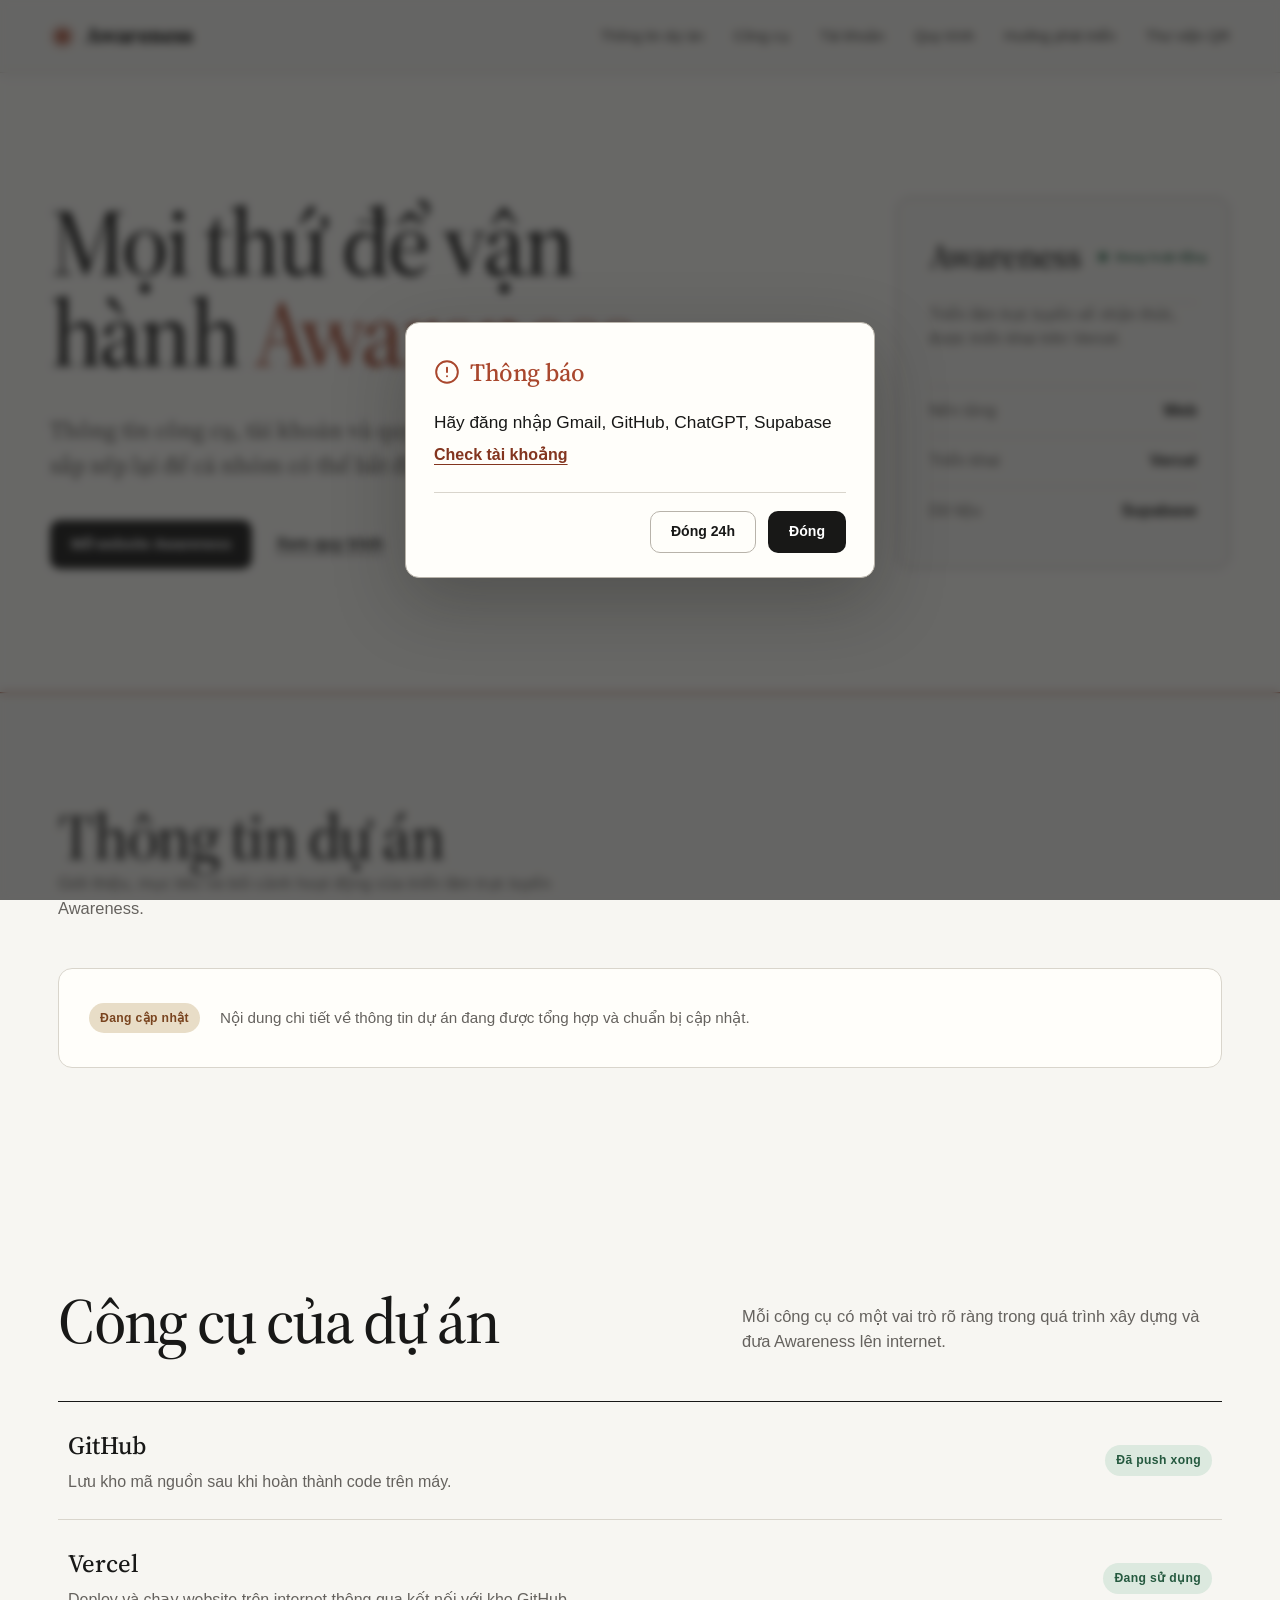
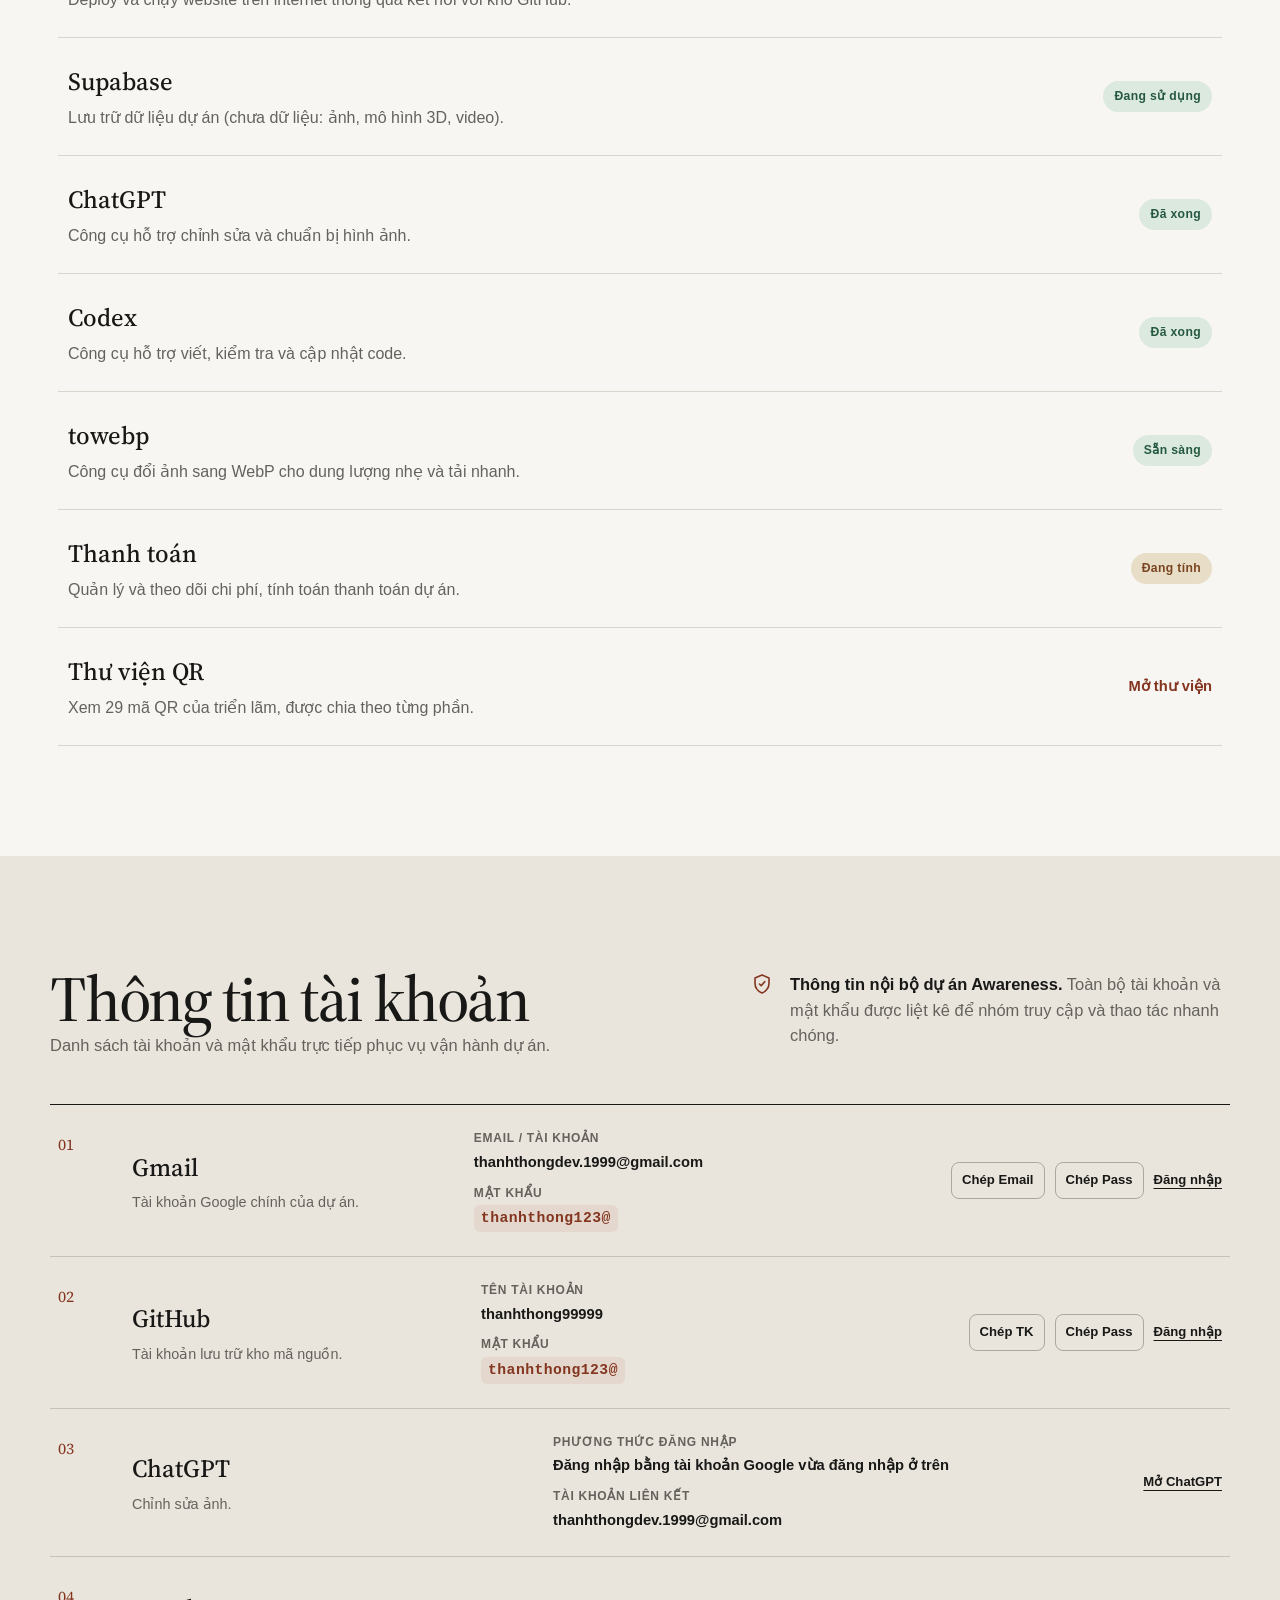
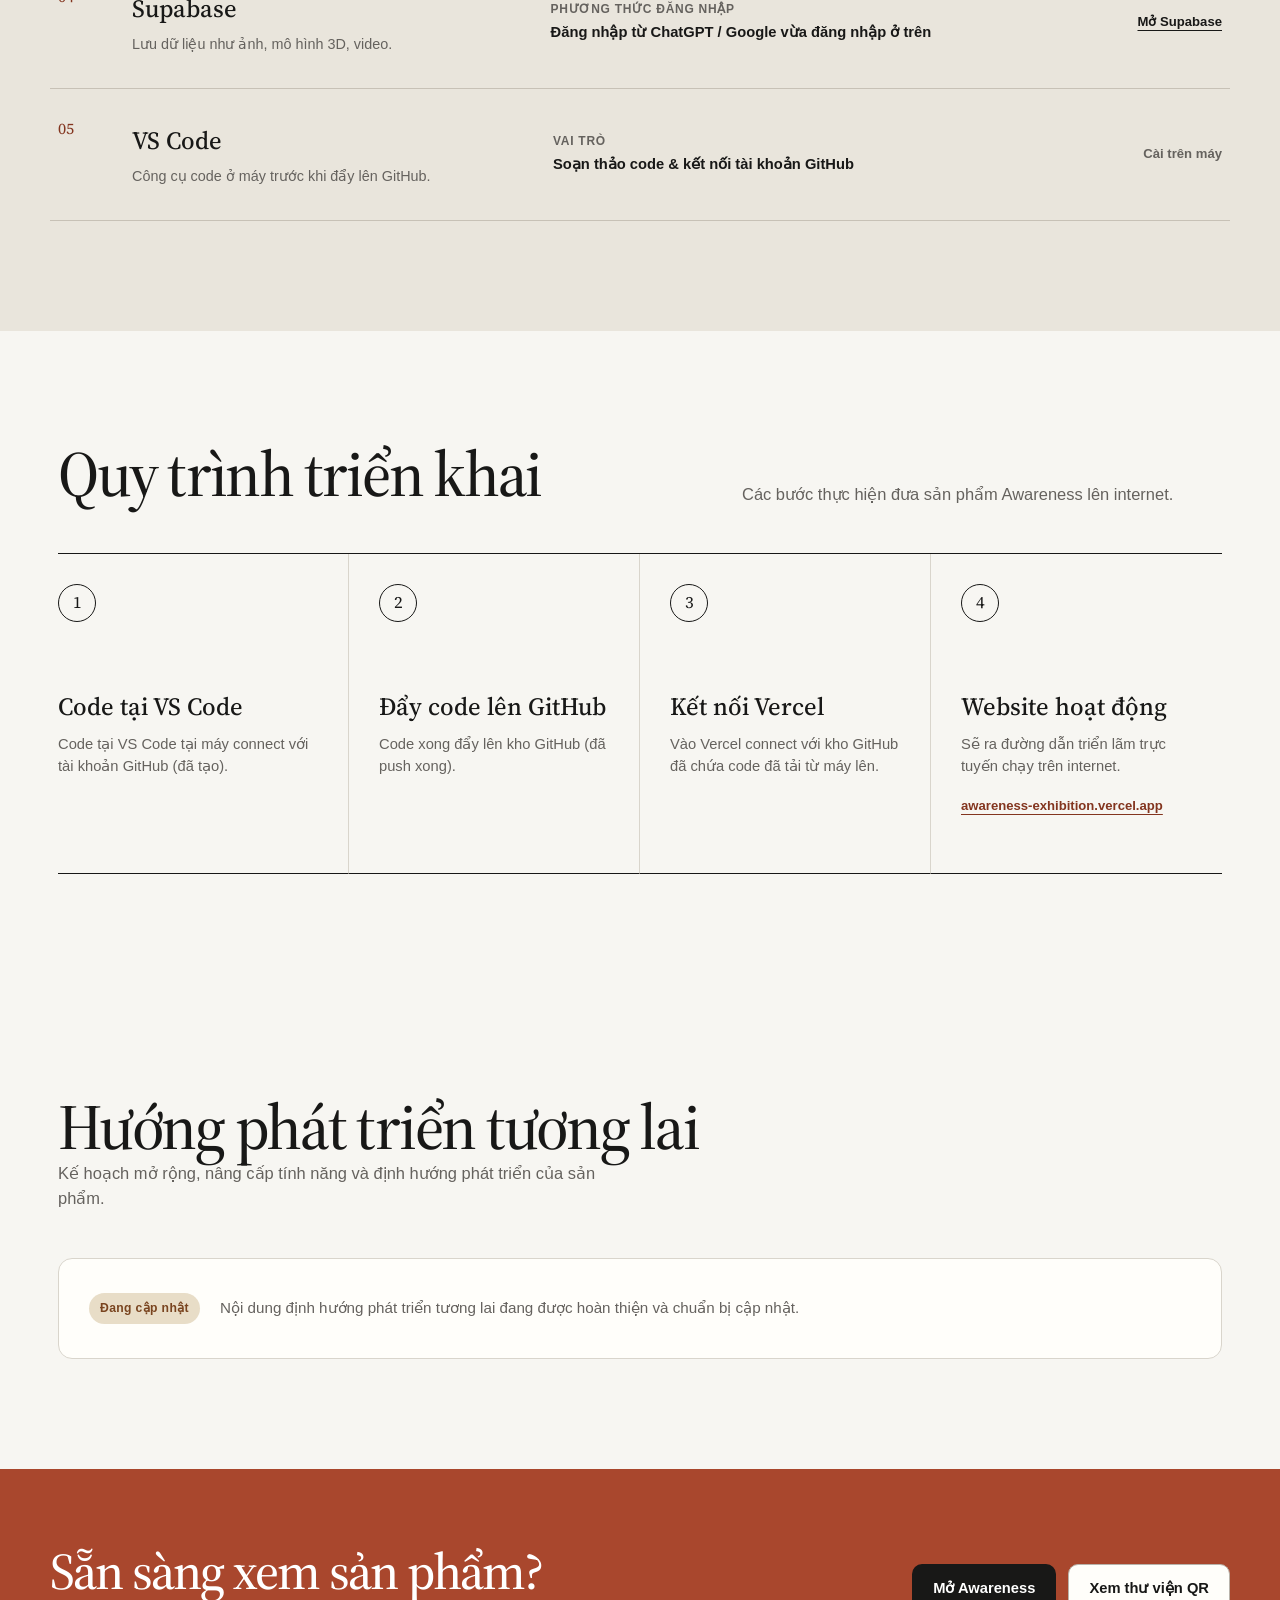
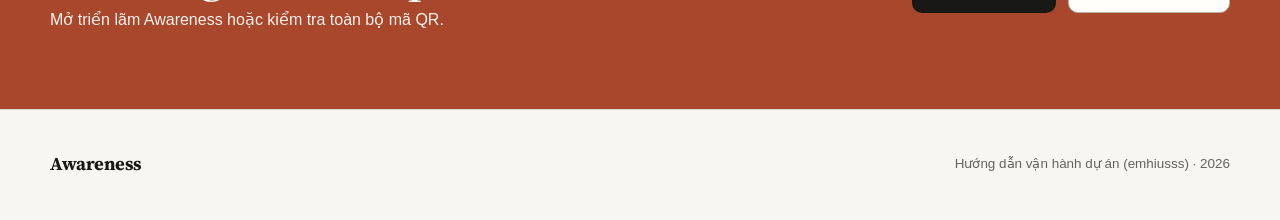
==== index.html @ 2c254f9d "update" ====
<!DOCTYPE html>
<html lang="vi">

<head>
    <meta charset="UTF-8">
    <meta name="viewport" content="width=device-width, initial-scale=1.0">
    <meta name="description" content="Hướng dẫn vận hành dự án triển lãm trực tuyến Awareness.">
    <title>Awareness — Hướng dẫn dự án</title>
    <link rel="stylesheet" href="styles.css">
    <script src="app.js" defer></script>
</head>

<body>
    <header class="site-header">
        <div class="shell header-inner">
            <a class="brand" href="#top" aria-label="Awareness — về đầu trang">
                <svg class="brand-mark" viewBox="0 0 32 32" aria-hidden="true">
                    <path
                        d="M16 2v28M2 16h28M6.1 6.1l19.8 19.8M25.9 6.1 6.1 25.9M10.6 3.5l10.8 25M28.5 10.6l-25 10.8M21.4 3.5l-10.8 25M3.5 10.6l25 10.8" />
                </svg>
                <span>Awareness</span>
            </a>
            <button class="menu-button" type="button" aria-expanded="false"
                aria-controls="primary-nav"><span></span><span></span><span class="sr-only">Mở menu</span></button>
            <nav class="primary-nav" id="primary-nav" aria-label="Điều hướng chính">
                <a href="#thong-tin-du-an">Thông tin dự án</a><a href="#cong-cu">Công cụ</a><a href="#tai-khoan">Tài
                    khoản</a><a href="#quy-trinh">Quy trình</a><a href="#huong-phat-trien">Hướng phát triển</a><a
                    href="qr.html">Thư viện QR</a>
            </nav>
        </div>
    </header>

    <main id="top">
        <section class="hero">
            <div class="shell hero-grid">
                <div class="hero-copy">
                    <h1>Mọi thứ để vận hành <em>Awareness.</em></h1>
                    <p>Thông tin công cụ, tài khoản và quy trình triển khai được sắp xếp lại để cả nhóm có thể bắt đầu
                        đúng chỗ.</p>
                    <div class="hero-actions">
                        <a class="button button-dark" href="https://awareness-exhibition.vercel.app/" target="_blank"
                            rel="noopener noreferrer" data-icon="external">Mở website Awareness</a>
                        <a class="text-link" href="#quy-trinh">Xem quy trình</a>
                    </div>
                </div>
                <aside class="project-summary" aria-label="Tóm tắt sản phẩm">
                    <div class="summary-title">
                        <h2>Awareness</h2><span><i class="live-dot" aria-hidden="true"></i> Đang hoạt động</span>
                    </div>
                    <p>Triển lãm trực tuyến về nhận thức, được triển khai trên Vercel.</p>
                    <dl>
                        <div>
                            <dt>Nền tảng</dt>
                            <dd>Web</dd>
                        </div>
                        <div>
                            <dt>Triển khai</dt>
                            <dd>Vercel</dd>
                        </div>
                        <div>
                            <dt>Dữ liệu</dt>
                            <dd>Supabase</dd>
                        </div>
                    </dl>
                </aside>
            </div>
        </section>

        <section class="section shell" id="thong-tin-du-an">
            <div class="section-heading">
                <div>
                    <h2>Thông tin dự án</h2>
                    <p>Giới thiệu, mục tiêu và bối cảnh hoạt động của triển lãm trực tuyến Awareness.</p>
                </div>
            </div>
            <div class="update-card">
                <div class="update-card-left">
                    <span class="status status-waiting">Đang cập nhật</span>
                    <p>Nội dung chi tiết về thông tin dự án đang được tổng hợp và chuẩn bị cập nhật.</p>
                </div>
            </div>
        </section>

        <section class="section shell" id="cong-cu">
            <div class="section-heading">
                <h2>Công cụ của dự án</h2>
                <p>Mỗi công cụ có một vai trò rõ ràng trong quá trình xây dựng và đưa Awareness lên internet.</p>
            </div>
            <div class="tool-list">
                <article class="tool-row">
                    <div>
                        <h3>GitHub</h3>
                        <p>Lưu kho mã nguồn sau khi hoàn thành code trên máy.</p>
                    </div><span class="status status-ready">Đã push xong</span>
                </article>
                <article class="tool-row">
                    <div>
                        <h3>Vercel</h3>
                        <p>Deploy và chạy website trên internet thông qua kết nối với kho GitHub.</p>
                    </div><span class="status status-ready">Đang sử dụng</span>
                </article>
                <article class="tool-row">
                    <div>
                        <h3>Supabase</h3>
                        <p>Lưu trữ dữ liệu dự án (chưa dữ liệu: ảnh, mô hình 3D, video).</p>
                    </div><span class="status status-ready">Đang sử dụng</span>
                </article>
                <article class="tool-row">
                    <div>
                        <h3>ChatGPT</h3>
                        <p>Công cụ hỗ trợ chỉnh sửa và chuẩn bị hình ảnh.</p>
                    </div><span class="status status-ready">Đã xong</span>
                </article>
                <article class="tool-row">
                    <div>
                        <h3>Codex</h3>
                        <p>Công cụ hỗ trợ viết, kiểm tra và cập nhật code.</p>
                    </div><span class="status status-ready">Đã xong</span>
                </article>
                <article class="tool-row">
                    <div>
                        <h3>towebp</h3>
                        <p>Công cụ đổi ảnh sang WebP cho dung lượng nhẹ và tải nhanh.</p>
                    </div><span class="status status-ready">Sẵn sàng</span>
                </article>
                <article class="tool-row">
                    <div>
                        <h3>Thanh toán</h3>
                        <p>Quản lý và theo dõi chi phí, tính toán thanh toán dự án.</p>
                    </div><span class="status status-waiting">Đang tính</span>
                </article>
                <a class="tool-row tool-row-link" href="qr.html">
                    <div>
                        <h3>Thư viện QR</h3>
                        <p>Xem 29 mã QR của triển lãm, được chia theo từng phần.</p>
                    </div><span class="row-action" data-icon="right">Mở thư viện</span>
                </a>
            </div>
        </section>

        <section class="section account-section" id="tai-khoan">
            <div class="shell">
                <div class="section-heading split-heading">
                    <div>
                        <h2>Thông tin tài khoản</h2>
                        <p>Danh sách tài khoản và mật khẩu trực tiếp phục vụ vận hành dự án.</p>
                    </div>
                    <div class="security-note">
                        <svg viewBox="0 0 24 24" aria-hidden="true">
                            <path d="M12 3 5 6v5c0 4.8 2.7 8.2 7 10 4.3-1.8 7-5.2 7-10V6l-7-3Z" />
                            <path d="m9.5 12 1.7 1.7 3.5-4" />
                        </svg>
                        <p><strong>Thông tin nội bộ dự án Awareness.</strong> Toàn bộ tài khoản và mật khẩu được liệt kê
                            để nhóm truy cập và thao tác nhanh chóng.</p>
                    </div>
                </div>
                <div class="account-table">
                    <article class="account-row">
                        <div class="account-number">01</div>
                        <div class="account-main">
                            <h3>Gmail</h3>
                            <p>Tài khoản Google chính của dự án.</p>
                        </div>
                        <div class="account-detail">
                            <div class="detail-item"><span>Email / Tài
                                    khoản</span><code>thanhthongdev.1999@gmail.com</code></div>
                            <div class="detail-item"><span>Mật khẩu</span><code
                                    class="password-text">thanhthong123@</code></div>
                        </div>
                        <div class="account-actions">
                            <button class="copy-button" type="button" data-copy="thanhthongdev.1999@gmail.com">Chép
                                Email</button>
                            <button class="copy-button" type="button" data-copy="thanhthong123@">Chép Pass</button>
                            <a href="https://accounts.google.com/" target="_blank" rel="noopener noreferrer"
                                data-icon="external">Đăng nhập</a>
                        </div>
                    </article>
                    <article class="account-row">
                        <div class="account-number">02</div>
                        <div class="account-main">
                            <h3>GitHub</h3>
                            <p>Tài khoản lưu trữ kho mã nguồn.</p>
                        </div>
                        <div class="account-detail">
                            <div class="detail-item"><span>Tên tài khoản</span><code>thanhthong99999</code></div>
                            <div class="detail-item"><span>Mật khẩu</span><code
                                    class="password-text">thanhthong123@</code></div>
                        </div>
                        <div class="account-actions">
                            <button class="copy-button" type="button" data-copy="thanhthong99999">Chép TK</button>
                            <button class="copy-button" type="button" data-copy="thanhthong123@">Chép Pass</button>
                            <a href="https://github.com/login" target="_blank" rel="noopener noreferrer"
                                data-icon="external">Đăng nhập</a>
                        </div>
                    </article>
                    <article class="account-row">
                        <div class="account-number">03</div>
                        <div class="account-main">
                            <h3>ChatGPT</h3>
                            <p>Chỉnh sửa ảnh.</p>
                        </div>
                        <div class="account-detail">
                            <div class="detail-item"><span>Phương thức đăng nhập</span><strong>Đăng nhập bằng tài khoản
                                    Google vừa đăng nhập ở trên</strong></div>
                            <div class="detail-item"><span>Tài khoản liên
                                    kết</span><code>thanhthongdev.1999@gmail.com</code></div>
                        </div>
                        <div class="account-actions">
                            <a href="https://chatgpt.com/" target="_blank" rel="noopener noreferrer"
                                data-icon="external">Mở ChatGPT</a>
                        </div>
                    </article>
                    <article class="account-row">
                        <div class="account-number">04</div>
                        <div class="account-main">
                            <h3>Supabase</h3>
                            <p>Lưu dữ liệu như ảnh, mô hình 3D, video.</p>
                        </div>
                        <div class="account-detail">
                            <div class="detail-item"><span>Phương thức đăng nhập</span><strong>Đăng nhập từ ChatGPT /
                                    Google vừa đăng nhập ở trên</strong></div>
                        </div>
                        <div class="account-actions">
                            <a href="https://supabase.com/dashboard/sign-in?returnTo=%2Forg" target="_blank"
                                rel="noopener noreferrer" data-icon="external">Mở Supabase</a>
                        </div>
                    </article>
                    <article class="account-row">
                        <div class="account-number">05</div>
                        <div class="account-main">
                            <h3>VS Code</h3>
                            <p>Công cụ code ở máy trước khi đẩy lên GitHub.</p>
                        </div>
                        <div class="account-detail">
                            <div class="detail-item"><span>Vai trò</span><strong>Soạn thảo code & kết nối tài khoản
                                    GitHub</strong></div>
                        </div>
                        <div class="account-actions">
                            <span class="local-label">Cài trên máy</span>
                        </div>
                    </article>
                </div>
            </div>
        </section>

        <section class="section workflow-section shell" id="quy-trinh">
            <div class="section-heading">
                <h2>Quy trình triển khai</h2>
                <p>Các bước thực hiện đưa sản phẩm Awareness lên internet.</p>
            </div>
            <ol class="workflow-list">
                <li><span class="step-number">1</span>
                    <div>
                        <h3>Code tại VS Code</h3>
                        <p>Code tại VS Code tại máy connect với tài khoản GitHub (đã tạo).</p>
                    </div>
                </li>
                <li><span class="step-number">2</span>
                    <div>
                        <h3>Đẩy code lên GitHub</h3>
                        <p>Code xong đẩy lên kho GitHub (đã push xong).</p>
                    </div>
                </li>
                <li><span class="step-number">3</span>
                    <div>
                        <h3>Kết nối Vercel</h3>
                        <p>Vào Vercel connect với kho GitHub đã chứa code đã tải từ máy lên.</p>
                    </div>
                </li>
                <li><span class="step-number">4</span>
                    <div>
                        <h3>Website hoạt động</h3>
                        <p>Sẽ ra đường dẫn triển lãm trực tuyến chạy trên internet.</p><a
                            href="https://awareness-exhibition.vercel.app/" target="_blank" rel="noopener noreferrer"
                            data-icon="external">awareness-exhibition.vercel.app</a>
                    </div>
                </li>
            </ol>
        </section>

        <section class="section shell" id="huong-phat-trien">
            <div class="section-heading">
                <div>
                    <h2>Hướng phát triển tương lai</h2>
                    <p>Kế hoạch mở rộng, nâng cấp tính năng và định hướng phát triển của sản phẩm.</p>
                </div>
            </div>
            <div class="update-card">
                <div class="update-card-left">
                    <span class="status status-waiting">Đang cập nhật</span>
                    <p>Nội dung định hướng phát triển tương lai đang được hoàn thiện và chuẩn bị cập nhật.</p>
                </div>
            </div>
        </section>

        <section class="closing-section">
            <div class="shell closing-inner">
                <div>
                    <h2>Sẵn sàng xem sản phẩm?</h2>
                    <p>Mở triển lãm Awareness hoặc kiểm tra toàn bộ mã QR.</p>
                </div>
                <div class="closing-actions"><a class="button button-dark"
                        href="https://awareness-exhibition.vercel.app/" target="_blank" rel="noopener noreferrer"
                        data-icon="external">Mở Awareness</a><a class="button button-light" href="qr.html">Xem thư viện
                        QR</a></div>
            </div>
        </section>
    </main>

    <footer class="site-footer">
        <div class="shell footer-inner"><a class="brand brand-small" href="#top">Awareness</a>
            <p>Hướng dẫn vận hành dự án (emhiusss) · <span data-year></span></p>
        </div>
    </footer>
    <dialog class="notice-dialog" id="notice-dialog" aria-labelledby="notice-title">
        <div class="notice-dialog-inner">
            <div class="notice-header">
                <div class="notice-badge">
                    <svg viewBox="0 0 24 24" class="notice-icon" aria-hidden="true" fill="none" stroke="currentColor"
                        stroke-width="1.8" stroke-linecap="round" stroke-linejoin="round">
                        <circle cx="12" cy="12" r="10" />
                        <line x1="12" y1="8" x2="12" y2="12" />
                        <line x1="12" y1="16" x2="12.01" y2="16" />
                    </svg>
                    <span id="notice-title">Thông báo</span>
                </div>
            </div>
            <div class="notice-body">
                <p class="notice-message">Hãy đăng nhập Gmail, GitHub, ChatGPT, Supabase</p>
                <a href="#tai-khoan" class="notice-link">Check tài khoảng</a>
            </div>
            <div class="notice-actions">
                <button type="button" class="button button-light" id="notice-close-24h">Đóng 24h</button>
                <button type="button" class="button button-dark" id="notice-close-now">Đóng</button>
            </div>
        </div>
    </dialog>

    <div class="toast" role="status" aria-live="polite"></div>
</body>

</html>
---- styles.css ----
@font-face {
    font-family: 'Source Serif 4';
    src: url('assets/fonts/SourceSerif4-Variable.ttf') format('truetype');
    font-style: normal;
    font-weight: 200 900;
    font-display: swap;
}

:root {
    --paper: #f7f6f2;
    --paper-deep: #eeeae2;
    --surface: #fffefa;
    --ink: #181817;
    --muted: #65625e;
    --line: #d9d5cc;
    --line-dark: #b8b3aa;
    --clay: #a9472d;
    --clay-dark: #83351f;
    --clay-soft: #f0d7cd;
    --green: #326b4f;
    --green-soft: #dce9df;
    --sand: #e8ddc7;
    --serif: 'Source Serif 4', Georgia, serif;
    --sans: Aptos, 'Segoe UI', ui-sans-serif, -apple-system, BlinkMacSystemFont, sans-serif;
    --radius: 14px;
    --shell: 1180px;
}

* { box-sizing: border-box; }
html { scroll-behavior: smooth; scroll-padding-top: 90px; }
body { margin: 0; min-width: 320px; color: var(--ink); background: var(--paper); font-family: var(--sans); font-size: 16px; line-height: 1.55; }
body.menu-open { overflow: hidden; }
a { color: inherit; text-decoration-thickness: 1px; text-underline-offset: 4px; }
button, input { font: inherit; }
button { color: inherit; }
::selection { color: var(--surface); background: var(--clay-dark); }
::-webkit-scrollbar { width: 11px; }
::-webkit-scrollbar-track { background: var(--paper-deep); }
::-webkit-scrollbar-thumb { border: 3px solid var(--paper-deep); border-radius: 99px; background: #8f8a82; }
:focus-visible { outline: 3px solid var(--clay); outline-offset: 4px; }
.sr-only { position: absolute; width: 1px; height: 1px; padding: 0; overflow: hidden; clip: rect(0, 0, 0, 0); white-space: nowrap; border: 0; }
.link-icon { display: none !important; }
[data-icon] { display: inline-flex; align-items: center; }
.shell { width: min(calc(100% - 48px), var(--shell)); margin-inline: auto; }

.site-header { position: sticky; top: 0; z-index: 40; border-bottom: 1px solid var(--line); background: rgba(247, 246, 242, 0.94); backdrop-filter: blur(10px); -webkit-backdrop-filter: blur(10px); box-shadow: 0 2px 14px rgba(24, 24, 23, .04); }
.header-inner { display: flex; align-items: center; justify-content: space-between; min-height: 72px; gap: 28px; }
.brand { display: inline-flex; align-items: center; gap: 10px; color: var(--ink); font-family: var(--serif); font-size: 1.45rem; font-weight: 700; line-height: 1; text-decoration: none; letter-spacing: -0.025em; }
.brand-mark { width: 25px; height: 25px; color: var(--clay); fill: none; stroke: currentColor; stroke-linecap: round; stroke-width: 1.7; }
.primary-nav { display: flex; align-items: center; gap: 30px; }
.primary-nav a { color: #363431; font-size: 0.91rem; text-decoration: none; }
.primary-nav a:hover { color: var(--clay-dark); }
.menu-button { display: none; width: 42px; height: 42px; padding: 11px; border: 1px solid var(--line); border-radius: 10px; background: transparent; cursor: pointer; }
.menu-button > span:not(.sr-only) { display: block; width: 18px; height: 1.5px; margin: 4px auto; background: currentColor; transition: transform 180ms ease; }

.hero { position: relative; overflow: hidden; padding-inline: 8px; border-bottom: 1px solid var(--line); background: var(--surface); }
.hero::after { position: absolute; bottom: 0; left: 0; width: 100%; height: 1px; content: ''; background: var(--clay); transform-origin: left; animation: draw-line 800ms cubic-bezier(.16, 1, .3, 1) both; }
.hero-grid { display: grid; grid-template-columns: minmax(0, 1.38fr) minmax(320px, .62fr); align-items: center; gap: clamp(48px, 8vw, 110px); min-height: 620px; padding-block: 92px; }
.hero-copy h1 { max-width: 720px; margin: 0; font-family: var(--serif); font-size: clamp(3.7rem, 7.4vw, 6rem); font-weight: 500; line-height: .96; letter-spacing: -0.04em; text-wrap: balance; }
.hero-copy h1 em { color: var(--clay); font-style: normal; font-weight: 500; }
.hero-copy > p { max-width: 610px; margin: 34px 0 0; color: #4f4c48; font-family: var(--serif); font-size: clamp(1.2rem, 2vw, 1.45rem); line-height: 1.48; }
.hero-actions { display: flex; align-items: center; flex-wrap: wrap; gap: 24px; margin-top: 38px; }
.button { display: inline-flex; align-items: center; justify-content: center; min-height: 48px; padding: 12px 20px; border: 1px solid transparent; border-radius: 10px; font-size: .92rem; font-weight: 650; text-decoration: none; transition: background 160ms ease, color 160ms ease, border-color 160ms ease, transform 160ms ease; }
.button:hover { transform: translateY(-2px); }
.button-dark { color: #fff; background: var(--ink); }
.button-dark:hover { background: var(--clay-dark); }
.button-light { border-color: var(--line-dark); background: var(--surface); }
.button-light:hover { border-color: var(--ink); }
.text-link { color: var(--ink); font-weight: 650; }
.text-link:hover { color: var(--clay-dark); }
.project-summary { position: relative; padding: 32px; border: 1px solid var(--line-dark); border-radius: var(--radius); background: var(--paper); }
.summary-title { display: flex; align-items: center; justify-content: space-between; gap: 18px; padding-bottom: 18px; border-bottom: 1px solid var(--line); }
.summary-title > span { display: inline-flex; align-items: center; gap: 9px; color: var(--green); font-size: .74rem; font-weight: 700; white-space: nowrap; }
.live-dot { display: inline-block; width: 8px; height: 8px; border-radius: 50%; background: var(--green); box-shadow: 0 0 0 4px var(--green-soft); }
.project-summary h2 { margin: 0; font-family: var(--serif); font-size: 2.15rem; font-weight: 500; letter-spacing: -.025em; }
.project-summary > p { margin: 0; color: var(--muted); }
.project-summary dl { margin: 34px 0 0; }
.project-summary dl div { display: flex; justify-content: space-between; gap: 20px; padding: 12px 0; border-top: 1px solid var(--line); }
.project-summary dt { color: var(--muted); }
.project-summary dd { margin: 0; font-weight: 650; }

.section { padding: 110px 8px; }
.section-heading { display: grid; grid-template-columns: minmax(0, 1fr) minmax(300px, 480px); gap: 40px; align-items: end; margin-bottom: 46px; }
.section-heading h2, .closing-inner h2, .qr-hero h1 { margin: 0; font-family: var(--serif); font-size: clamp(2.4rem, 5vw, 4.25rem); font-weight: 500; line-height: 1.04; letter-spacing: -.035em; text-wrap: balance; }
.section-heading > p, .section-heading > div > p { max-width: 62ch; margin: 0; color: var(--muted); font-size: 1.03rem; }

.tool-list { border-top: 1px solid var(--ink); }
.tool-row { display: grid; grid-template-columns: minmax(0, 1fr) auto; align-items: center; gap: 30px; min-height: 118px; padding: 24px 10px; border-bottom: 1px solid var(--line); }
.tool-row h3 { margin: 0 0 5px; font-family: var(--serif); font-size: 1.55rem; font-weight: 500; }
.tool-row p { max-width: 62ch; margin: 0; color: var(--muted); }
.status { display: inline-flex; align-items: center; width: fit-content; padding: 6px 11px; border-radius: 999px; font-size: .76rem; font-weight: 750; letter-spacing: .03em; }
.status-ready { color: #25593f; background: var(--green-soft); }
.status-waiting { color: #79441f; background: var(--sand); }
.tool-row-link { color: inherit; background: transparent; text-decoration: none; transition: padding 180ms cubic-bezier(.16, 1, .3, 1), background 180ms ease; }
.tool-row-link:hover { padding-inline: 22px; background: var(--paper-deep); }
.row-action { color: var(--clay-dark); font-size: .92rem; font-weight: 700; }

.account-section { background: #e9e5dc; }
.split-heading { align-items: start; }
.security-note { display: grid; grid-template-columns: 26px 1fr; gap: 14px; padding-top: 6px; }
.security-note svg { width: 24px; height: 24px; fill: none; stroke: var(--clay-dark); stroke-linecap: round; stroke-linejoin: round; stroke-width: 1.6; }
.security-note p { margin: 0; color: #514d47; font-size: .93rem; }
.security-note strong { color: var(--ink); }
.account-table { border-top: 1px solid var(--ink); }
.account-row { display: grid; grid-template-columns: 48px minmax(170px, .7fr) minmax(260px, 1fr) auto; align-items: center; gap: 26px; min-height: 132px; padding: 24px 8px; border-bottom: 1px solid #c7c1b6; }
.account-number { align-self: start; padding-top: 4px; color: var(--clay-dark); font-family: var(--serif); font-size: .98rem; font-variant-numeric: tabular-nums; }
.account-main h3 { margin: 0 0 5px; font-family: var(--serif); font-size: 1.55rem; font-weight: 500; }
.account-main p { margin: 0; color: var(--muted); font-size: .9rem; }
.account-detail { display: grid; gap: 10px; min-width: 0; }
.detail-item { display: grid; gap: 3px; }
.detail-item > span, .account-detail > span { color: var(--muted); font-size: .75rem; font-weight: 700; letter-spacing: .06em; text-transform: uppercase; }
.detail-item code, .detail-item strong, .account-detail code, .account-detail strong { overflow-wrap: anywhere; color: var(--ink); font-family: var(--sans); font-size: .92rem; font-weight: 650; }
.password-text { color: var(--clay-dark) !important; font-family: 'Consolas', 'Courier New', monospace !important; letter-spacing: .03em; background: rgba(169, 71, 45, .08); padding: 2px 7px; border-radius: 6px; width: fit-content; }
.account-actions { display: flex; align-items: center; justify-content: flex-end; flex-wrap: wrap; gap: 10px; }
.account-actions a, .copy-button { color: var(--ink); font-size: .82rem; font-weight: 700; }
.copy-button { padding: 7px 10px; border: 1px solid #ada79d; border-radius: 8px; background: transparent; cursor: pointer; }
.copy-button:hover { border-color: var(--ink); background: var(--surface); }
.local-label { color: var(--muted); font-size: .82rem; font-weight: 700; }

.workflow-section { overflow: hidden; }
.workflow-list { display: grid; grid-template-columns: repeat(4, 1fr); margin: 0; padding: 0; border-top: 1px solid var(--ink); list-style: none; }
.workflow-list li { position: relative; min-height: 320px; padding: 30px 30px 28px 0; border-bottom: 1px solid var(--ink); }
.workflow-list li:not(:last-child) { border-right: 1px solid var(--line); }
.workflow-list li:not(:first-child) { padding-left: 30px; }
.step-number { display: inline-grid; width: 38px; height: 38px; place-items: center; border: 1px solid var(--ink); border-radius: 50%; font-family: var(--serif); font-size: 1.05rem; }
.workflow-list h3 { margin: 70px 0 12px; font-family: var(--serif); font-size: 1.55rem; font-weight: 500; line-height: 1.15; }
.workflow-list p { margin: 0; color: var(--muted); font-size: .92rem; }
.workflow-list a { display: inline-block; margin-top: 18px; color: var(--clay-dark); font-size: .82rem; font-weight: 700; overflow-wrap: anywhere; }

.update-card { display: flex; align-items: center; justify-content: space-between; gap: 24px; padding: 34px 30px; border: 1px solid var(--line); border-radius: var(--radius); background: var(--surface); }
.update-card-left { display: flex; align-items: center; gap: 20px; flex-wrap: wrap; }
.update-card-left h3 { margin: 0; font-family: var(--serif); font-size: 1.35rem; font-weight: 500; }
.update-card-left p { margin: 0; color: var(--muted); font-size: .95rem; }

.closing-section { padding: 76px 8px; color: #fff; background: var(--clay); }
.closing-inner { display: flex; align-items: center; justify-content: space-between; gap: 42px; }
.closing-inner h2 { font-size: clamp(2.2rem, 4vw, 3.75rem); }
.closing-inner p { margin: 10px 0 0; color: #fff2ec; }
.closing-actions { display: flex; flex: none; gap: 12px; }
.closing-actions .button-light { color: var(--ink); }
.site-footer { border-top: 1px solid var(--line); background: var(--paper); }
.footer-inner { display: flex; align-items: center; justify-content: space-between; min-height: 110px; gap: 24px; }
.brand-small { font-size: 1.15rem; }
.footer-inner p { margin: 0; color: var(--muted); font-size: .84rem; }
.toast { position: fixed; right: 24px; bottom: 24px; z-index: 50; max-width: calc(100vw - 48px); padding: 11px 15px; border-radius: 9px; color: #fff; background: var(--ink); font-size: .86rem; box-shadow: 0 12px 32px rgba(0, 0, 0, .18); opacity: 0; pointer-events: none; transform: translateY(10px); transition: opacity 160ms ease, transform 160ms ease; }
.toast.is-visible { opacity: 1; transform: translateY(0); }

/* QR library */
.qr-page { background: var(--surface); }
.qr-header { position: static; }
.qr-main { min-height: calc(100vh - 180px); }
.qr-hero { padding: 78px 8px 54px; border-bottom: 1px solid var(--line); background: var(--paper); }
.qr-hero-inner { display: grid; grid-template-columns: 1fr minmax(280px, 460px); align-items: end; gap: 48px; }
.qr-hero h1 { max-width: 720px; }
.qr-hero p { max-width: 55ch; margin: 0; color: var(--muted); font-family: var(--serif); font-size: 1.2rem; }
.qr-content { padding-block: 70px 110px; }
.qr-toolbar { display: flex; align-items: center; justify-content: space-between; gap: 24px; margin-bottom: 48px; }
.search-field { position: relative; width: min(100%, 420px); }
.search-field svg { position: absolute; top: 50%; left: 15px; width: 18px; height: 18px; fill: none; stroke: var(--muted); stroke-width: 1.8; transform: translateY(-50%); pointer-events: none; }
.search-field input { width: 100%; height: 48px; padding: 0 16px 0 44px; border: 1px solid var(--line-dark); border-radius: 10px; color: var(--ink); background: var(--surface); }
.search-field input::placeholder { color: #77736d; }
.qr-count { margin: 0; color: var(--muted); font-size: .88rem; }
.qr-section + .qr-section { margin-top: 58px; }
.qr-section-header { display: flex; align-items: baseline; justify-content: space-between; gap: 20px; margin-bottom: 16px; padding-bottom: 13px; border-bottom: 1px solid var(--ink); }
.qr-section h2 { margin: 0; font-family: var(--serif); font-size: 1.75rem; font-weight: 500; }
.qr-section-header span { color: var(--muted); font-size: .8rem; }
.qr-list { display: grid; grid-template-columns: repeat(3, 1fr); margin: 0; padding: 0; list-style: none; }
.qr-list li { min-width: 0; border-bottom: 1px solid var(--line); }
.qr-list li:not(:nth-child(3n)) { border-right: 1px solid var(--line); }
.qr-list a { display: flex; align-items: center; justify-content: space-between; gap: 16px; min-height: 78px; padding: 16px 20px; color: var(--ink); font-family: var(--serif); font-size: 1.08rem; text-decoration: none; transition: background 160ms ease, padding 180ms cubic-bezier(.16, 1, .3, 1); }
.qr-list a .link-icon { color: var(--clay-dark); }
.qr-list a:hover { padding-left: 26px; background: var(--paper-deep); }
.qr-list li.is-hidden, .qr-section.is-hidden { display: none; }
.empty-state { display: none; padding: 50px 0; border-top: 1px solid var(--ink); border-bottom: 1px solid var(--line); }
.empty-state.is-visible { display: block; }
.empty-state h2 { margin: 0 0 8px; font-family: var(--serif); font-size: 1.7rem; font-weight: 500; }
.empty-state p { margin: 0; color: var(--muted); }
.preview-dialog { width: min(92vw, 680px); max-height: 92vh; margin: auto; padding: 0; overflow: hidden; border: 0; border-radius: var(--radius); color: var(--ink); background: var(--surface); box-shadow: 0 28px 80px rgba(27, 22, 18, .3); }
.preview-dialog::backdrop { background: rgba(24, 24, 23, .72); backdrop-filter: blur(3px); }
.preview-heading { display: flex; align-items: center; justify-content: space-between; gap: 20px; padding: 20px 22px; border-bottom: 1px solid var(--line); }
.preview-heading h2 { margin: 0; font-family: var(--serif); font-size: 1.5rem; font-weight: 500; }
.close-button { padding: 7px 11px; border: 1px solid var(--line-dark); border-radius: 8px; background: transparent; font-size: .82rem; font-weight: 700; cursor: pointer; }
.close-button:hover { background: var(--paper-deep); }
.preview-body { max-height: calc(92vh - 72px); padding: 32px; overflow: auto; }
.preview-image { display: block; width: min(100%, 410px); max-height: 65vh; height: auto; margin: 0 auto; object-fit: contain; image-rendering: pixelated; }
.preview-dialog.poster .preview-image { width: min(100%, 530px); image-rendering: auto; }
.original-link { display: flex; width: fit-content; margin: 24px auto 0; color: var(--clay-dark); font-size: .86rem; font-weight: 700; }

.notice-dialog { width: min(92vw, 470px); margin: auto; padding: 0; overflow: hidden; border: 1px solid var(--line-dark); border-radius: var(--radius); color: var(--ink); background: var(--surface); box-shadow: 0 24px 70px rgba(24, 24, 23, .28); outline: none !important; }
.notice-dialog::backdrop { background: rgba(24, 24, 23, .65); backdrop-filter: blur(4px); }
.notice-dialog:focus, .notice-dialog:focus-visible { outline: none !important; }
.notice-dialog-inner { padding: 30px 28px 24px; display: grid; gap: 16px; }
.notice-badge { display: inline-flex; align-items: center; gap: 10px; color: var(--clay); font-family: var(--serif); font-size: 1.55rem; font-weight: 500; letter-spacing: -.02em; }
.notice-icon { width: 26px; height: 26px; color: var(--clay); flex-shrink: 0; }
.notice-body { display: grid; gap: 8px; }
.notice-message { margin: 0; color: var(--ink); font-size: 1.08rem; line-height: 1.55; }
.notice-link { display: inline-block; width: fit-content; color: var(--clay-dark); font-weight: 700; text-decoration: underline; text-underline-offset: 4px; cursor: pointer; transition: color 140ms ease; outline: none !important; }
.notice-link:hover { color: var(--clay); }
.notice-link:focus, .notice-link:focus-visible { outline: none !important; box-shadow: none !important; }
.notice-actions { display: flex; justify-content: flex-end; align-items: center; gap: 12px; margin-top: 8px; padding-top: 18px; border-top: 1px solid var(--line); }
.notice-actions .button { min-height: 42px; padding: 9px 20px; font-size: .88rem; cursor: pointer; }
@media (max-width: 480px) {
    .notice-actions { flex-direction: column-reverse; align-items: stretch; }
    .notice-actions .button { width: 100%; }
}

@keyframes draw-line { from { transform: scaleX(.12); } to { transform: scaleX(1); } }

@media (max-width: 960px) {
    .hero-grid { grid-template-columns: 1fr; gap: 60px; min-height: auto; padding-block: 76px; }
    .project-summary { width: min(100%, 620px); }
    .section-heading, .split-heading, .qr-hero-inner { grid-template-columns: 1fr; align-items: start; }
    .account-row { grid-template-columns: 40px 1fr auto; }
    .account-detail { grid-column: 2 / 3; }
    .account-actions { grid-column: 3 / 4; grid-row: 1 / 3; }
    .workflow-list { grid-template-columns: repeat(2, 1fr); }
    .workflow-list li { min-height: 270px; }
    .workflow-list li:nth-child(2) { border-right: 0; }
    .workflow-list li:nth-child(3) { padding-left: 0; }
    .qr-list { grid-template-columns: repeat(2, 1fr); }
    .qr-list li:not(:nth-child(3n)) { border-right: 0; }
    .qr-list li:nth-child(odd) { border-right: 1px solid var(--line); }
}

@media (max-width: 720px) {
    .shell { width: min(calc(100% - 32px), var(--shell)); }
    .site-header { backdrop-filter: none; }
    .header-inner { min-height: 64px; }
    .menu-button { display: block; }
    .menu-button[aria-expanded='true'] > span:first-child { transform: translateY(2.75px) rotate(45deg); }
    .menu-button[aria-expanded='true'] > span:nth-child(2) { transform: translateY(-2.75px) rotate(-45deg); }
    .primary-nav { position: fixed; top: 64px; right: 0; left: 0; display: none; align-items: stretch; flex-direction: column; gap: 0; height: calc(100vh - 64px); padding: 22px 16px; border-top: 1px solid var(--line); background: var(--paper); }
    .primary-nav.is-open { display: flex; }
    .primary-nav a { padding: 18px 6px; border-bottom: 1px solid var(--line); font-family: var(--serif); font-size: 1.45rem; }
    .hero-grid { gap: 44px; padding-block: 62px; }
    .hero-copy h1 { font-size: clamp(3.2rem, 16vw, 4.8rem); }
    .hero-copy > p { margin-top: 26px; font-size: 1.12rem; }
    .hero-actions { align-items: flex-start; flex-direction: column; gap: 18px; margin-top: 30px; }
    .project-summary { padding: 25px; }
    .section { padding-block: 76px; }
    .section-heading { gap: 18px; margin-bottom: 34px; }
    .section-heading h2, .qr-hero h1 { font-size: 2.75rem; }
    .tool-row { min-height: 112px; padding-inline: 0; }
    .tool-row h3 { font-size: 1.36rem; }
    .tool-row p { font-size: .9rem; }
    .tool-row-link:hover { padding-inline: 12px; }
    .account-row { grid-template-columns: 34px 1fr; gap: 12px 16px; padding-block: 25px; }
    .account-main { grid-column: 2; }
    .account-detail { grid-column: 2; }
    .account-actions { grid-column: 2; grid-row: auto; justify-content: flex-start; margin-top: 6px; }
    .workflow-list { grid-template-columns: 1fr; }
    .workflow-list li, .workflow-list li:not(:first-child), .workflow-list li:nth-child(3) { min-height: 0; padding: 26px 0 32px; border-right: 0; }
    .workflow-list h3 { margin-top: 36px; }
    .update-card { flex-direction: column; align-items: flex-start; gap: 16px; padding: 24px 20px; }
    .closing-inner { align-items: flex-start; flex-direction: column; }
    .closing-actions { width: 100%; flex-direction: column; }
    .footer-inner { align-items: flex-start; flex-direction: column; justify-content: center; }
    .qr-hero { padding-block: 54px 40px; }
    .qr-hero-inner { gap: 20px; }
    .qr-hero p { font-size: 1.05rem; }
    .qr-content { padding-block: 46px 76px; }
    .qr-toolbar { align-items: flex-start; flex-direction: column; margin-bottom: 38px; }
    .search-field { width: 100%; }
    .qr-list { grid-template-columns: 1fr; }
    .qr-list li:nth-child(odd) { border-right: 0; }
    .preview-body { padding: 22px; }
}

@media (max-width: 430px) {
    .hero-copy h1 { font-size: 3.25rem; }
    .project-summary { padding: 22px; }
    .tool-row { grid-template-columns: 1fr; gap: 14px; }
    .row-action { justify-self: start; }
    .closing-section { padding-block: 58px; }
}

@media (prefers-reduced-motion: reduce) {
    html { scroll-behavior: auto; }
    *, *::before, *::after { animation-duration: .01ms !important; animation-iteration-count: 1 !important; scroll-behavior: auto !important; transition-duration: .01ms !important; }
}
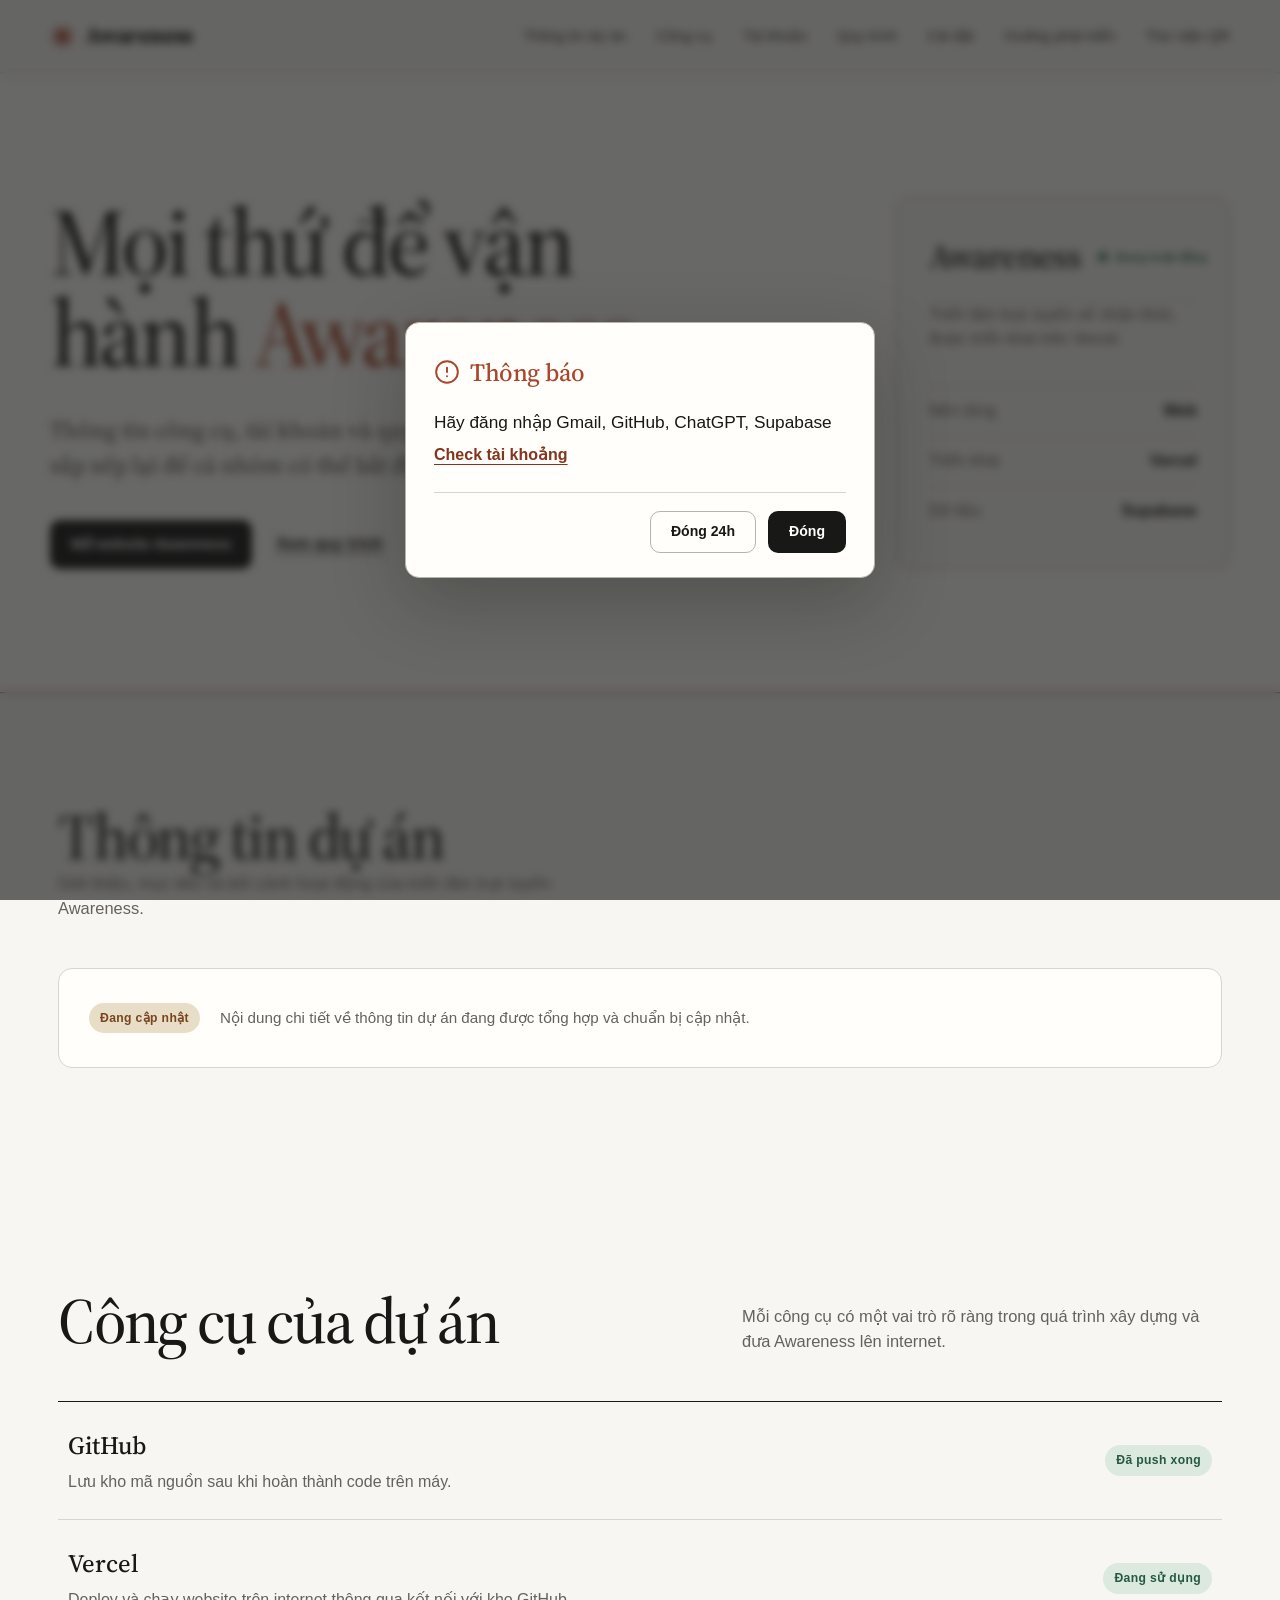
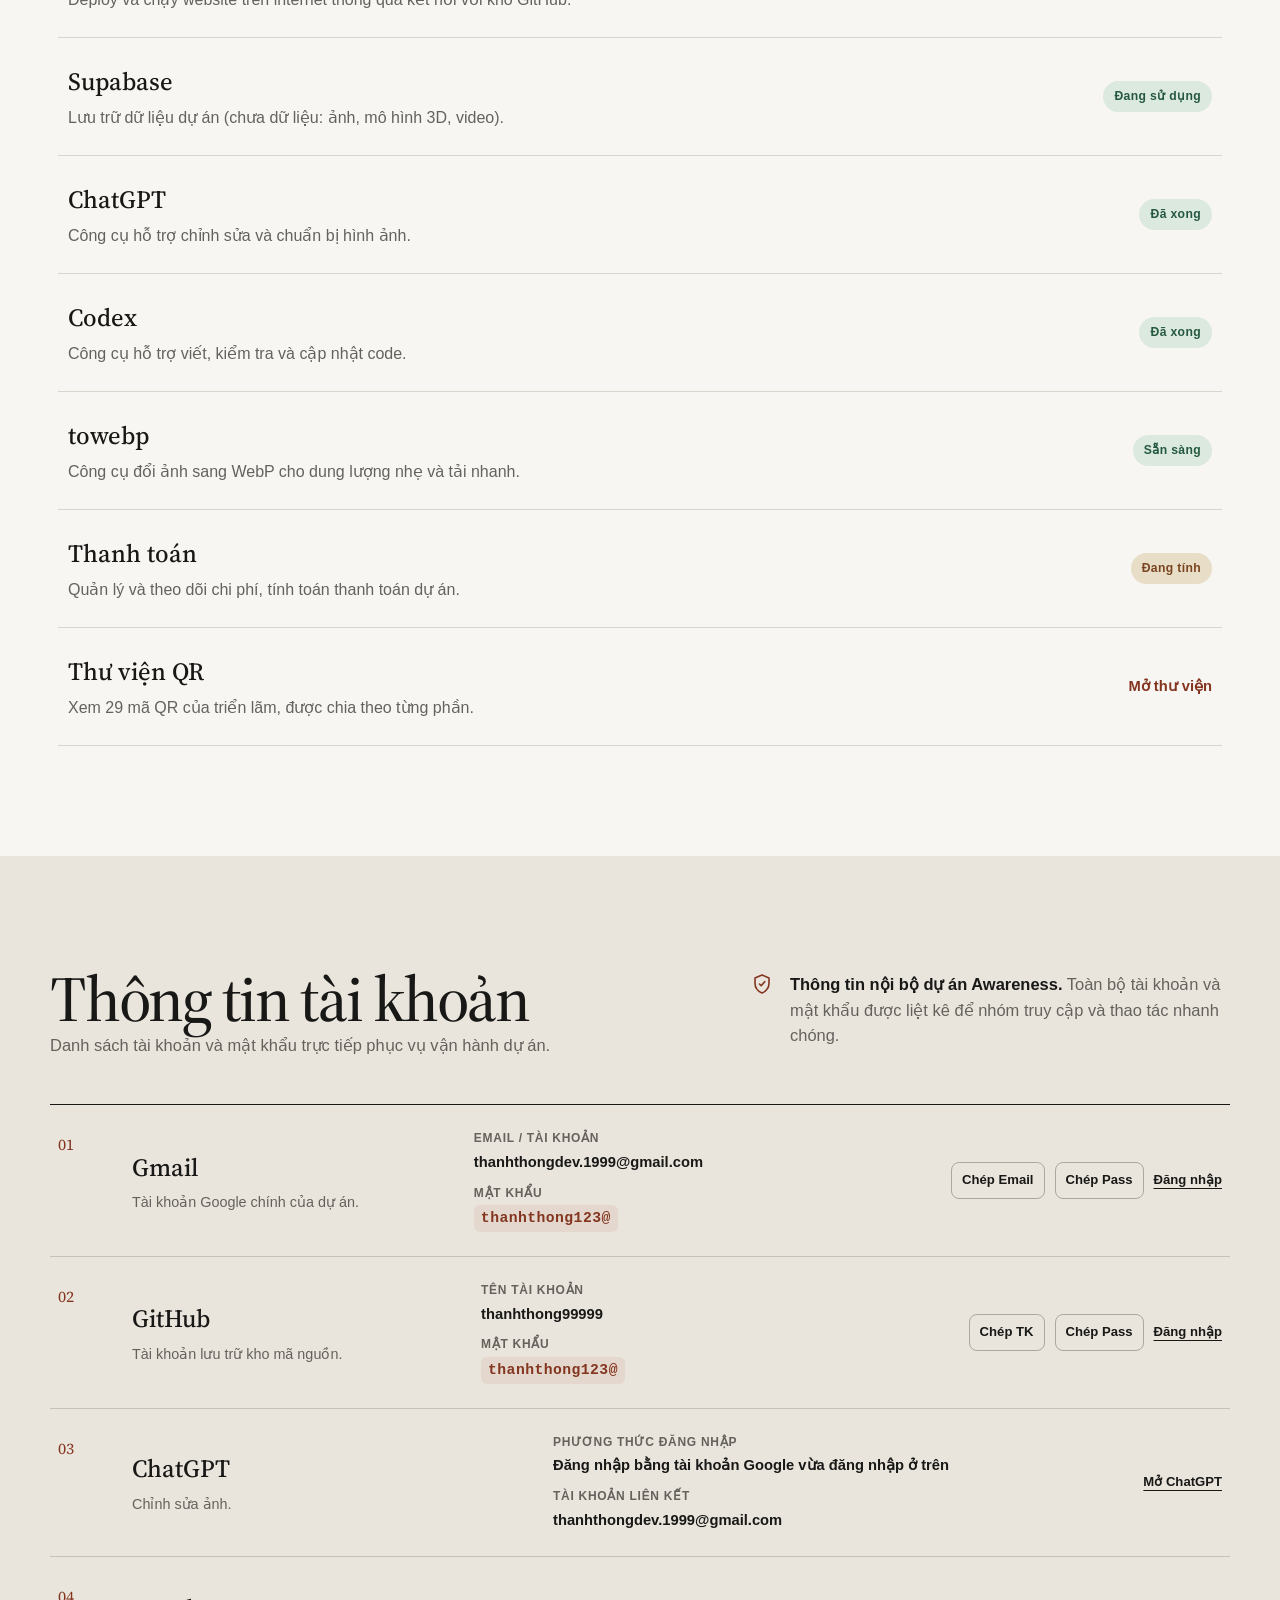
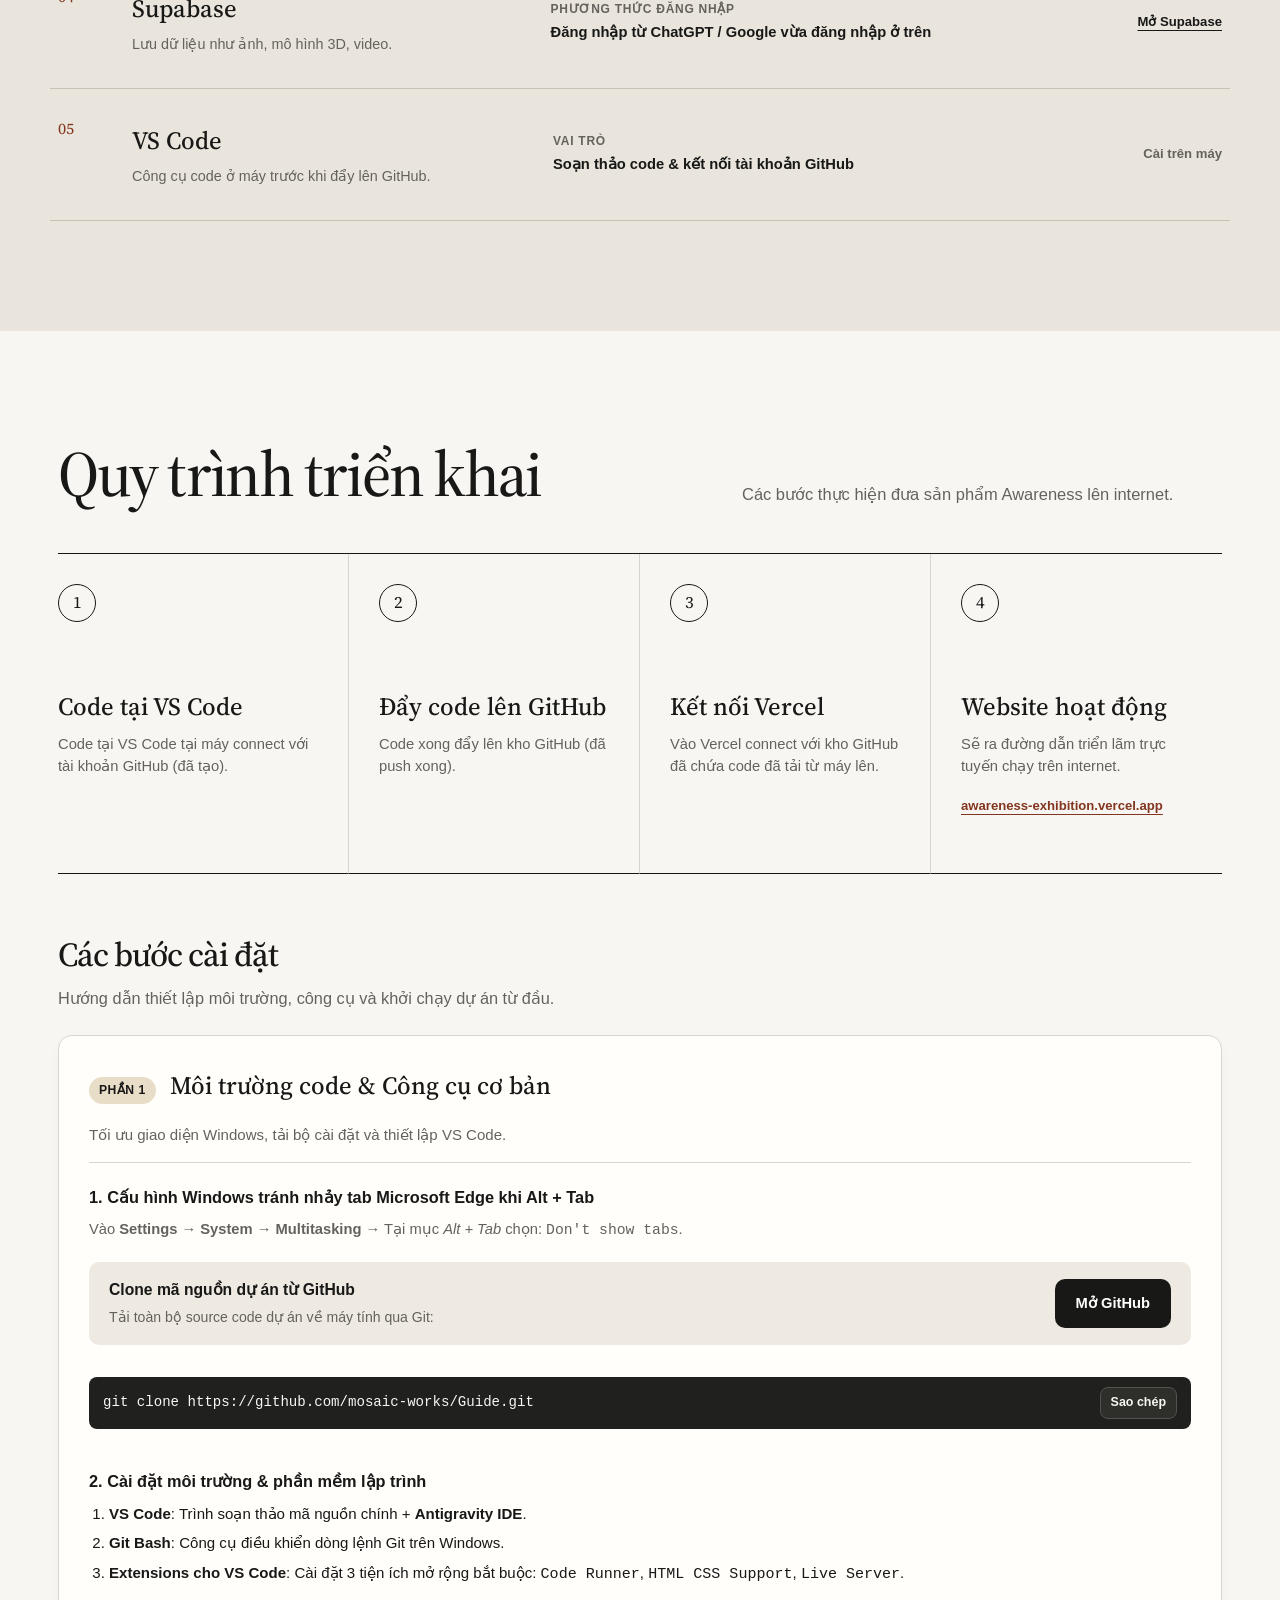
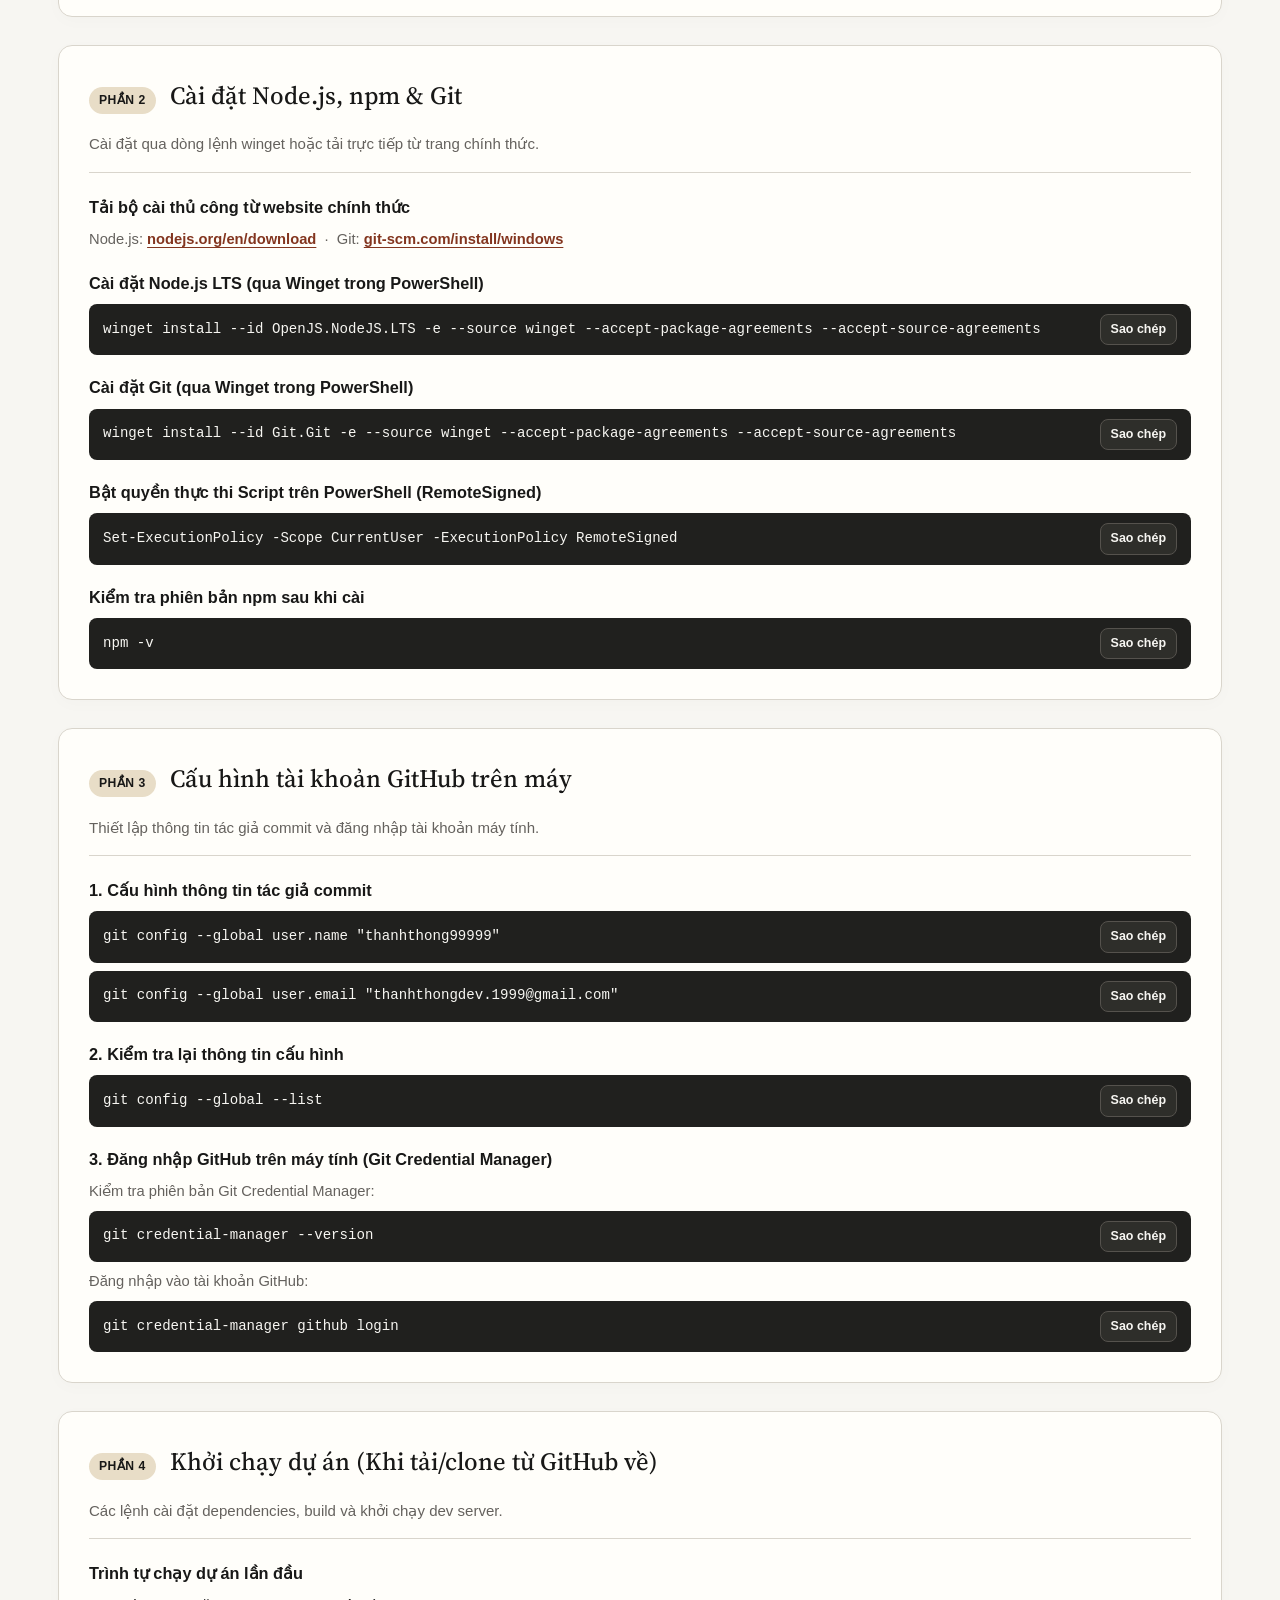
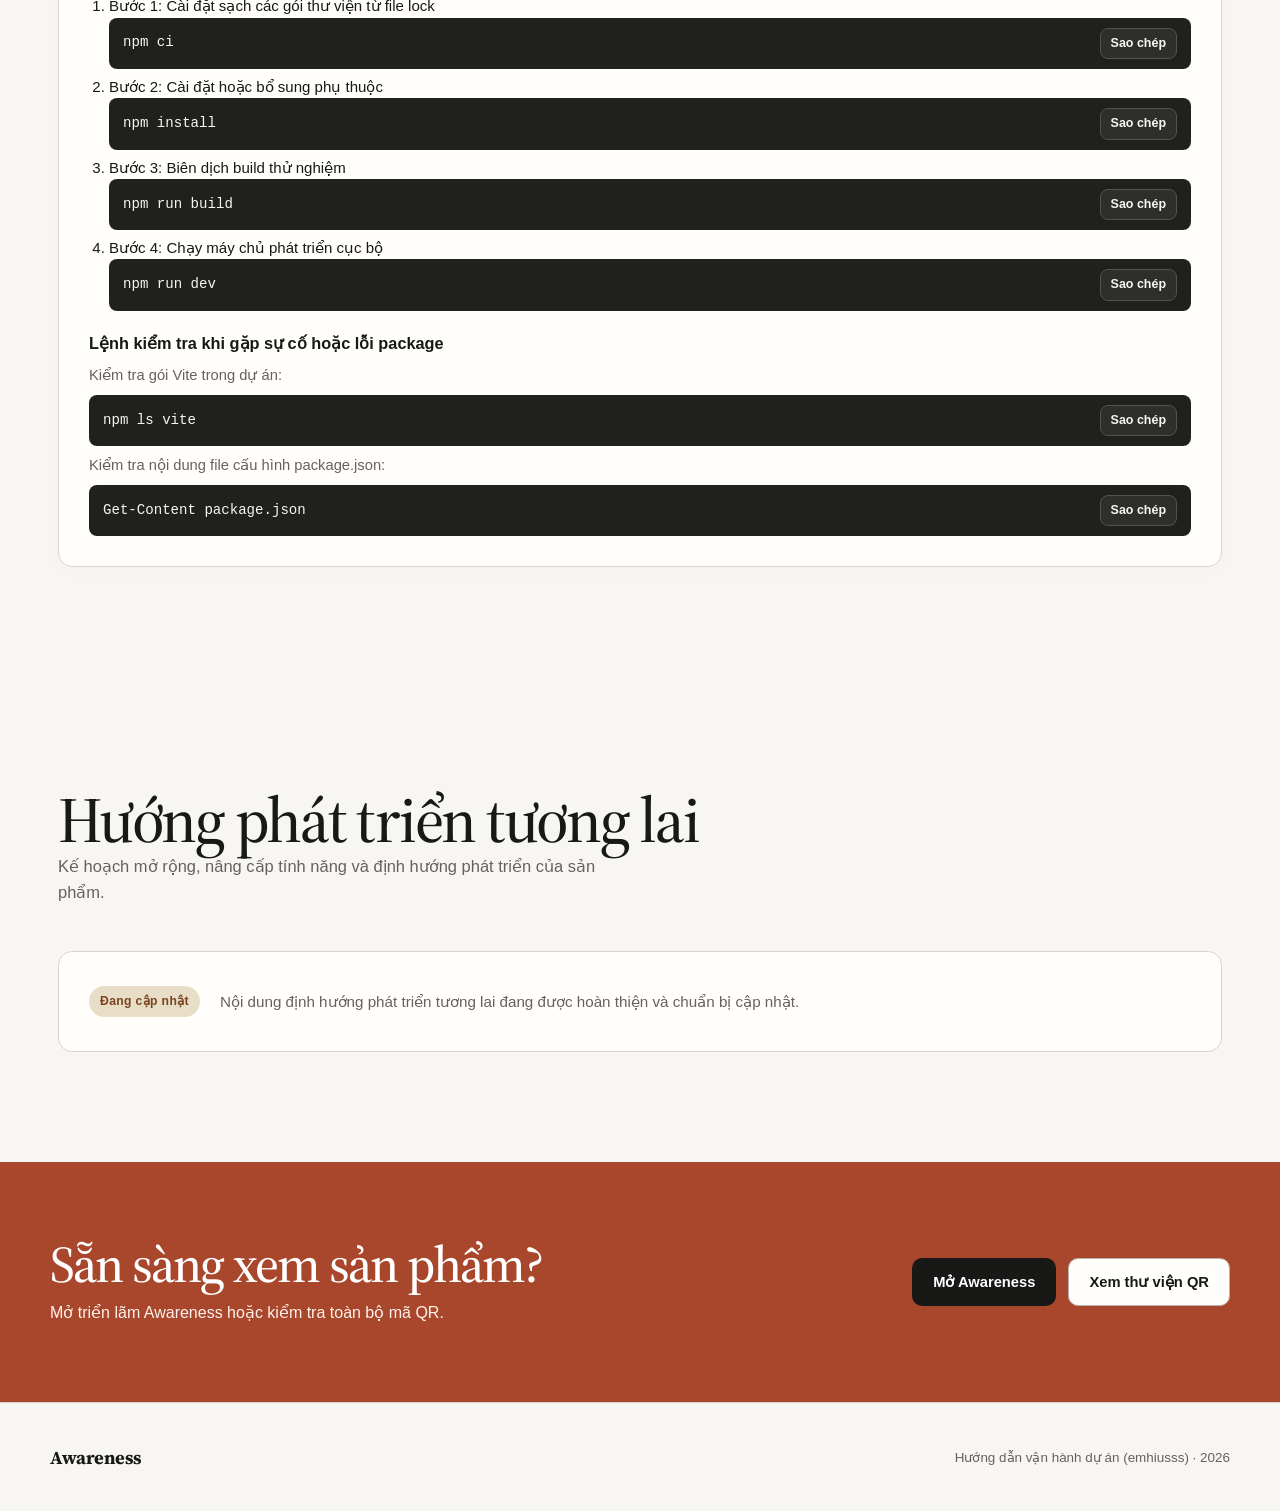
==== commit ca8cbf42: "update" ====
--- a/index.html
+++ b/index.html
@@ -24,8 +24,8 @@
                 aria-controls="primary-nav"><span></span><span></span><span class="sr-only">Mở menu</span></button>
             <nav class="primary-nav" id="primary-nav" aria-label="Điều hướng chính">
                 <a href="#thong-tin-du-an">Thông tin dự án</a><a href="#cong-cu">Công cụ</a><a href="#tai-khoan">Tài
-                    khoản</a><a href="#quy-trinh">Quy trình</a><a href="#huong-phat-trien">Hướng phát triển</a><a
-                    href="qr.html">Thư viện QR</a>
+                    khoản</a><a href="#quy-trinh">Quy trình</a><a href="#cai-dat">Cài đặt</a><a
+                    href="#huong-phat-trien">Hướng phát triển</a><a href="qr.html">Thư viện QR</a>
             </nav>
         </div>
     </header>
@@ -276,6 +276,230 @@
                     </div>
                 </li>
             </ol>
+
+            <div class="installation-steps" id="cai-dat">
+                <div class="sub-heading">
+                    <h3>Các bước cài đặt</h3>
+                    <p>Hướng dẫn thiết lập môi trường, công cụ và khởi chạy dự án từ đầu.</p>
+                </div>
+
+                <div class="setup-stages">
+                    <article class="setup-stage">
+                        <div class="setup-stage-header">
+                            <span class="stage-tag">Phần 1</span>
+                            <h4>Môi trường code & Công cụ cơ bản</h4>
+                            <p>Tối ưu giao diện Windows, tải bộ cài đặt và thiết lập VS Code.</p>
+                        </div>
+                        <div class="setup-items">
+                            <div class="setup-item">
+                                <h5>1. Cấu hình Windows tránh nhảy tab Microsoft Edge khi Alt + Tab</h5>
+                                <p>Vào <strong>Settings</strong> &rarr; <strong>System</strong> &rarr;
+                                    <strong>Multitasking</strong> &rarr; Tại mục <em>Alt + Tab</em> chọn:
+                                    <code>Don't show tabs</code>.</p>
+                            </div>
+
+                            <div class="drive-banner github-banner">
+                                <div class="drive-banner-text">
+                                    <strong>Clone mã nguồn dự án từ GitHub</strong>
+                                    <span>Tải toàn bộ source code dự án về máy tính qua Git:</span>
+                                </div>
+                                <a href="https://github.com/mosaic-works/Guide"
+                                    target="_blank" rel="noopener noreferrer" class="button button-dark">Mở GitHub</a>
+                            </div>
+
+                            <div class="setup-item" style="margin-top: -8px; margin-bottom: 20px;">
+                                <div class="code-box">
+                                    <code>git clone https://github.com/mosaic-works/Guide.git</code>
+                                    <button type="button" class="copy-button"
+                                        data-copy="git clone https://github.com/mosaic-works/Guide.git">Sao chép</button>
+                                </div>
+                            </div>
+
+                            <div class="setup-item">
+                                <h5>2. Cài đặt môi trường & phần mềm lập trình</h5>
+                                <ol class="step-checklist">
+                                    <li><strong>VS Code</strong>: Trình soạn thảo mã nguồn chính + <strong>Antigravity
+                                            IDE</strong>.</li>
+                                    <li><strong>Git Bash</strong>: Công cụ điều khiển dòng lệnh Git trên Windows.</li>
+                                    <li><strong>Extensions cho VS Code</strong>: Cài đặt 3 tiện ích mở rộng bắt buộc:
+                                        <code>Code Runner</code>, <code>HTML CSS Support</code>,
+                                        <code>Live Server</code>.
+                                    </li>
+                                </ol>
+                            </div>
+                        </div>
+                    </article>
+
+                    <article class="setup-stage">
+                        <div class="setup-stage-header">
+                            <span class="stage-tag">Phần 2</span>
+                            <h4>Cài đặt Node.js, npm & Git</h4>
+                            <p>Cài đặt qua dòng lệnh winget hoặc tải trực tiếp từ trang chính thức.</p>
+                        </div>
+                        <div class="setup-items">
+                            <div class="setup-item">
+                                <h5>Tải bộ cài thủ công từ website chính thức</h5>
+                                <p>
+                                    Node.js: <a href="https://nodejs.org/en/download" target="_blank"
+                                        rel="noopener noreferrer" class="link-pill">nodejs.org/en/download</a>
+                                    &nbsp;·&nbsp;
+                                    Git: <a href="https://git-scm.com/install/windows" target="_blank"
+                                        rel="noopener noreferrer" class="link-pill">git-scm.com/install/windows</a>
+                                </p>
+                            </div>
+
+                            <div class="setup-item">
+                                <h5>Cài đặt Node.js LTS (qua Winget trong PowerShell)</h5>
+                                <div class="code-box">
+                                    <code>winget install --id OpenJS.NodeJS.LTS -e --source winget --accept-package-agreements --accept-source-agreements</code>
+                                    <button type="button" class="copy-button"
+                                        data-copy="winget install --id OpenJS.NodeJS.LTS -e --source winget --accept-package-agreements --accept-source-agreements">Sao
+                                        chép</button>
+                                </div>
+                            </div>
+
+                            <div class="setup-item">
+                                <h5>Cài đặt Git (qua Winget trong PowerShell)</h5>
+                                <div class="code-box">
+                                    <code>winget install --id Git.Git -e --source winget --accept-package-agreements --accept-source-agreements</code>
+                                    <button type="button" class="copy-button"
+                                        data-copy="winget install --id Git.Git -e --source winget --accept-package-agreements --accept-source-agreements">Sao
+                                        chép</button>
+                                </div>
+                            </div>
+
+                            <div class="setup-item">
+                                <h5>Bật quyền thực thi Script trên PowerShell (RemoteSigned)</h5>
+                                <div class="code-box">
+                                    <code>Set-ExecutionPolicy -Scope CurrentUser -ExecutionPolicy RemoteSigned</code>
+                                    <button type="button" class="copy-button"
+                                        data-copy="Set-ExecutionPolicy -Scope CurrentUser -ExecutionPolicy RemoteSigned">Sao
+                                        chép</button>
+                                </div>
+                            </div>
+
+                            <div class="setup-item">
+                                <h5>Kiểm tra phiên bản npm sau khi cài</h5>
+                                <div class="code-box">
+                                    <code>npm -v</code>
+                                    <button type="button" class="copy-button" data-copy="npm -v">Sao chép</button>
+                                </div>
+                            </div>
+                        </div>
+                    </article>
+
+                    <article class="setup-stage">
+                        <div class="setup-stage-header">
+                            <span class="stage-tag">Phần 3</span>
+                            <h4>Cấu hình tài khoản GitHub trên máy</h4>
+                            <p>Thiết lập thông tin tác giả commit và đăng nhập tài khoản máy tính.</p>
+                        </div>
+                        <div class="setup-items">
+                            <div class="setup-item">
+                                <h5>1. Cấu hình thông tin tác giả commit</h5>
+                                <div class="code-box">
+                                    <code>git config --global user.name "thanhthong99999"</code>
+                                    <button type="button" class="copy-button"
+                                        data-copy='git config --global user.name "thanhthong99999"'>Sao chép</button>
+                                </div>
+                                <div class="code-box">
+                                    <code>git config --global user.email "thanhthongdev.1999@gmail.com"</code>
+                                    <button type="button" class="copy-button"
+                                        data-copy='git config --global user.email "thanhthongdev.1999@gmail.com"'>Sao
+                                        chép</button>
+                                </div>
+                            </div>
+
+                            <div class="setup-item">
+                                <h5>2. Kiểm tra lại thông tin cấu hình</h5>
+                                <div class="code-box">
+                                    <code>git config --global --list</code>
+                                    <button type="button" class="copy-button" data-copy="git config --global --list">Sao
+                                        chép</button>
+                                </div>
+                            </div>
+
+                            <div class="setup-item">
+                                <h5>3. Đăng nhập GitHub trên máy tính (Git Credential Manager)</h5>
+                                <p>Kiểm tra phiên bản Git Credential Manager:</p>
+                                <div class="code-box">
+                                    <code>git credential-manager --version</code>
+                                    <button type="button" class="copy-button"
+                                        data-copy="git credential-manager --version">Sao chép</button>
+                                </div>
+                                <p>Đăng nhập vào tài khoản GitHub:</p>
+                                <div class="code-box">
+                                    <code>git credential-manager github login</code>
+                                    <button type="button" class="copy-button"
+                                        data-copy="git credential-manager github login">Sao chép</button>
+                                </div>
+                            </div>
+                        </div>
+                    </article>
+
+                    <article class="setup-stage">
+                        <div class="setup-stage-header">
+                            <span class="stage-tag">Phần 4</span>
+                            <h4>Khởi chạy dự án (Khi tải/clone từ GitHub về)</h4>
+                            <p>Các lệnh cài đặt dependencies, build và khởi chạy dev server.</p>
+                        </div>
+                        <div class="setup-items">
+                            <div class="setup-item">
+                                <h5>Trình tự chạy dự án lần đầu</h5>
+                                <ol class="step-checklist">
+                                    <li>
+                                        <span>Bước 1: Cài đặt sạch các gói thư viện từ file lock</span>
+                                        <div class="code-box">
+                                            <code>npm ci</code>
+                                            <button type="button" class="copy-button" data-copy="npm ci">Sao
+                                                chép</button>
+                                        </div>
+                                    </li>
+                                    <li>
+                                        <span>Bước 2: Cài đặt hoặc bổ sung phụ thuộc</span>
+                                        <div class="code-box">
+                                            <code>npm install</code>
+                                            <button type="button" class="copy-button" data-copy="npm install">Sao
+                                                chép</button>
+                                        </div>
+                                    </li>
+                                    <li>
+                                        <span>Bước 3: Biên dịch build thử nghiệm</span>
+                                        <div class="code-box">
+                                            <code>npm run build</code>
+                                            <button type="button" class="copy-button" data-copy="npm run build">Sao
+                                                chép</button>
+                                        </div>
+                                    </li>
+                                    <li>
+                                        <span>Bước 4: Chạy máy chủ phát triển cục bộ</span>
+                                        <div class="code-box">
+                                            <code>npm run dev</code>
+                                            <button type="button" class="copy-button" data-copy="npm run dev">Sao
+                                                chép</button>
+                                        </div>
+                                    </li>
+                                </ol>
+                            </div>
+
+                            <div class="setup-item">
+                                <h5>Lệnh kiểm tra khi gặp sự cố hoặc lỗi package</h5>
+                                <p>Kiểm tra gói Vite trong dự án:</p>
+                                <div class="code-box">
+                                    <code>npm ls vite</code>
+                                    <button type="button" class="copy-button" data-copy="npm ls vite">Sao chép</button>
+                                </div>
+                                <p>Kiểm tra nội dung file cấu hình package.json:</p>
+                                <div class="code-box">
+                                    <code>Get-Content package.json</code>
+                                    <button type="button" class="copy-button" data-copy="Get-Content package.json">Sao
+                                        chép</button>
+                                </div>
+                            </div>
+                        </div>
+                    </article>
+                </div>
+            </div>
         </section>
 
         <section class="section shell" id="huong-phat-trien">
--- a/styles.css
+++ b/styles.css
@@ -127,6 +127,32 @@
 .workflow-list p { margin: 0; color: var(--muted); font-size: .92rem; }
 .workflow-list a { display: inline-block; margin-top: 18px; color: var(--clay-dark); font-size: .82rem; font-weight: 700; overflow-wrap: anywhere; }
 
+.installation-steps { margin-top: 54px; scroll-margin-top: 90px; }
+.installation-steps .sub-heading { margin-bottom: 24px; }
+.installation-steps .sub-heading h3 { margin: 0 0 6px; font-family: var(--serif); font-size: 2.1rem; font-weight: 500; letter-spacing: -.03em; }
+.installation-steps .sub-heading p { margin: 0; color: var(--muted); font-size: 1.02rem; }
+
+.setup-stages { display: grid; gap: 28px; }
+.setup-stage { padding: 30px; border: 1px solid var(--line); border-radius: var(--radius); background: var(--surface); box-shadow: 0 4px 18px rgba(0, 0, 0, .02); }
+.setup-stage-header { display: flex; align-items: baseline; gap: 14px; margin-bottom: 22px; padding-bottom: 16px; border-bottom: 1px solid var(--line); flex-wrap: wrap; }
+.stage-tag { display: inline-block; padding: 4px 10px; border-radius: 999px; background: var(--sand); color: var(--status-waiting-ink); font-size: .76rem; font-weight: 750; letter-spacing: .04em; text-transform: uppercase; }
+.setup-stage-header h4 { margin: 0; font-family: var(--serif); font-size: 1.55rem; font-weight: 500; }
+.setup-stage-header p { margin: 4px 0 0; color: var(--muted); font-size: .94rem; width: 100%; }
+.setup-items { display: grid; gap: 20px; }
+.setup-item { display: grid; gap: 8px; }
+.setup-item h5 { margin: 0; font-size: 1.02rem; font-weight: 650; color: var(--ink); }
+.setup-item p { margin: 0; color: var(--muted); font-size: .92rem; }
+.code-box { display: flex; align-items: center; justify-content: space-between; gap: 12px; padding: 10px 14px; border-radius: 8px; background: #20201e; color: #e5e5e2; overflow-x: auto; }
+.code-box code { font-family: 'Consolas', 'Courier New', monospace; font-size: .88rem; white-space: pre-wrap; word-break: break-all; color: #f7f6f2; }
+.code-box .copy-button { color: #f7f6f2; border-color: #55524d; background: #2e2e2a; flex-shrink: 0; font-size: .78rem; padding: 5px 10px; }
+.code-box .copy-button:hover { background: var(--clay-dark); border-color: var(--clay-dark); color: #fff; }
+.link-pill { display: inline-flex; align-items: center; gap: 6px; color: var(--clay-dark); font-weight: 650; font-size: .92rem; text-decoration: underline; text-underline-offset: 3px; }
+.link-pill:hover { color: var(--clay); }
+.drive-banner { display: flex; align-items: center; justify-content: space-between; padding: 16px 20px; background: var(--paper-deep); border-radius: 10px; gap: 16px; flex-wrap: wrap; margin-bottom: 20px; }
+.drive-banner-text strong { display: block; color: var(--ink); font-size: .98rem; margin-bottom: 2px; }
+.drive-banner-text span { color: var(--muted); font-size: .88rem; }
+.step-checklist { margin: 0; padding-left: 20px; color: var(--ink); font-size: .94rem; display: grid; gap: 6px; }
+
 .update-card { display: flex; align-items: center; justify-content: space-between; gap: 24px; padding: 34px 30px; border: 1px solid var(--line); border-radius: var(--radius); background: var(--surface); }
 .update-card-left { display: flex; align-items: center; gap: 20px; flex-wrap: wrap; }
 .update-card-left h3 { margin: 0; font-family: var(--serif); font-size: 1.35rem; font-weight: 500; }
@@ -146,45 +172,70 @@
 .toast.is-visible { opacity: 1; transform: translateY(0); }
 
 /* QR library */
-.qr-page { background: var(--surface); }
-.qr-header { position: static; }
+.qr-page { background: var(--paper); }
+.qr-header { position: sticky; top: 0; z-index: 40; border-bottom: 1px solid var(--line); background: rgba(247, 246, 242, 0.94); backdrop-filter: blur(10px); -webkit-backdrop-filter: blur(10px); box-shadow: 0 2px 14px rgba(24, 24, 23, .04); }
+.qr-header-actions { display: flex; align-items: center; }
 .qr-main { min-height: calc(100vh - 180px); }
-.qr-hero { padding: 78px 8px 54px; border-bottom: 1px solid var(--line); background: var(--paper); }
-.qr-hero-inner { display: grid; grid-template-columns: 1fr minmax(280px, 460px); align-items: end; gap: 48px; }
-.qr-hero h1 { max-width: 720px; }
-.qr-hero p { max-width: 55ch; margin: 0; color: var(--muted); font-family: var(--serif); font-size: 1.2rem; }
-.qr-content { padding-block: 70px 110px; }
-.qr-toolbar { display: flex; align-items: center; justify-content: space-between; gap: 24px; margin-bottom: 48px; }
-.search-field { position: relative; width: min(100%, 420px); }
+.qr-hero { padding: 56px 8px 44px; border-bottom: 1px solid var(--line); background: var(--surface); }
+.qr-hero-inner { display: flex; align-items: flex-end; justify-content: space-between; gap: 36px; flex-wrap: wrap; }
+.qr-hero h1 { margin: 8px 0 10px; font-family: var(--serif); font-size: clamp(2.3rem, 4.5vw, 3.6rem); font-weight: 500; line-height: 1.05; letter-spacing: -.035em; }
+.qr-hero p { max-width: 58ch; margin: 0; color: var(--muted); font-size: 1.08rem; }
+.qr-hero-stats { display: flex; gap: 14px; }
+.stat-card { display: flex; flex-direction: column; padding: 12px 18px; border: 1px solid var(--line); border-radius: 10px; background: var(--paper); min-width: 110px; }
+.stat-number { font-family: var(--serif); font-size: 1.85rem; font-weight: 600; color: var(--clay); line-height: 1; }
+.stat-label { font-size: .78rem; color: var(--muted); margin-top: 4px; font-weight: 650; }
+
+.qr-content { padding-block: 44px 90px; }
+.qr-toolbar { display: flex; flex-direction: column; gap: 20px; margin-bottom: 38px; }
+.qr-filter-tabs { display: flex; align-items: center; gap: 8px; overflow-x: auto; padding-bottom: 6px; -webkit-overflow-scrolling: touch; }
+.filter-tab { display: inline-flex; align-items: center; gap: 8px; padding: 8px 16px; border: 1px solid var(--line); border-radius: 999px; background: var(--surface); color: var(--muted); font-size: .88rem; font-weight: 650; cursor: pointer; white-space: nowrap; transition: all 160ms ease; }
+.filter-tab:hover { border-color: var(--ink); color: var(--ink); background: var(--paper-deep); }
+.filter-tab.is-active { border-color: var(--ink); background: var(--ink); color: #fff; }
+.filter-tab.is-active .tab-count { background: rgba(255, 255, 255, .25); color: #fff; }
+.tab-count { display: inline-block; padding: 2px 7px; border-radius: 999px; font-size: .72rem; background: var(--paper-deep); color: var(--muted); font-weight: 700; }
+
+.qr-search-wrap { display: flex; align-items: center; justify-content: space-between; gap: 20px; flex-wrap: wrap; }
+.search-field { position: relative; width: min(100%, 380px); }
 .search-field svg { position: absolute; top: 50%; left: 15px; width: 18px; height: 18px; fill: none; stroke: var(--muted); stroke-width: 1.8; transform: translateY(-50%); pointer-events: none; }
-.search-field input { width: 100%; height: 48px; padding: 0 16px 0 44px; border: 1px solid var(--line-dark); border-radius: 10px; color: var(--ink); background: var(--surface); }
-.search-field input::placeholder { color: #77736d; }
-.qr-count { margin: 0; color: var(--muted); font-size: .88rem; }
-.qr-section + .qr-section { margin-top: 58px; }
-.qr-section-header { display: flex; align-items: baseline; justify-content: space-between; gap: 20px; margin-bottom: 16px; padding-bottom: 13px; border-bottom: 1px solid var(--ink); }
-.qr-section h2 { margin: 0; font-family: var(--serif); font-size: 1.75rem; font-weight: 500; }
-.qr-section-header span { color: var(--muted); font-size: .8rem; }
-.qr-list { display: grid; grid-template-columns: repeat(3, 1fr); margin: 0; padding: 0; list-style: none; }
-.qr-list li { min-width: 0; border-bottom: 1px solid var(--line); }
-.qr-list li:not(:nth-child(3n)) { border-right: 1px solid var(--line); }
-.qr-list a { display: flex; align-items: center; justify-content: space-between; gap: 16px; min-height: 78px; padding: 16px 20px; color: var(--ink); font-family: var(--serif); font-size: 1.08rem; text-decoration: none; transition: background 160ms ease, padding 180ms cubic-bezier(.16, 1, .3, 1); }
-.qr-list a .link-icon { color: var(--clay-dark); }
-.qr-list a:hover { padding-left: 26px; background: var(--paper-deep); }
+.search-field input { width: 100%; height: 46px; padding: 0 16px 0 44px; border: 1px solid var(--line-dark); border-radius: 10px; color: var(--ink); background: var(--surface); font-size: .95rem; }
+.search-field input:focus { outline: 2px solid var(--clay); border-color: var(--clay); }
+.qr-count { margin: 0; color: var(--muted); font-size: .9rem; font-weight: 600; }
+
+.qr-section + .qr-section { margin-top: 50px; }
+.qr-section-header { display: flex; align-items: center; justify-content: space-between; margin-bottom: 20px; padding-bottom: 12px; border-bottom: 1px solid var(--ink); }
+.qr-section h2 { margin: 0; font-family: var(--serif); font-size: 1.65rem; font-weight: 500; }
+.section-badge { display: inline-block; padding: 3px 9px; border-radius: 999px; background: var(--paper-deep); color: var(--muted); font-size: .78rem; font-weight: 700; }
+
+.qr-list { display: grid; grid-template-columns: repeat(auto-fill, minmax(210px, 1fr)); gap: 18px; margin: 0; padding: 0; list-style: none; }
+.qr-list li { min-width: 0; }
 .qr-list li.is-hidden, .qr-section.is-hidden { display: none; }
-.empty-state { display: none; padding: 50px 0; border-top: 1px solid var(--ink); border-bottom: 1px solid var(--line); }
-.empty-state.is-visible { display: block; }
-.empty-state h2 { margin: 0 0 8px; font-family: var(--serif); font-size: 1.7rem; font-weight: 500; }
-.empty-state p { margin: 0; color: var(--muted); }
-.preview-dialog { width: min(92vw, 680px); max-height: 92vh; margin: auto; padding: 0; overflow: hidden; border: 0; border-radius: var(--radius); color: var(--ink); background: var(--surface); box-shadow: 0 28px 80px rgba(27, 22, 18, .3); }
-.preview-dialog::backdrop { background: rgba(24, 24, 23, .72); backdrop-filter: blur(3px); }
-.preview-heading { display: flex; align-items: center; justify-content: space-between; gap: 20px; padding: 20px 22px; border-bottom: 1px solid var(--line); }
-.preview-heading h2 { margin: 0; font-family: var(--serif); font-size: 1.5rem; font-weight: 500; }
-.close-button { padding: 7px 11px; border: 1px solid var(--line-dark); border-radius: 8px; background: transparent; font-size: .82rem; font-weight: 700; cursor: pointer; }
-.close-button:hover { background: var(--paper-deep); }
-.preview-body { max-height: calc(92vh - 72px); padding: 32px; overflow: auto; }
-.preview-image { display: block; width: min(100%, 410px); max-height: 65vh; height: auto; margin: 0 auto; object-fit: contain; image-rendering: pixelated; }
-.preview-dialog.poster .preview-image { width: min(100%, 530px); image-rendering: auto; }
-.original-link { display: flex; width: fit-content; margin: 24px auto 0; color: var(--clay-dark); font-size: .86rem; font-weight: 700; }
+
+.qr-card { display: flex; flex-direction: column; padding: 14px; background: var(--surface); border: 1px solid var(--line); border-radius: var(--radius); text-decoration: none; color: var(--ink); transition: transform 200ms cubic-bezier(.16, 1, .3, 1), box-shadow 200ms ease, border-color 200ms ease; cursor: pointer; height: 100%; }
+.qr-card:hover { transform: translateY(-4px); box-shadow: 0 14px 30px rgba(24, 24, 23, .07); border-color: var(--clay); }
+.qr-thumb-wrap { width: 100%; aspect-ratio: 1 / 1; background: #faf9f5; border-radius: 10px; border: 1px solid var(--line); display: flex; align-items: center; justify-content: center; overflow: hidden; padding: 14px; }
+.qr-thumb { width: 100%; height: 100%; object-fit: contain; image-rendering: pixelated; transition: transform 220ms ease; }
+.qr-card:hover .qr-thumb { transform: scale(1.06); }
+.qr-info { margin-top: 14px; display: flex; flex-direction: column; gap: 4px; }
+.qr-tag { font-size: .72rem; font-weight: 700; text-transform: uppercase; letter-spacing: .05em; color: var(--muted); }
+.qr-name { margin: 0; font-family: var(--serif); font-size: 1.15rem; font-weight: 600; color: var(--ink); line-height: 1.25; }
+
+.empty-state { display: none; padding: 50px 24px; text-align: center; border: 1px dashed var(--line-dark); border-radius: var(--radius); background: var(--surface); margin-block: 20px; }
+.empty-state.is-visible { display: flex; flex-direction: column; align-items: center; gap: 12px; }
+.empty-state h2 { margin: 0; font-family: var(--serif); font-size: 1.7rem; font-weight: 500; }
+.empty-state p { margin: 0; color: var(--muted); font-size: 1rem; }
+
+.preview-dialog { width: min(92vw, 540px); max-height: 92vh; margin: auto; padding: 0; overflow: hidden; border: 1px solid var(--line-dark); border-radius: var(--radius); color: var(--ink); background: var(--surface); box-shadow: 0 28px 80px rgba(24, 24, 23, .3); outline: none !important; }
+.preview-dialog::backdrop { background: rgba(24, 24, 23, .68); backdrop-filter: blur(6px); }
+.preview-heading { display: flex; align-items: center; justify-content: space-between; gap: 20px; padding: 20px 24px; border-bottom: 1px solid var(--line); }
+.preview-heading-info { display: flex; align-items: center; gap: 10px; flex-wrap: wrap; }
+.preview-heading h2 { margin: 0; font-family: var(--serif); font-size: 1.45rem; font-weight: 600; }
+.preview-body { padding: 26px; display: flex; flex-direction: column; align-items: center; gap: 20px; max-height: calc(92vh - 80px); overflow-y: auto; }
+.preview-img-box { width: 100%; max-width: 380px; aspect-ratio: 1 / 1; padding: 16px; border-radius: 12px; background: #faf9f5; border: 1px solid var(--line); display: flex; align-items: center; justify-content: center; }
+.preview-image { width: 100%; height: 100%; object-fit: contain; image-rendering: pixelated; }
+.preview-dialog.poster .preview-img-box { max-width: 460px; aspect-ratio: auto; }
+.preview-dialog.poster .preview-image { image-rendering: auto; }
+.preview-actions { display: flex; gap: 12px; width: 100%; max-width: 380px; justify-content: center; }
+.preview-actions .button { flex: 1; min-height: 44px; text-decoration: none; }
 
 .notice-dialog { width: min(92vw, 470px); margin: auto; padding: 0; overflow: hidden; border: 1px solid var(--line-dark); border-radius: var(--radius); color: var(--ink); background: var(--surface); box-shadow: 0 24px 70px rgba(24, 24, 23, .28); outline: none !important; }
 .notice-dialog::backdrop { background: rgba(24, 24, 23, .65); backdrop-filter: blur(4px); }
@@ -217,9 +268,7 @@
     .workflow-list li { min-height: 270px; }
     .workflow-list li:nth-child(2) { border-right: 0; }
     .workflow-list li:nth-child(3) { padding-left: 0; }
-    .qr-list { grid-template-columns: repeat(2, 1fr); }
-    .qr-list li:not(:nth-child(3n)) { border-right: 0; }
-    .qr-list li:nth-child(odd) { border-right: 1px solid var(--line); }
+    .qr-list { grid-template-columns: repeat(auto-fill, minmax(190px, 1fr)); }
 }
 
 @media (max-width: 720px) {
@@ -261,9 +310,17 @@
     .qr-content { padding-block: 46px 76px; }
     .qr-toolbar { align-items: flex-start; flex-direction: column; margin-bottom: 38px; }
     .search-field { width: 100%; }
-    .qr-list { grid-template-columns: 1fr; }
-    .qr-list li:nth-child(odd) { border-right: 0; }
+    .qr-list { grid-template-columns: repeat(auto-fill, minmax(170px, 1fr)); gap: 14px; }
     .preview-body { padding: 22px; }
+}
+
+@media (max-width: 480px) {
+    .qr-list { grid-template-columns: repeat(2, 1fr); gap: 10px; }
+    .qr-card { padding: 10px; }
+    .qr-thumb-wrap { padding: 8px; }
+    .qr-name { font-size: .98rem; }
+    .preview-actions { flex-direction: column; width: 100%; }
+    .preview-actions .button { width: 100%; }
 }
 
 @media (max-width: 430px) {
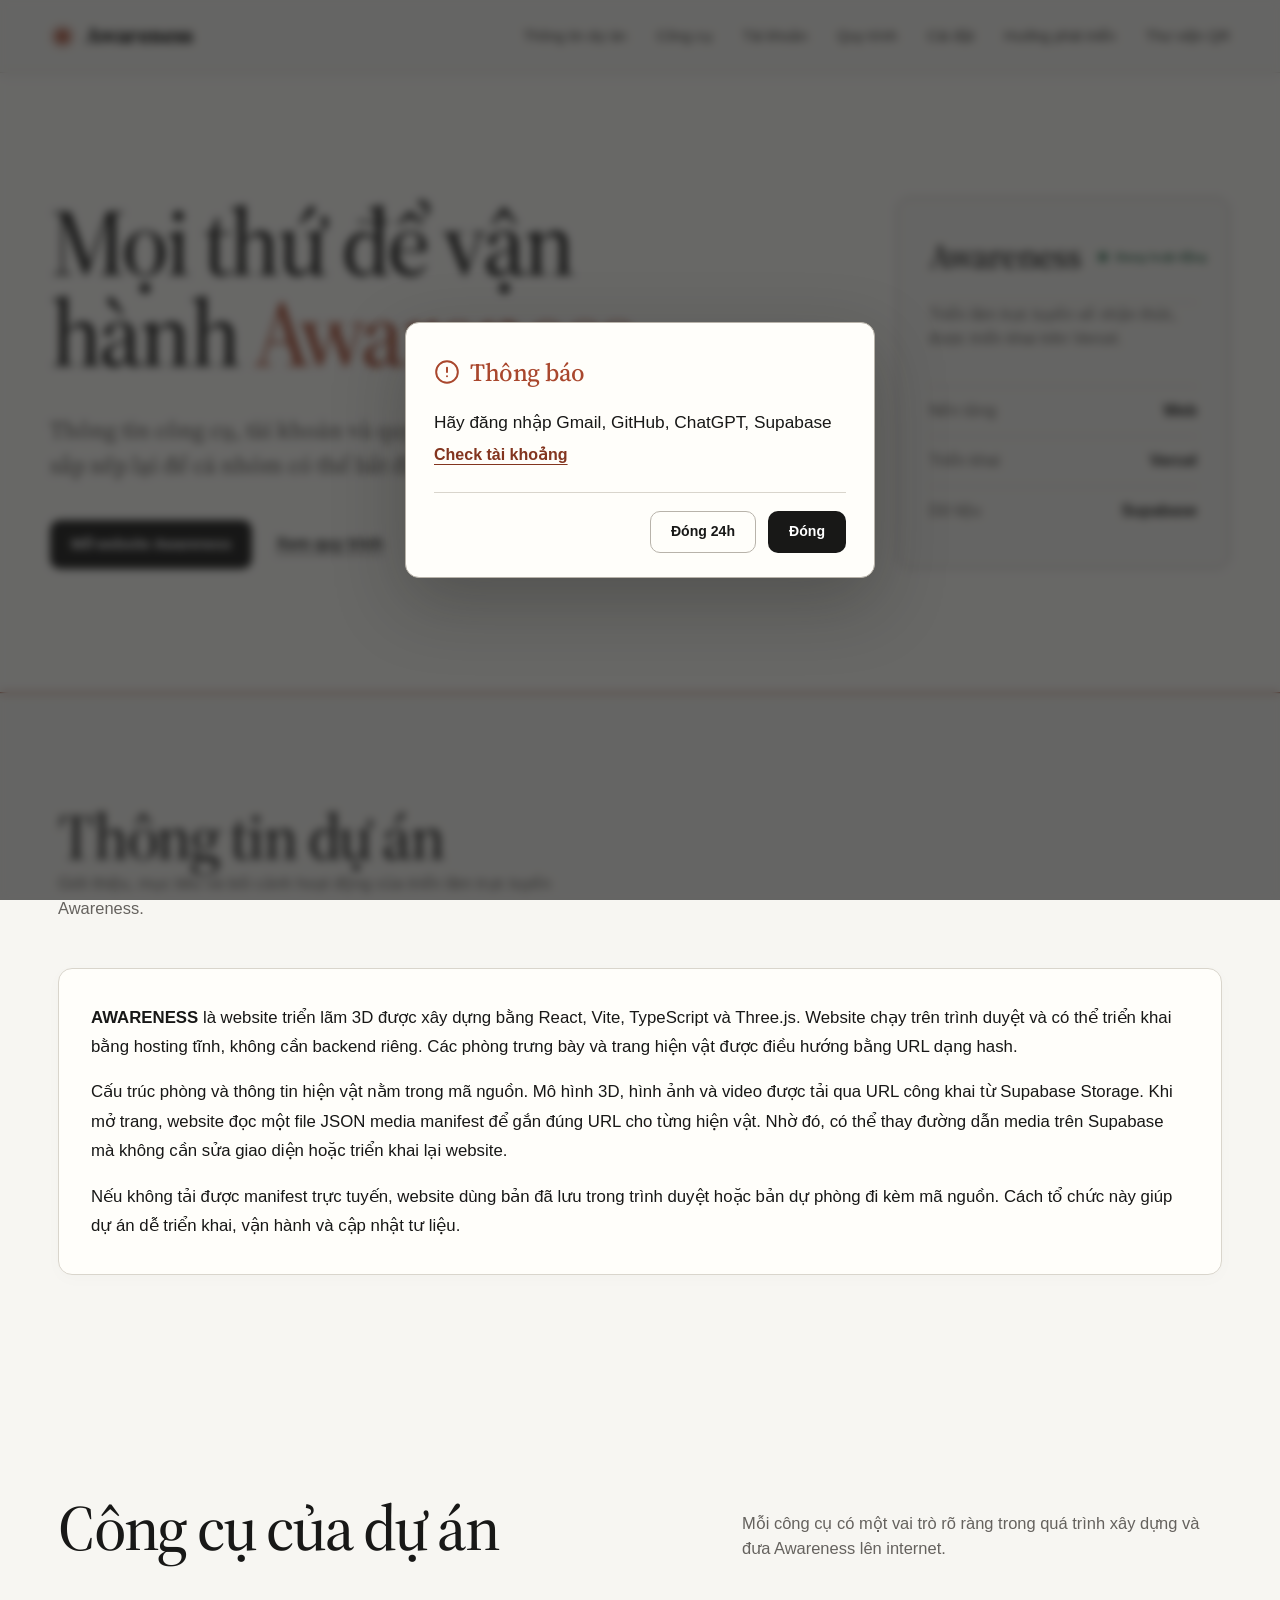
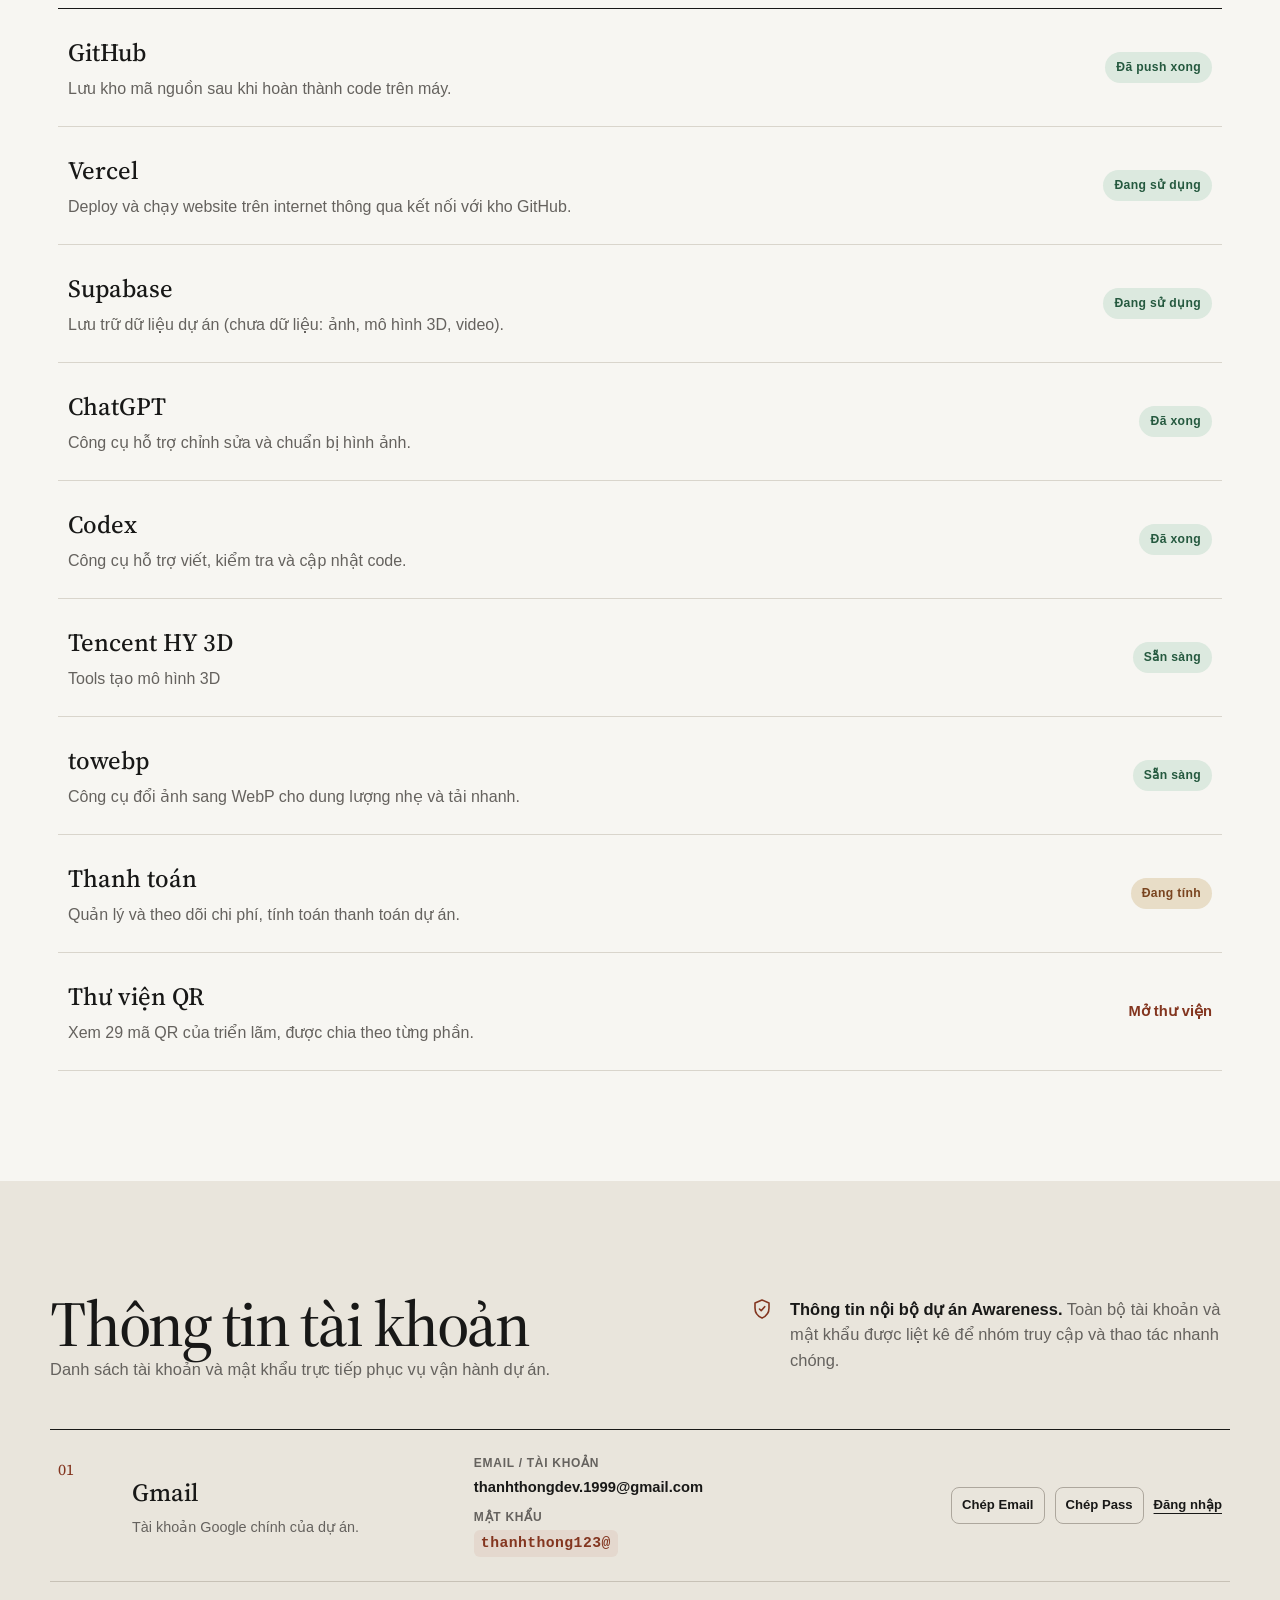
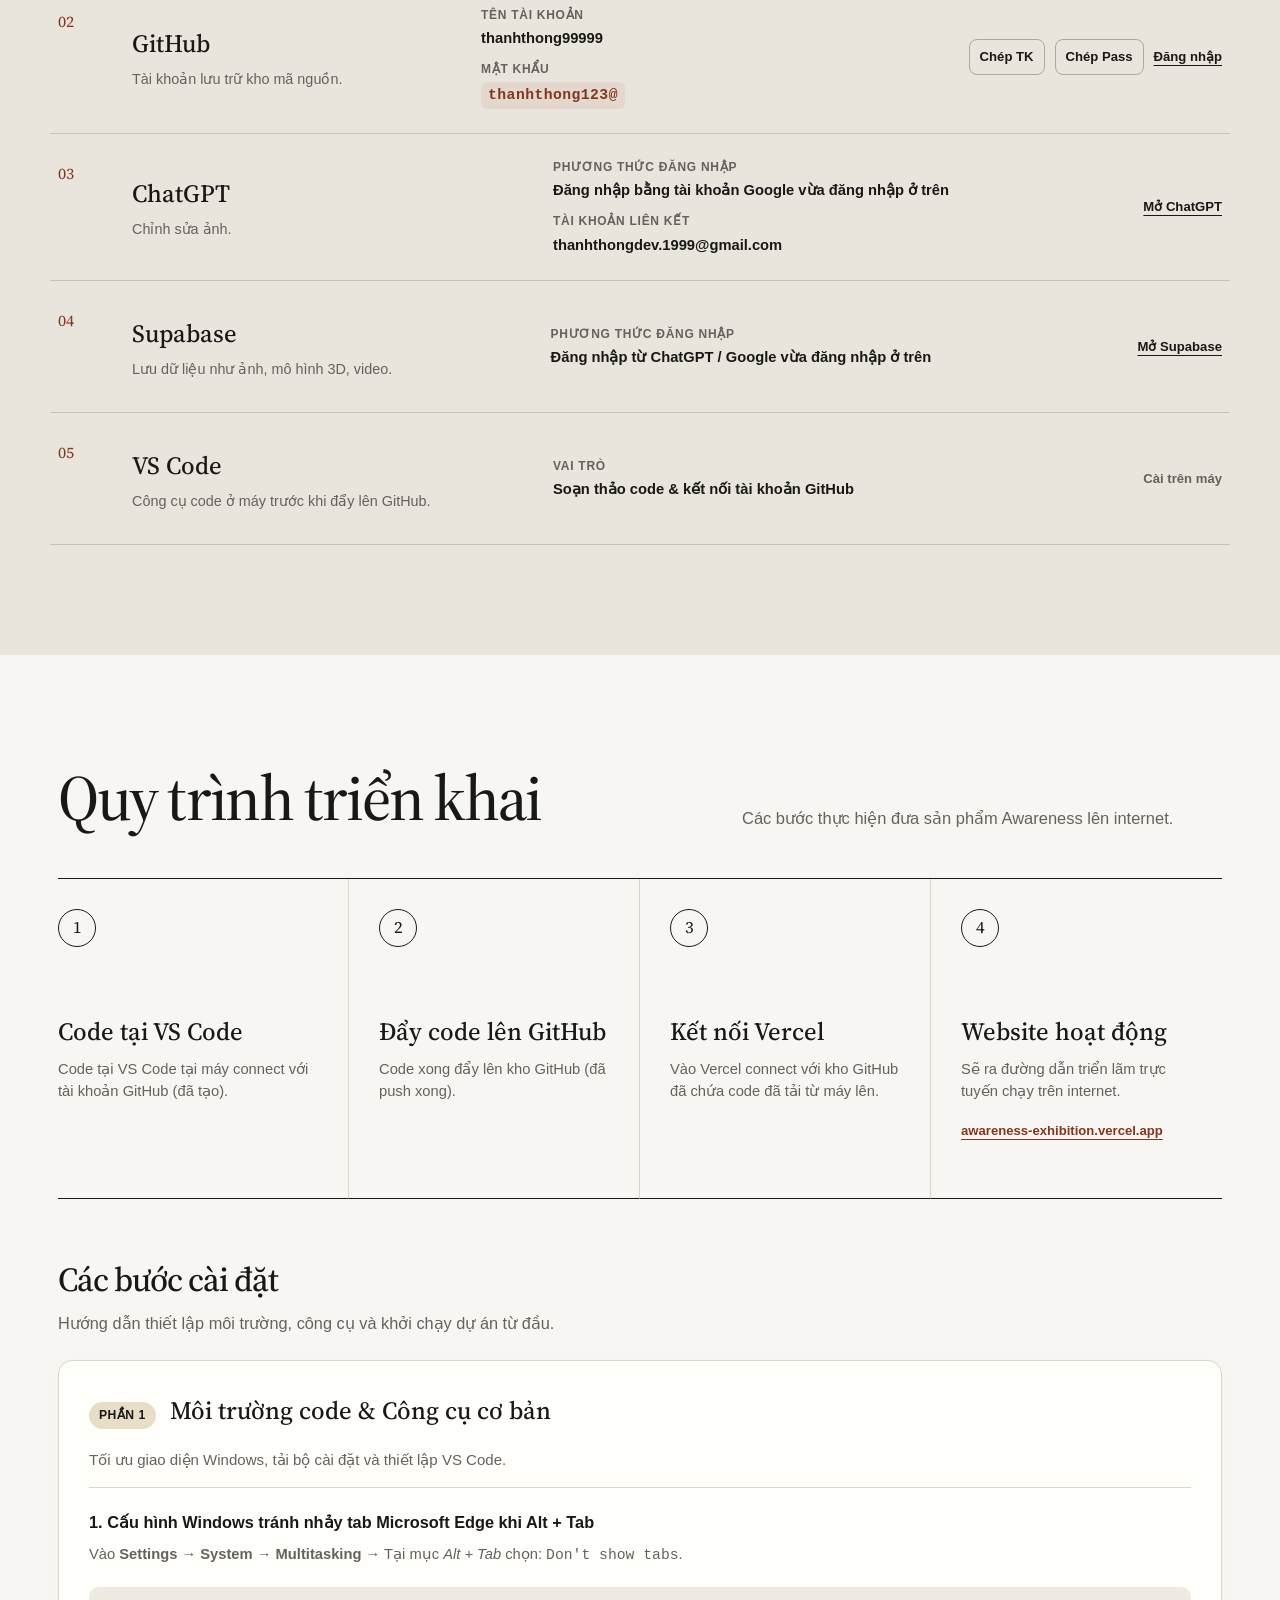
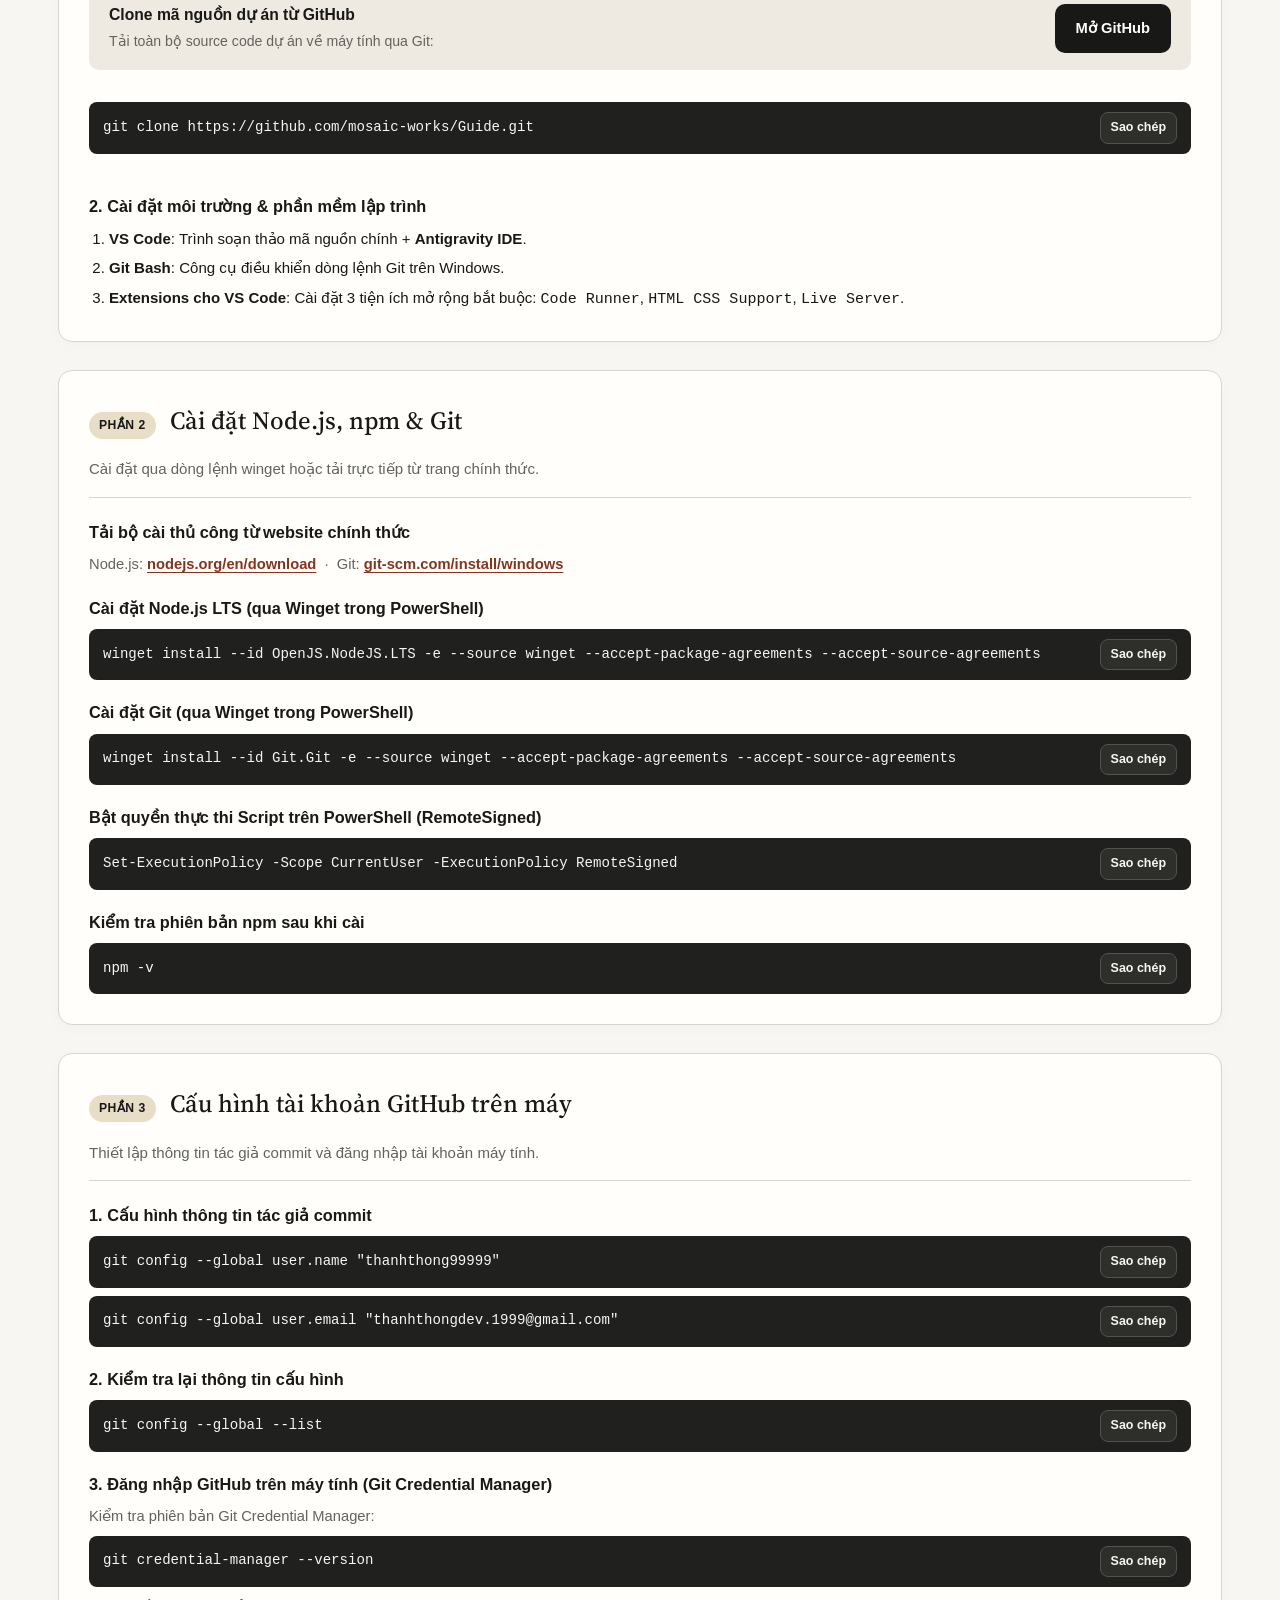
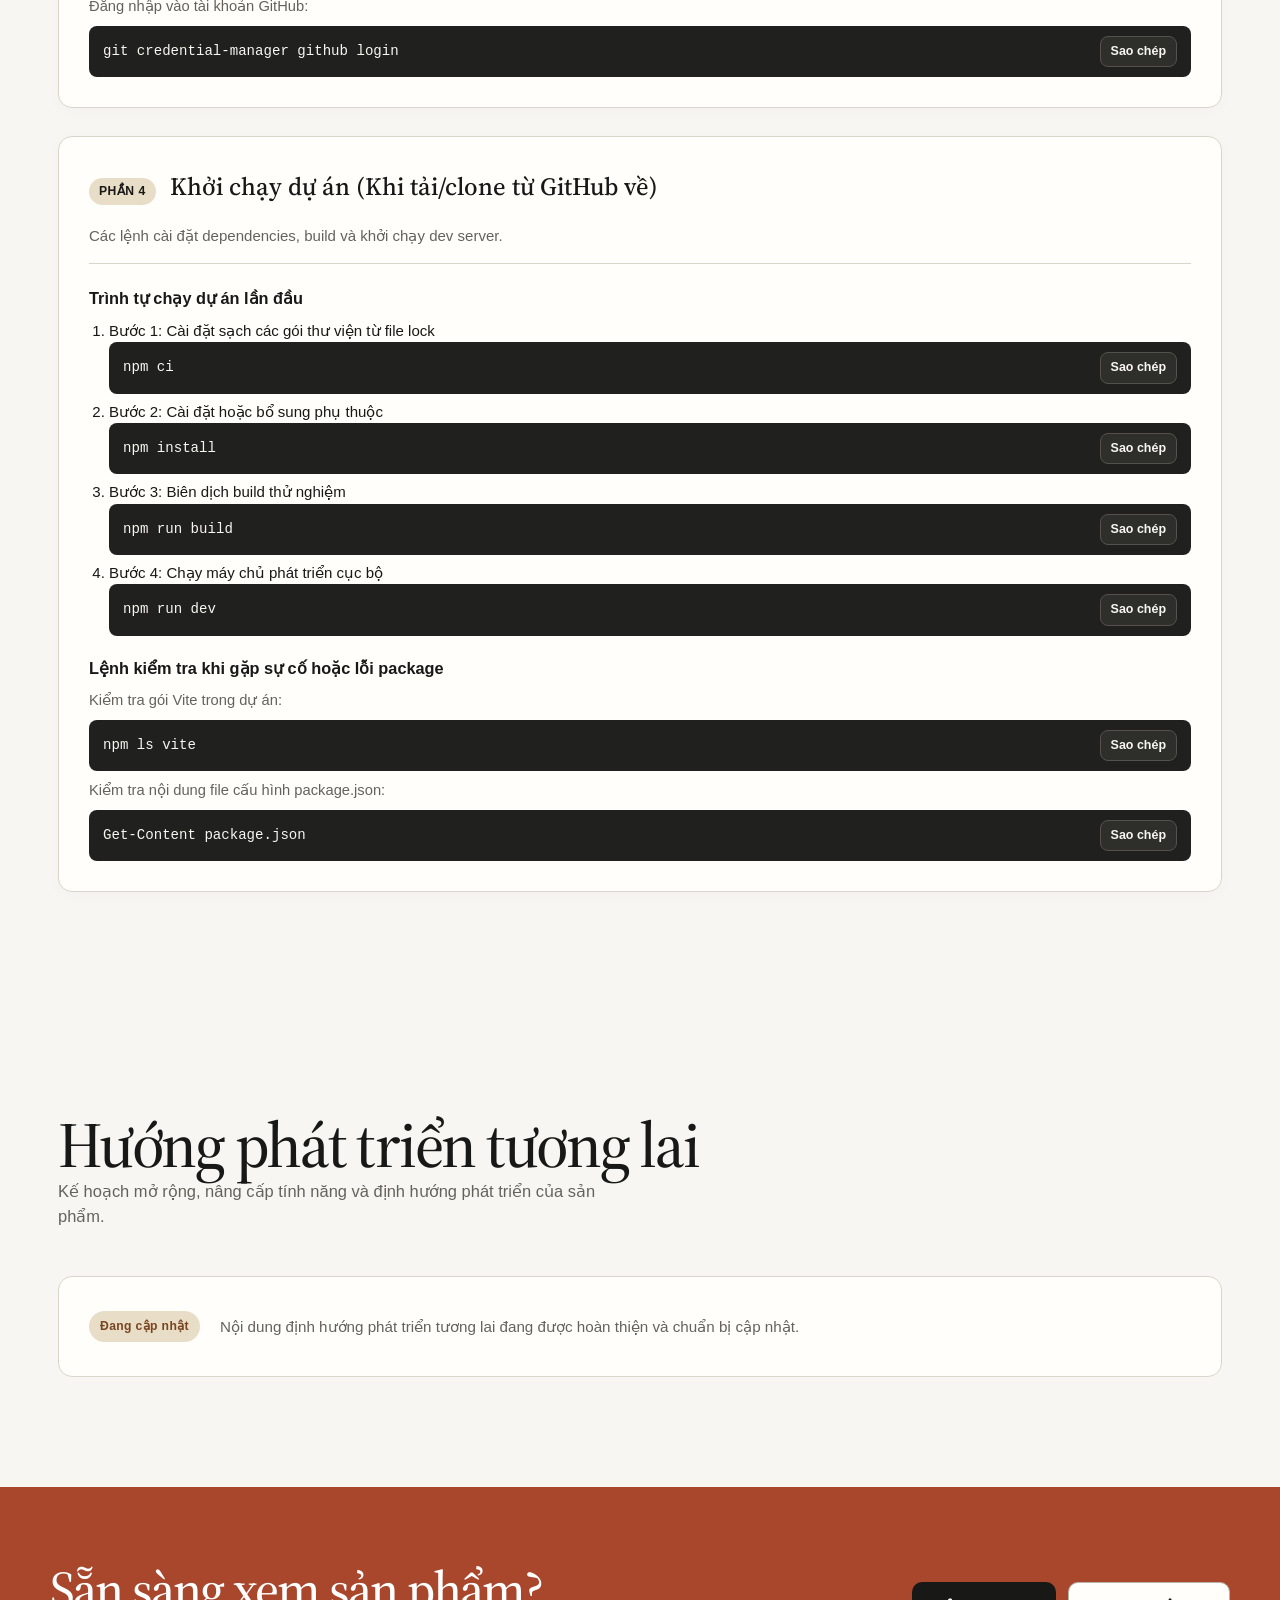
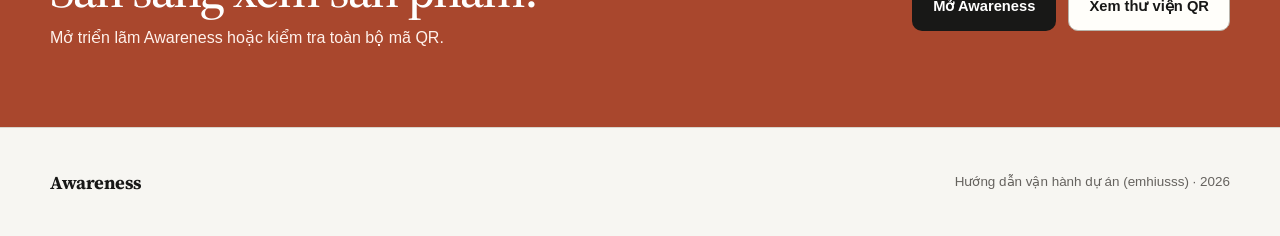
==== commit b0aad692: "update" ====
--- a/index.html
+++ b/index.html
@@ -73,10 +73,11 @@
                     <p>Giới thiệu, mục tiêu và bối cảnh hoạt động của triển lãm trực tuyến Awareness.</p>
                 </div>
             </div>
-            <div class="update-card">
-                <div class="update-card-left">
-                    <span class="status status-waiting">Đang cập nhật</span>
-                    <p>Nội dung chi tiết về thông tin dự án đang được tổng hợp và chuẩn bị cập nhật.</p>
+            <div class="project-info-card">
+                <div class="project-info-content">
+                    <p><strong>AWARENESS</strong> là website triển lãm 3D được xây dựng bằng React, Vite, TypeScript và Three.js. Website chạy trên trình duyệt và có thể triển khai bằng hosting tĩnh, không cần backend riêng. Các phòng trưng bày và trang hiện vật được điều hướng bằng URL dạng hash.</p>
+                    <p>Cấu trúc phòng và thông tin hiện vật nằm trong mã nguồn. Mô hình 3D, hình ảnh và video được tải qua URL công khai từ Supabase Storage. Khi mở trang, website đọc một file JSON media manifest để gắn đúng URL cho từng hiện vật. Nhờ đó, có thể thay đường dẫn media trên Supabase mà không cần sửa giao diện hoặc triển khai lại website.</p>
+                    <p>Nếu không tải được manifest trực tuyến, website dùng bản đã lưu trong trình duyệt hoặc bản dự phòng đi kèm mã nguồn. Cách tổ chức này giúp dự án dễ triển khai, vận hành và cập nhật tư liệu.</p>
                 </div>
             </div>
         </section>
@@ -116,6 +117,12 @@
                         <h3>Codex</h3>
                         <p>Công cụ hỗ trợ viết, kiểm tra và cập nhật code.</p>
                     </div><span class="status status-ready">Đã xong</span>
+                </article>
+                <article class="tool-row">
+                    <div>
+                        <h3>Tencent HY 3D</h3>
+                        <p>Tools tạo mô hình 3D</p>
+                    </div><span class="status status-ready">Sẵn sàng</span>
                 </article>
                 <article class="tool-row">
                     <div>
--- a/styles.css
+++ b/styles.css
@@ -157,6 +157,11 @@
 .update-card-left { display: flex; align-items: center; gap: 20px; flex-wrap: wrap; }
 .update-card-left h3 { margin: 0; font-family: var(--serif); font-size: 1.35rem; font-weight: 500; }
 .update-card-left p { margin: 0; color: var(--muted); font-size: .95rem; }
+
+.project-info-card { padding: 34px 32px; border: 1px solid var(--line); border-radius: var(--radius); background: var(--surface); box-shadow: 0 4px 18px rgba(0, 0, 0, .02); }
+.project-info-content { display: grid; gap: 16px; font-size: 1.05rem; line-height: 1.75; color: var(--ink); }
+.project-info-content p { margin: 0; }
+.project-info-content strong { color: var(--ink); font-weight: 650; }
 
 .closing-section { padding: 76px 8px; color: #fff; background: var(--clay); }
 .closing-inner { display: flex; align-items: center; justify-content: space-between; gap: 42px; }
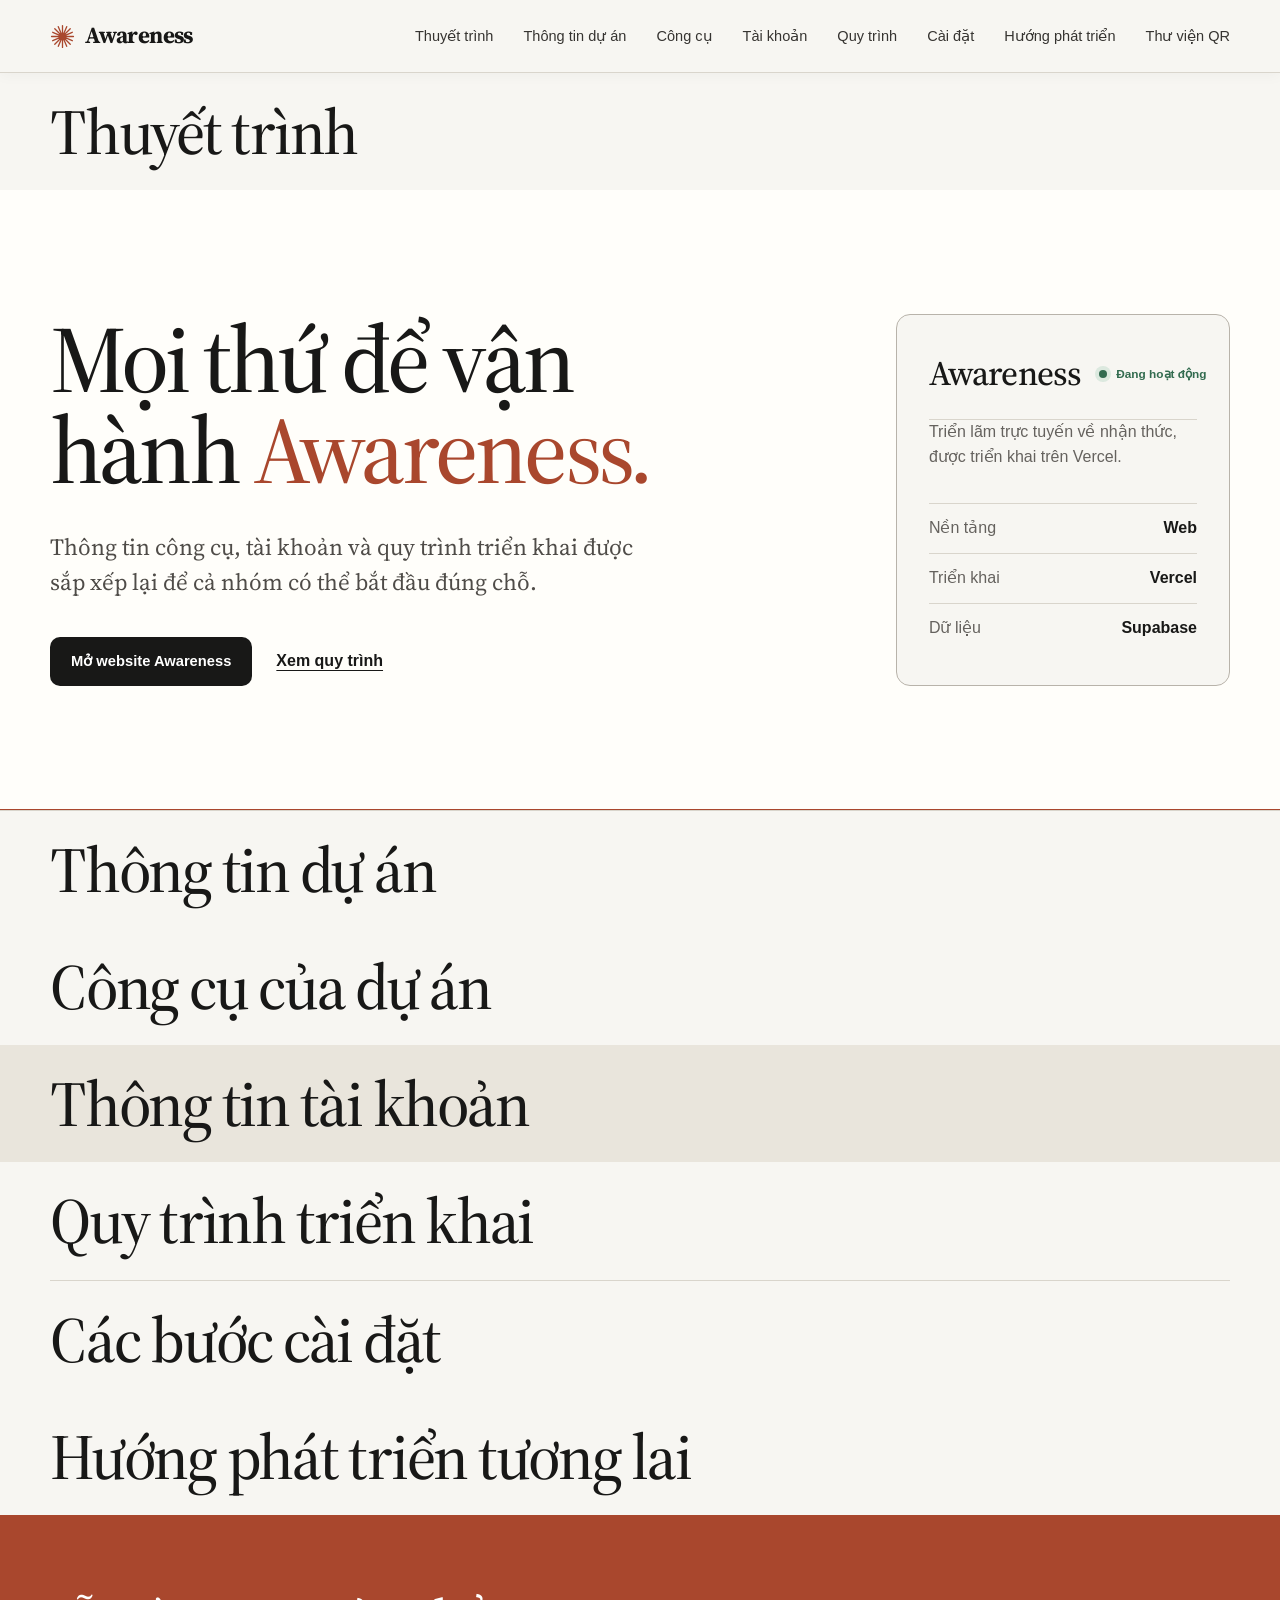
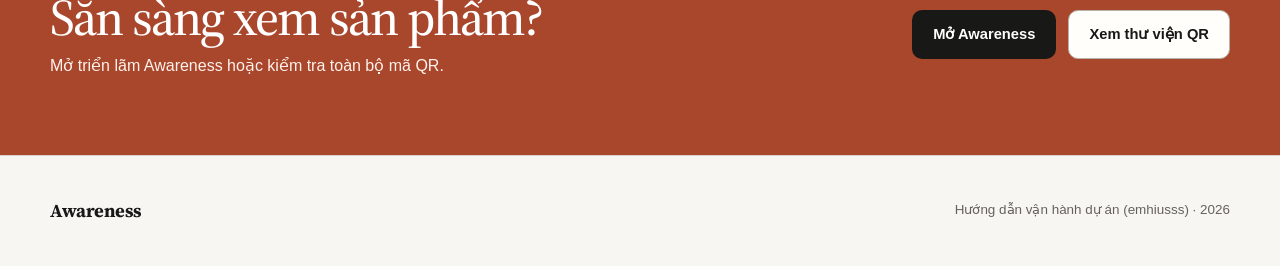
==== commit ae8aebff: "update" ====
--- a/index.html
+++ b/index.html
@@ -23,7 +23,7 @@
             <button class="menu-button" type="button" aria-expanded="false"
                 aria-controls="primary-nav"><span></span><span></span><span class="sr-only">Mở menu</span></button>
             <nav class="primary-nav" id="primary-nav" aria-label="Điều hướng chính">
-                <a href="#thong-tin-du-an">Thông tin dự án</a><a href="#cong-cu">Công cụ</a><a href="#tai-khoan">Tài
+                <a href="#thuyet-trinh">Thuyết trình</a><a href="#thong-tin-du-an">Thông tin dự án</a><a href="#cong-cu">Công cụ</a><a href="#tai-khoan">Tài
                     khoản</a><a href="#quy-trinh">Quy trình</a><a href="#cai-dat">Cài đặt</a><a
                     href="#huong-phat-trien">Hướng phát triển</a><a href="qr.html">Thư viện QR</a>
             </nav>
@@ -31,6 +31,198 @@
     </header>
 
     <main id="top">
+        <section class="section shell section-collapsible is-collapsed presentation-section" id="thuyet-trinh">
+            <h2 class="section-title"><button class="section-title-toggle" type="button" aria-expanded="false" aria-controls="thuyet-trinh-content">Thuyết trình</button></h2>
+            <div class="collapsible-content" id="thuyet-trinh-content" hidden>
+                <article class="presentation-document">
+                    <h3>GIỚI THIỆU HỆ THỐNG TRƯNG BÀY TRỰC TUYẾN 3D</h3>
+                    <p class="presentation-subtitle">Những yếu tố tạo nên sản phẩm và định hướng phát triển</p>
+
+                    <section class="presentation-chapter" id="thuyet-trinh-1">
+                        <h4>1. GIỚI THIỆU SẢN PHẨM HIỆN TẠI</h4>
+                        <p>Website được xây dựng nhằm tạo ra một không gian trưng bày trực tuyến, giúp người dân tìm hiểu, nhận biết các loại ma túy, tiền chất và những chất có tác hại liên quan.</p>
+                        <p>Thay vì chỉ xem tài liệu hoặc hình ảnh thông thường, người tham quan có thể trực tiếp khám phá không gian trưng bày và quan sát các hiện vật dưới dạng mô hình ba chiều (3D).</p>
+                        <p><strong>Ở phiên bản hiện tại, website được tổ chức thành 5 phòng trưng bày.</strong></p>
+                        <p>Mỗi phòng đại diện cho một nhóm hiện vật, được sắp xếp theo chủ đề tương ứng.</p>
+                        <p>Ví dụ: Phòng trưng bày các chất ma túy có nguồn gốc tự nhiên sẽ giới thiệu những hiện vật thuộc nhóm này.</p>
+                        <p><strong>Người tham quan có thể:</strong></p>
+                        <ul>
+                            <li>Tự do lựa chọn phòng trưng bày và di chuyển trong không gian.</li>
+                            <li>Quan sát những hiện vật được trưng bày.</li>
+                            <li>Xoay, phóng to hoặc thu nhỏ mô hình 3D để quan sát.</li>
+                            <li>Xem thông tin giới thiệu, hình ảnh và video minh họa về hiện vật.</li>
+                            <li>Truy cập website thông qua đường dẫn mà không cần đăng ký tài khoản.</li>
+                        </ul>
+                        <p><strong>Tình trạng triển khai:</strong></p>
+                        <p>Đây là phiên bản bước đầu, được xây dựng nhằm ưu tiên hoàn thiện không gian tham quan và giới thiệu hiện vật trong thời gian có hạn.</p>
+                        <p>Website đã có các chức năng tham quan và tương tác cơ bản. Tuy nhiên, hệ thống quản lý nội dung vẫn chưa được phát triển hoàn chỉnh.</p>
+                    </section>
+
+                    <section class="presentation-chapter" id="thuyet-trinh-2">
+                        <h4>2. NHỮNG DỮ LIỆU TẠO NÊN SẢN PHẨM</h4>
+                        <p>Để một hiện vật xuất hiện đầy đủ trên website, cần chuẩn bị ba thành phần chính.</p>
+                        <p><strong>Thứ nhất: Hình ảnh</strong></p>
+                        <p>Hình ảnh được sử dụng để giới thiệu hình dáng, đặc điểm bên ngoài của các hiện vật.</p>
+                        <p>Một số hình ảnh trong tài liệu ban đầu có chất lượng thấp, độ phân giải chưa cao hoặc chưa đáp ứng yêu cầu hiển thị.</p>
+                        <p>Vì vậy, các công cụ hỗ trợ xử lý hình ảnh, bao gồm công nghệ trí tuệ nhân tạo (AI), được sử dụng để nâng cao chất lượng hoặc tạo hình minh họa dựa trên tài liệu tham khảo.</p>
+                        <p>Những hình ảnh được tái dựng cần được đối chiếu với tài liệu gốc và kiểm tra trước khi sử dụng.</p>
+                        <p><strong>Thứ hai: Video</strong></p>
+                        <p>Video có nhiệm vụ truyền tải nội dung tuyên truyền bằng hình ảnh, âm thanh và lời giới thiệu.</p>
+                        <p>Quy trình thực hiện gồm:</p>
+                        <ol>
+                            <li>Tiếp nhận nội dung từ tài liệu do đơn vị cung cấp.</li>
+                            <li>Biên tập thành nội dung thuyết minh dễ hiểu.</li>
+                            <li>Sử dụng công cụ hỗ trợ tạo hoặc biên tập video.</li>
+                            <li>Kiểm tra hình ảnh, âm thanh và nội dung.</li>
+                            <li>Đưa video vào phần giới thiệu của hiện vật.</li>
+                        </ol>
+                        <p>Video giúp người tham quan tiếp nhận thông tin thuận tiện hơn, đặc biệt là những người không có thời gian đọc toàn bộ nội dung tài liệu.</p>
+                        <p><strong>Thứ ba: Mô hình 3D</strong></p>
+                        <p>Mô hình 3D là thành phần tạo nên sự khác biệt giữa website trưng bày trực tuyến và website giới thiệu thông thường.</p>
+                        <p>Để tạo ra một mô hình 3D, quá trình thực hiện gồm nhiều công đoạn:</p>
+                        <ol>
+                            <li>Thu thập hình ảnh và tài liệu về hiện vật.</li>
+                            <li>Xử lý, làm rõ hình ảnh khi cần thiết.</li>
+                            <li>Sử dụng công cụ chuyên dụng để dựng mô hình 3D từ dữ liệu tham khảo.</li>
+                            <li>Kiểm tra và điều chỉnh hình dáng, màu sắc, tỷ lệ.</li>
+                            <li>Tối ưu mô hình để có thể hiển thị trên website.</li>
+                            <li>Lưu trữ mô hình và kết nối với phòng trưng bày tương ứng.</li>
+                        </ol>
+                        <p>Nhờ đó, người tham quan có thể quan sát hiện vật từ nhiều góc độ thay vì chỉ xem một bức ảnh cố định.</p>
+                        <p>Các mô hình được tạo bằng công nghệ hỗ trợ là mô hình minh họa, cần được kiểm tra để bảo đảm phù hợp với hiện vật thực tế.</p>
+                    </section>
+
+                    <section class="presentation-chapter" id="thuyet-trinh-3">
+                        <h4>3. CÁCH WEBSITE VẬN HÀNH</h4>
+                        <p>Để dễ hình dung, có thể chia website thành hai phần.</p>
+                        <p><strong>Phần thứ nhất: Không gian tham quan</strong></p>
+                        <p>Đây là những gì người dân trực tiếp nhìn thấy khi mở website.</p>
+                        <p>Bao gồm các phòng trưng bày, hiện vật, hình ảnh, video và nội dung giới thiệu.</p>
+                        <p><strong>Phần thứ hai: Nơi lưu trữ dữ liệu</strong></p>
+                        <p>Đây là nơi lưu giữ các tài liệu cần thiết để website hoạt động.</p>
+                        <p>Có thể hình dung giống như một kho tư liệu, bên trong chứa hình ảnh, video và mô hình 3D của từng hiện vật.</p>
+                        <p>Định hướng lưu trữ tập trung sử dụng một nền tảng như Supabase để phục vụ việc quản lý dữ liệu lâu dài.</p>
+                        <p><strong>Ví dụ về quy trình hiển thị một hiện vật:</strong></p>
+                        <p>Đầu tiên, hình ảnh và mô hình 3D được hoàn thiện.</p>
+                        <p>Sau đó, dữ liệu được đưa lên nơi lưu trữ và tạo ra đường dẫn để website truy cập.</p>
+                        <p>Cuối cùng, hiện vật sẽ được liên kết với phòng trưng bày phù hợp.</p>
+                        <p>Khi người dân lựa chọn hiện vật, website sử dụng những dữ liệu đã được chuẩn bị để hiển thị hình ảnh, mô hình 3D và nội dung giới thiệu.</p>
+                    </section>
+
+                    <section class="presentation-chapter" id="thuyet-trinh-4">
+                        <h4>4. GIỚI HẠN CỦA PHIÊN BẢN HIỆN TẠI</h4>
+                        <p>Mặc dù website đã có thể phục vụ hoạt động tham quan và giới thiệu hiện vật, hệ thống hiện tại vẫn còn một hạn chế quan trọng.</p>
+                        <p><strong>Đơn vị quản lý chưa thể chủ động thêm, sửa hoặc xóa hiện vật thông qua một giao diện quản lý riêng.</strong></p>
+                        <p>Ví dụ:</p>
+                        <p>Khi đơn vị muốn bổ sung một loại ma túy mới, thay đổi hình ảnh hoặc cập nhật nội dung tuyên truyền, quá trình này vẫn cần có sự hỗ trợ của người phụ trách kỹ thuật.</p>
+                        <p>Điều đó có nghĩa là:</p>
+                        <ul>
+                            <li>Người dân có thể tham quan và tiếp nhận thông tin.</li>
+                            <li>Nội dung hiển thị chủ yếu được chuẩn bị từ trước.</li>
+                            <li>Việc cập nhật chưa được thực hiện trực tiếp bởi cán bộ quản lý.</li>
+                            <li>Khi bổ sung hiện vật, người phụ trách kỹ thuật cần xử lý và cập nhật dữ liệu lên website.</li>
+                        </ul>
+                        <p>Đây là giới hạn của phiên bản triển khai bước đầu, không phải giới hạn của công nghệ trưng bày 3D.</p>
+                    </section>
+
+                    <section class="presentation-chapter" id="thuyet-trinh-5">
+                        <h4>5. ĐỊNH HƯỚNG PHÁT TRIỂN WEBSITE HOÀN CHỈNH</h4>
+                        <p>Mục tiêu trong giai đoạn tiếp theo là phát triển website thành một hệ thống trưng bày và quản lý nội dung hoàn chỉnh.</p>
+                        <p>Hệ thống sẽ có hai nhóm sử dụng riêng biệt.</p>
+                        <h5>A. Đối với người dân</h5>
+                        <p>Người dân vẫn được tự do truy cập và tham quan các phòng trưng bày mà không cần tài khoản.</p>
+                        <p>Có thể xem hình ảnh, video, thông tin và mô hình 3D của từng hiện vật.</p>
+                        <p>Các nội dung mới được đơn vị quản lý công bố sẽ được cập nhật trên website.</p>
+                        <h5>B. Đối với đơn vị quản lý</h5>
+                        <p>Xây dựng một khu vực quản lý riêng, chỉ cán bộ được cấp quyền mới có thể truy cập.</p>
+                        <p>Tại đây, người quản lý có thể:</p>
+                        <ul>
+                            <li><strong>Thêm mới:</strong> Bổ sung hiện vật, phòng trưng bày, hình ảnh, video và mô hình 3D.</li>
+                            <li><strong>Chỉnh sửa:</strong> Thay đổi tên, thông tin giới thiệu, hình ảnh hoặc nội dung tuyên truyền.</li>
+                            <li><strong>Xóa:</strong> Loại bỏ những thông tin hoặc hiện vật không còn phù hợp.</li>
+                            <li><strong>Quản lý:</strong> Sắp xếp hiện vật vào các phòng tương ứng.</li>
+                            <li><strong>Kiểm duyệt và công bố:</strong> Kiểm tra nội dung trước khi đưa đến người tham quan.</li>
+                        </ul>
+                        <p><strong>Ví dụ thực tế:</strong></p>
+                        <p>Khi xuất hiện một loại ma túy mới cần tuyên truyền, cán bộ quản lý chỉ cần truy cập khu vực quản trị, nhập thông tin và bổ sung dữ liệu liên quan.</p>
+                        <p>Sau khi nội dung được kiểm duyệt và công bố, hiện vật mới sẽ xuất hiện trong phòng trưng bày tương ứng.</p>
+                        <p>Quá trình này không cần chỉnh sửa trực tiếp mã nguồn của website.</p>
+                        <p><strong>Lợi ích lâu dài:</strong></p>
+                        <p>Đơn vị có thể chủ động quản lý, bổ sung và cập nhật thông tin, hạn chế phụ thuộc vào người xây dựng website ban đầu.</p>
+                    </section>
+
+                    <section class="presentation-chapter" id="thuyet-trinh-6">
+                        <h4>6. NHỮNG YẾU TỐ VÀ CÔNG CỤ XÂY DỰNG WEBSITE</h4>
+                        <p>Website không chỉ được tạo ra từ một công cụ duy nhất mà là sự kết hợp của nhiều công đoạn.</p>
+                        <p><strong>1. Xây dựng giao diện và không gian trưng bày</strong></p>
+                        <p>Bao gồm thiết kế website, xây dựng phòng trưng bày, bố trí hiện vật và các chức năng tương tác.</p>
+                        <p>Quá trình này có thể được thực hiện bởi người phát triển phần mềm, kết hợp với các công cụ AI hỗ trợ hoặc nhân sự chuyên môn bên ngoài.</p>
+                        <p><strong>2. Xử lý hình ảnh</strong></p>
+                        <p>Sử dụng phần mềm và công cụ AI để làm rõ, điều chỉnh hoặc tạo hình minh họa từ dữ liệu tham khảo.</p>
+                        <p><strong>3. Sản xuất video</strong></p>
+                        <p>Sử dụng công cụ hỗ trợ xây dựng video thuyết minh, kết hợp biên tập hình ảnh, âm thanh và nội dung.</p>
+                        <p><strong>4. Xây dựng mô hình 3D</strong></p>
+                        <p>Sử dụng công cụ tạo mô hình chuyên dụng, kết hợp kiểm tra và điều chỉnh để tạo ra hiện vật có thể quan sát trong không gian ba chiều.</p>
+                        <p><strong>5. Lưu trữ và vận hành dữ liệu</strong></p>
+                        <p>Dữ liệu được đưa lên nền tảng lưu trữ phù hợp, từ đó kết nối với các phòng trưng bày của website.</p>
+                        <p><strong>6. Kiểm tra và bảo trì</strong></p>
+                        <p>Theo dõi hoạt động của website, kiểm tra lỗi, bảo đảm các hiện vật và nội dung hiển thị ổn định.</p>
+                        <p>Các công đoạn này cần được phối hợp để hình thành một sản phẩm có thể sử dụng trong thực tế.</p>
+                    </section>
+
+                    <section class="presentation-chapter" id="thuyet-trinh-7">
+                        <h4>7. CHI PHÍ XÂY DỰNG VÀ DUY TRÌ SẢN PHẨM</h4>
+                        <h5>A. Các nhóm chi phí trong giai đoạn hiện tại</h5>
+                        <p><strong>1. Chi phí xây dựng và bảo trì website</strong></p>
+                        <p>Bao gồm công sức xây dựng giao diện, tạo không gian trưng bày, tích hợp hiện vật, kiểm tra và khắc phục lỗi.</p>
+                        <p>Chi phí phát triển ban đầu và chi phí bảo trì cần được xác định riêng.</p>
+                        <p><strong>2. Chi phí công cụ hỗ trợ hình ảnh</strong></p>
+                        <p>Phát sinh khi sử dụng các công cụ xử lý hoặc tạo lại hình ảnh nhằm đáp ứng yêu cầu hiển thị.</p>
+                        <p>Chi phí phụ thuộc vào số lượng hình ảnh và công cụ được sử dụng.</p>
+                        <p><strong>3. Chi phí công cụ hỗ trợ tạo mô hình 3D</strong></p>
+                        <p>Các nền tảng dựng mô hình 3D có thể tính phí theo gói dịch vụ hoặc số lượt sử dụng.</p>
+                        <p>Một hiện vật có thể cần xử lý nhiều lần để đạt chất lượng phù hợp.</p>
+                        <p><strong>4. Chi phí video nếu phát sinh</strong></p>
+                        <p>Phụ thuộc vào phương pháp sản xuất, công cụ được sử dụng, số lượng và thời lượng video.</p>
+                        <h5>B. Chi phí dự kiến khi phát triển hoàn chỉnh</h5>
+                        <p>Ngoài các khoản chi phí phục vụ việc tạo hiện vật, hệ thống hoàn chỉnh cần xem xét:</p>
+                        <p><strong>1. Chi phí phát triển hệ thống quản trị</strong></p>
+                        <p>Đây là khoản đầu tư để xây dựng chức năng đăng nhập, phân quyền và quản lý nội dung cho cán bộ phụ trách.</p>
+                        <p><strong>2. Chi phí bảo trì và hỗ trợ kỹ thuật</strong></p>
+                        <p>Nhằm kiểm tra, sửa lỗi, bảo đảm website tiếp tục hoạt động ổn định.</p>
+                        <p><strong>3. Chi phí tạo mới hình ảnh, video và mô hình 3D</strong></p>
+                        <p>Phát sinh khi cần bổ sung hiện vật hoặc cập nhật nội dung.</p>
+                        <p><strong>4. Chi phí tên miền</strong></p>
+                        <p>Tên miền là địa chỉ giúp người dân truy cập website dễ dàng.</p>
+                        <p>Ví dụ, đơn vị có thể xem xét sử dụng địa chỉ kết thúc bằng .com hoặc .vn.</p>
+                        <p>Tên miền thường cần được duy trì theo năm và có mức giá khác nhau tùy loại tên miền và nhà cung cấp.</p>
+                        <p><strong>5. Chi phí lưu trữ và vận hành trực tuyến</strong></p>
+                        <p>Website và dữ liệu cần được đặt trên hạ tầng có khả năng phục vụ người truy cập qua Internet.</p>
+                        <p>Tùy số lượng hiện vật, dung lượng video, mô hình 3D và số người truy cập, có thể phát sinh chi phí lưu trữ hoặc nâng cấp dịch vụ.</p>
+                        <p><strong>Lưu ý:</strong> Không phải tất cả các khoản trên đều phát sinh ngay. Chi phí thực tế cần được xác định theo quy mô, số lượng hiện vật và phương án vận hành được lựa chọn.</p>
+                    </section>
+
+                    <section class="presentation-chapter" id="thuyet-trinh-8">
+                        <h4>8. GIÁ TRỊ VÀ MỤC TIÊU LÂU DÀI</h4>
+                        <p>Việc xây dựng không gian trưng bày 3D không chỉ nhằm giới thiệu hình ảnh các loại ma túy mà còn hướng đến hình thức tuyên truyền trực quan, dễ tiếp cận.</p>
+                        <p>Website có thể giúp người dân:</p>
+                        <ul>
+                            <li>Tiếp cận thông tin tuyên truyền thông qua Internet.</li>
+                            <li>Quan sát và tìm hiểu những hiện vật được mô phỏng bằng công nghệ 3D.</li>
+                            <li>Nâng cao nhận thức về các loại ma túy, tiền chất và tác hại liên quan.</li>
+                            <li>Chủ động tìm hiểu nội dung mà không bị giới hạn bởi địa điểm hoặc thời gian tham quan.</li>
+                        </ul>
+                        <p>Đối với đơn vị quản lý, hệ thống hoàn chỉnh sẽ tạo điều kiện để bổ sung nội dung tuyên truyền, mở rộng kho hiện vật và quản lý tập trung.</p>
+                        <h5>KẾT LUẬN</h5>
+                        <p>Phiên bản hiện tại là bước khởi đầu để hình thành một không gian trưng bày trực tuyến bằng công nghệ 3D.</p>
+                        <p>Sản phẩm đã hướng đến việc giúp người dân tham quan, quan sát và tìm hiểu thông tin về các hiện vật một cách trực quan.</p>
+                        <p>Trong giai đoạn tiếp theo, việc hoàn thiện hệ thống quản lý sẽ giúp đơn vị chủ động hơn trong cập nhật thông tin, bổ sung hiện vật và duy trì hoạt động lâu dài.</p>
+                        <p><strong>Mục tiêu cuối cùng là xây dựng một hệ thống trưng bày trực tuyến phục vụ công tác tuyên truyền, có khả năng mở rộng và quản lý bền vững.</strong></p>
+                    </section>
+                </article>
+            </div>
+        </section>
+
         <section class="hero">
             <div class="shell hero-grid">
                 <div class="hero-copy">
@@ -66,231 +258,234 @@
             </div>
         </section>
 
-        <section class="section shell" id="thong-tin-du-an">
-            <div class="section-heading">
+        <section class="section shell section-collapsible is-collapsed" id="thong-tin-du-an">
+            <h2 class="section-title"><button class="section-title-toggle" type="button" aria-expanded="false" aria-controls="thong-tin-du-an-content">Thông tin dự án</button></h2>
+            <div class="collapsible-content" id="thong-tin-du-an-content" hidden>
                 <div>
-                    <h2>Thông tin dự án</h2>
-                    <p>Giới thiệu, mục tiêu và bối cảnh hoạt động của triển lãm trực tuyến Awareness.</p>
-                </div>
-            </div>
-            <div class="project-info-card">
-                <div class="project-info-content">
-                    <p><strong>AWARENESS</strong> là website triển lãm 3D được xây dựng bằng React, Vite, TypeScript và Three.js. Website chạy trên trình duyệt và có thể triển khai bằng hosting tĩnh, không cần backend riêng. Các phòng trưng bày và trang hiện vật được điều hướng bằng URL dạng hash.</p>
-                    <p>Cấu trúc phòng và thông tin hiện vật nằm trong mã nguồn. Mô hình 3D, hình ảnh và video được tải qua URL công khai từ Supabase Storage. Khi mở trang, website đọc một file JSON media manifest để gắn đúng URL cho từng hiện vật. Nhờ đó, có thể thay đường dẫn media trên Supabase mà không cần sửa giao diện hoặc triển khai lại website.</p>
-                    <p>Nếu không tải được manifest trực tuyến, website dùng bản đã lưu trong trình duyệt hoặc bản dự phòng đi kèm mã nguồn. Cách tổ chức này giúp dự án dễ triển khai, vận hành và cập nhật tư liệu.</p>
-                </div>
-            </div>
-        </section>
-
-        <section class="section shell" id="cong-cu">
-            <div class="section-heading">
-                <h2>Công cụ của dự án</h2>
-                <p>Mỗi công cụ có một vai trò rõ ràng trong quá trình xây dựng và đưa Awareness lên internet.</p>
-            </div>
-            <div class="tool-list">
-                <article class="tool-row">
-                    <div>
-                        <h3>GitHub</h3>
-                        <p>Lưu kho mã nguồn sau khi hoàn thành code trên máy.</p>
-                    </div><span class="status status-ready">Đã push xong</span>
-                </article>
-                <article class="tool-row">
-                    <div>
-                        <h3>Vercel</h3>
-                        <p>Deploy và chạy website trên internet thông qua kết nối với kho GitHub.</p>
-                    </div><span class="status status-ready">Đang sử dụng</span>
-                </article>
-                <article class="tool-row">
-                    <div>
-                        <h3>Supabase</h3>
-                        <p>Lưu trữ dữ liệu dự án (chưa dữ liệu: ảnh, mô hình 3D, video).</p>
-                    </div><span class="status status-ready">Đang sử dụng</span>
-                </article>
-                <article class="tool-row">
-                    <div>
-                        <h3>ChatGPT</h3>
-                        <p>Công cụ hỗ trợ chỉnh sửa và chuẩn bị hình ảnh.</p>
-                    </div><span class="status status-ready">Đã xong</span>
-                </article>
-                <article class="tool-row">
-                    <div>
-                        <h3>Codex</h3>
-                        <p>Công cụ hỗ trợ viết, kiểm tra và cập nhật code.</p>
-                    </div><span class="status status-ready">Đã xong</span>
-                </article>
-                <article class="tool-row">
-                    <div>
-                        <h3>Tencent HY 3D</h3>
-                        <p>Tools tạo mô hình 3D</p>
-                    </div><span class="status status-ready">Sẵn sàng</span>
-                </article>
-                <article class="tool-row">
-                    <div>
-                        <h3>towebp</h3>
-                        <p>Công cụ đổi ảnh sang WebP cho dung lượng nhẹ và tải nhanh.</p>
-                    </div><span class="status status-ready">Sẵn sàng</span>
-                </article>
-                <article class="tool-row">
-                    <div>
-                        <h3>Thanh toán</h3>
-                        <p>Quản lý và theo dõi chi phí, tính toán thanh toán dự án.</p>
-                    </div><span class="status status-waiting">Đang tính</span>
-                </article>
-                <a class="tool-row tool-row-link" href="qr.html">
-                    <div>
-                        <h3>Thư viện QR</h3>
-                        <p>Xem 29 mã QR của triển lãm, được chia theo từng phần.</p>
-                    </div><span class="row-action" data-icon="right">Mở thư viện</span>
-                </a>
-            </div>
-        </section>
-
-        <section class="section account-section" id="tai-khoan">
-            <div class="shell">
-                <div class="section-heading split-heading">
-                    <div>
-                        <h2>Thông tin tài khoản</h2>
-                        <p>Danh sách tài khoản và mật khẩu trực tiếp phục vụ vận hành dự án.</p>
-                    </div>
-                    <div class="security-note">
-                        <svg viewBox="0 0 24 24" aria-hidden="true">
-                            <path d="M12 3 5 6v5c0 4.8 2.7 8.2 7 10 4.3-1.8 7-5.2 7-10V6l-7-3Z" />
-                            <path d="m9.5 12 1.7 1.7 3.5-4" />
-                        </svg>
-                        <p><strong>Thông tin nội bộ dự án Awareness.</strong> Toàn bộ tài khoản và mật khẩu được liệt kê
-                            để nhóm truy cập và thao tác nhanh chóng.</p>
+                    <p class="section-desc">Giới thiệu, mục tiêu và bối cảnh hoạt động của triển lãm trực tuyến Awareness.</p>
+                    <div class="project-info-card">
+                        <div class="project-info-content">
+                            <p><strong>AWARENESS</strong> là website triển lãm 3D được xây dựng bằng React, Vite, TypeScript và Three.js. Website chạy trên trình duyệt và có thể triển khai bằng hosting tĩnh, không cần backend riêng. Các phòng trưng bày và trang hiện vật được điều hướng bằng URL dạng hash.</p>
+                            <p>Cấu trúc phòng và thông tin hiện vật nằm trong mã nguồn. Mô hình 3D, hình ảnh và video được tải qua URL công khai từ Supabase Storage. Khi mở trang, website đọc một file JSON media manifest để gắn đúng URL cho từng hiện vật. Nhờ đó, có thể thay đường dẫn media trên Supabase mà không cần sửa giao diện hoặc triển khai lại website.</p>
+                            <p>Nếu không tải được manifest trực tuyến, website dùng bản đã lưu trong trình duyệt hoặc bản dự phòng đi kèm mã nguồn. Cách tổ chức này giúp dự án dễ triển khai, vận hành và cập nhật tư liệu.</p>
+                        </div>
                     </div>
                 </div>
-                <div class="account-table">
-                    <article class="account-row">
-                        <div class="account-number">01</div>
-                        <div class="account-main">
-                            <h3>Gmail</h3>
-                            <p>Tài khoản Google chính của dự án.</p>
-                        </div>
-                        <div class="account-detail">
-                            <div class="detail-item"><span>Email / Tài
-                                    khoản</span><code>thanhthongdev.1999@gmail.com</code></div>
-                            <div class="detail-item"><span>Mật khẩu</span><code
-                                    class="password-text">thanhthong123@</code></div>
-                        </div>
-                        <div class="account-actions">
-                            <button class="copy-button" type="button" data-copy="thanhthongdev.1999@gmail.com">Chép
-                                Email</button>
-                            <button class="copy-button" type="button" data-copy="thanhthong123@">Chép Pass</button>
-                            <a href="https://accounts.google.com/" target="_blank" rel="noopener noreferrer"
-                                data-icon="external">Đăng nhập</a>
-                        </div>
-                    </article>
-                    <article class="account-row">
-                        <div class="account-number">02</div>
-                        <div class="account-main">
-                            <h3>GitHub</h3>
-                            <p>Tài khoản lưu trữ kho mã nguồn.</p>
-                        </div>
-                        <div class="account-detail">
-                            <div class="detail-item"><span>Tên tài khoản</span><code>thanhthong99999</code></div>
-                            <div class="detail-item"><span>Mật khẩu</span><code
-                                    class="password-text">thanhthong123@</code></div>
-                        </div>
-                        <div class="account-actions">
-                            <button class="copy-button" type="button" data-copy="thanhthong99999">Chép TK</button>
-                            <button class="copy-button" type="button" data-copy="thanhthong123@">Chép Pass</button>
-                            <a href="https://github.com/login" target="_blank" rel="noopener noreferrer"
-                                data-icon="external">Đăng nhập</a>
-                        </div>
-                    </article>
-                    <article class="account-row">
-                        <div class="account-number">03</div>
-                        <div class="account-main">
-                            <h3>ChatGPT</h3>
-                            <p>Chỉnh sửa ảnh.</p>
-                        </div>
-                        <div class="account-detail">
-                            <div class="detail-item"><span>Phương thức đăng nhập</span><strong>Đăng nhập bằng tài khoản
-                                    Google vừa đăng nhập ở trên</strong></div>
-                            <div class="detail-item"><span>Tài khoản liên
-                                    kết</span><code>thanhthongdev.1999@gmail.com</code></div>
-                        </div>
-                        <div class="account-actions">
-                            <a href="https://chatgpt.com/" target="_blank" rel="noopener noreferrer"
-                                data-icon="external">Mở ChatGPT</a>
-                        </div>
-                    </article>
-                    <article class="account-row">
-                        <div class="account-number">04</div>
-                        <div class="account-main">
-                            <h3>Supabase</h3>
-                            <p>Lưu dữ liệu như ảnh, mô hình 3D, video.</p>
-                        </div>
-                        <div class="account-detail">
-                            <div class="detail-item"><span>Phương thức đăng nhập</span><strong>Đăng nhập từ ChatGPT /
-                                    Google vừa đăng nhập ở trên</strong></div>
-                        </div>
-                        <div class="account-actions">
-                            <a href="https://supabase.com/dashboard/sign-in?returnTo=%2Forg" target="_blank"
-                                rel="noopener noreferrer" data-icon="external">Mở Supabase</a>
-                        </div>
-                    </article>
-                    <article class="account-row">
-                        <div class="account-number">05</div>
-                        <div class="account-main">
-                            <h3>VS Code</h3>
-                            <p>Công cụ code ở máy trước khi đẩy lên GitHub.</p>
-                        </div>
-                        <div class="account-detail">
-                            <div class="detail-item"><span>Vai trò</span><strong>Soạn thảo code & kết nối tài khoản
-                                    GitHub</strong></div>
-                        </div>
-                        <div class="account-actions">
-                            <span class="local-label">Cài trên máy</span>
-                        </div>
-                    </article>
+            </div>
+        </section>
+
+        <section class="section shell section-collapsible is-collapsed" id="cong-cu">
+            <h2 class="section-title"><button class="section-title-toggle" type="button" aria-expanded="false" aria-controls="cong-cu-content">Công cụ của dự án</button></h2>
+            <div class="collapsible-content" id="cong-cu-content" hidden>
+                <div>
+                    <p class="section-desc">Mỗi công cụ có một vai trò rõ ràng trong quá trình xây dựng và đưa Awareness lên internet.</p>
+                    <div class="tool-list">
+                        <article class="tool-row">
+                            <div>
+                                <h3>GitHub</h3>
+                                <p>Lưu kho mã nguồn sau khi hoàn thành code trên máy.</p>
+                            </div><span class="status status-ready">Đã push xong</span>
+                        </article>
+                        <article class="tool-row">
+                            <div>
+                                <h3>Vercel</h3>
+                                <p>Deploy và chạy website trên internet thông qua kết nối với kho GitHub.</p>
+                            </div><span class="status status-ready">Đang sử dụng</span>
+                        </article>
+                        <article class="tool-row">
+                            <div>
+                                <h3>Supabase</h3>
+                                <p>Lưu trữ dữ liệu dự án (chưa dữ liệu: ảnh, mô hình 3D, video).</p>
+                            </div><span class="status status-ready">Đang sử dụng</span>
+                        </article>
+                        <article class="tool-row">
+                            <div>
+                                <h3>ChatGPT</h3>
+                                <p>Công cụ hỗ trợ chỉnh sửa và chuẩn bị hình ảnh.</p>
+                            </div><span class="status status-ready">Đã xong</span>
+                        </article>
+                        <article class="tool-row">
+                            <div>
+                                <h3>Codex</h3>
+                                <p>Công cụ hỗ trợ viết, kiểm tra và cập nhật code.</p>
+                            </div><span class="status status-ready">Đã xong</span>
+                        </article>
+                        <article class="tool-row">
+                            <div>
+                                <h3>Tencent HY 3D</h3>
+                                <p>Tools tạo mô hình 3D</p>
+                            </div><span class="status status-ready">Sẵn sàng</span>
+                        </article>
+                        <article class="tool-row">
+                            <div>
+                                <h3>towebp</h3>
+                                <p>Công cụ đổi ảnh sang WebP cho dung lượng nhẹ và tải nhanh.</p>
+                            </div><span class="status status-ready">Sẵn sàng</span>
+                        </article>
+                        <article class="tool-row">
+                            <div>
+                                <h3>Thanh toán</h3>
+                                <p>Quản lý và theo dõi chi phí, tính toán thanh toán dự án.</p>
+                            </div><span class="status status-waiting">Đang tính</span>
+                        </article>
+                        <a class="tool-row tool-row-link" href="qr.html">
+                            <div>
+                                <h3>Thư viện QR</h3>
+                                <p>Xem 29 mã QR của triển lãm, được chia theo từng phòng.</p>
+                            </div><span class="row-action" data-icon="right">Mở thư viện</span>
+                        </a>
+                    </div>
                 </div>
             </div>
         </section>
 
-        <section class="section workflow-section shell" id="quy-trinh">
-            <div class="section-heading">
-                <h2>Quy trình triển khai</h2>
-                <p>Các bước thực hiện đưa sản phẩm Awareness lên internet.</p>
-            </div>
-            <ol class="workflow-list">
-                <li><span class="step-number">1</span>
+        <section class="section account-section section-collapsible is-collapsed" id="tai-khoan">
+            <div class="shell">
+                <h2 class="section-title"><button class="section-title-toggle" type="button" aria-expanded="false" aria-controls="tai-khoan-content">Thông tin tài khoản</button></h2>
+                <div class="collapsible-content" id="tai-khoan-content" hidden>
                     <div>
-                        <h3>Code tại VS Code</h3>
-                        <p>Code tại VS Code tại máy connect với tài khoản GitHub (đã tạo).</p>
+                        <p class="section-desc">Danh sách tài khoản và mật khẩu trực tiếp phục vụ vận hành dự án.</p>
+                        <div class="security-note" style="margin-bottom: 28px;">
+                            <svg viewBox="0 0 24 24" aria-hidden="true">
+                                <path d="M12 3 5 6v5c0 4.8 2.7 8.2 7 10 4.3-1.8 7-5.2 7-10V6l-7-3Z" />
+                                <path d="m9.5 12 1.7 1.7 3.5-4" />
+                            </svg>
+                            <p><strong>Thông tin nội bộ dự án Awareness.</strong> Toàn bộ tài khoản và mật khẩu được liệt kê
+                                để nhóm truy cập và thao tác nhanh chóng.</p>
+                        </div>
+                        <div class="account-table">
+                            <article class="account-row">
+                                <div class="account-number">01</div>
+                                <div class="account-main">
+                                    <h3>Gmail</h3>
+                                    <p>Tài khoản Google chính của dự án.</p>
+                                </div>
+                                <div class="account-detail">
+                                    <div class="detail-item"><span>Email / Tài
+                                            khoản</span><code>thanhthongdev.1999@gmail.com</code></div>
+                                    <div class="detail-item"><span>Mật khẩu</span><code
+                                            class="password-text">thanhthong123@</code></div>
+                                </div>
+                                <div class="account-actions">
+                                    <button class="copy-button" type="button" data-copy="thanhthongdev.1999@gmail.com">Chép
+                                        Email</button>
+                                    <button class="copy-button" type="button" data-copy="thanhthong123@">Chép Pass</button>
+                                    <a href="https://accounts.google.com/" target="_blank" rel="noopener noreferrer"
+                                        data-icon="external">Đăng nhập</a>
+                                </div>
+                            </article>
+                            <article class="account-row">
+                                <div class="account-number">02</div>
+                                <div class="account-main">
+                                    <h3>GitHub</h3>
+                                    <p>Tài khoản lưu trữ kho mã nguồn.</p>
+                                </div>
+                                <div class="account-detail">
+                                    <div class="detail-item"><span>Tên tài khoản</span><code>thanhthong99999</code></div>
+                                    <div class="detail-item"><span>Mật khẩu</span><code
+                                            class="password-text">thanhthong123@</code></div>
+                                </div>
+                                <div class="account-actions">
+                                    <button class="copy-button" type="button" data-copy="thanhthong99999">Chép TK</button>
+                                    <button class="copy-button" type="button" data-copy="thanhthong123@">Chép Pass</button>
+                                    <a href="https://github.com/login" target="_blank" rel="noopener noreferrer"
+                                        data-icon="external">Đăng nhập</a>
+                                </div>
+                            </article>
+                            <article class="account-row">
+                                <div class="account-number">03</div>
+                                <div class="account-main">
+                                    <h3>ChatGPT</h3>
+                                    <p>Chỉnh sửa ảnh.</p>
+                                </div>
+                                <div class="account-detail">
+                                    <div class="detail-item"><span>Phương thức đăng nhập</span><strong>Đăng nhập bằng tài khoản
+                                            Google vừa đăng nhập ở trên</strong></div>
+                                    <div class="detail-item"><span>Tài khoản liên
+                                            kết</span><code>thanhthongdev.1999@gmail.com</code></div>
+                                </div>
+                                <div class="account-actions">
+                                    <a href="https://chatgpt.com/" target="_blank" rel="noopener noreferrer"
+                                        data-icon="external">Mở ChatGPT</a>
+                                </div>
+                            </article>
+                            <article class="account-row">
+                                <div class="account-number">04</div>
+                                <div class="account-main">
+                                    <h3>Supabase</h3>
+                                    <p>Lưu dữ liệu như ảnh, mô hình 3D, video.</p>
+                                </div>
+                                <div class="account-detail">
+                                    <div class="detail-item"><span>Phương thức đăng nhập</span><strong>Đăng nhập từ ChatGPT /
+                                            Google vừa đăng nhập ở trên</strong></div>
+                                </div>
+                                <div class="account-actions">
+                                    <a href="https://supabase.com/dashboard/sign-in?returnTo=%2Forg" target="_blank"
+                                        rel="noopener noreferrer" data-icon="external">Mở Supabase</a>
+                                </div>
+                            </article>
+                            <article class="account-row">
+                                <div class="account-number">05</div>
+                                <div class="account-main">
+                                    <h3>VS Code</h3>
+                                    <p>Công cụ code ở máy trước khi đẩy lên GitHub.</p>
+                                </div>
+                                <div class="account-detail">
+                                    <div class="detail-item"><span>Vai trò</span><strong>Soạn thảo code & kết nối tài khoản
+                                            GitHub</strong></div>
+                                </div>
+                                <div class="account-actions">
+                                    <span class="local-label">Cài trên máy</span>
+                                </div>
+                            </article>
+                        </div>
                     </div>
-                </li>
-                <li><span class="step-number">2</span>
+                </div>
+            </div>
+        </section>
+
+        <section class="section workflow-section shell section-collapsible is-collapsed" id="quy-trinh">
+            <h2 class="section-title"><button class="section-title-toggle" type="button" aria-expanded="false" aria-controls="quy-trinh-content">Quy trình triển khai</button></h2>
+            <div class="collapsible-content" id="quy-trinh-content" hidden>
+                <div>
+                    <p class="section-desc">Các bước thực hiện đưa sản phẩm Awareness lên internet.</p>
+                    <ol class="workflow-list">
+                        <li><span class="step-number">1</span>
+                            <div>
+                                <h3>Code tại VS Code</h3>
+                                <p>Code tại VS Code tại máy connect với tài khoản GitHub (đã tạo).</p>
+                            </div>
+                        </li>
+                        <li><span class="step-number">2</span>
+                            <div>
+                                <h3>Đẩy code lên GitHub</h3>
+                                <p>Code xong đẩy lên kho GitHub (đã push xong).</p>
+                            </div>
+                        </li>
+                        <li><span class="step-number">3</span>
+                            <div>
+                                <h3>Kết nối Vercel</h3>
+                                <p>Vào Vercel connect với kho GitHub đã chứa code đã tải từ máy lên.</p>
+                            </div>
+                        </li>
+                        <li><span class="step-number">4</span>
+                            <div>
+                                <h3>Website hoạt động</h3>
+                                <p>Sẽ ra đường dẫn triển lãm trực tuyến chạy trên internet.</p><a
+                                    href="https://awareness-exhibition.vercel.app/" target="_blank" rel="noopener noreferrer"
+                                    data-icon="external">awareness-exhibition.vercel.app</a>
+                            </div>
+                        </li>
+                    </ol>
+                </div>
+            </div>
+
+            <div class="installation-steps section-collapsible is-collapsed" id="cai-dat">
+                <h3 class="section-title"><button class="section-title-toggle" type="button" aria-expanded="false" aria-controls="cai-dat-content">Các bước cài đặt</button></h3>
+                <div class="collapsible-content" id="cai-dat-content" hidden>
                     <div>
-                        <h3>Đẩy code lên GitHub</h3>
-                        <p>Code xong đẩy lên kho GitHub (đã push xong).</p>
-                    </div>
-                </li>
-                <li><span class="step-number">3</span>
-                    <div>
-                        <h3>Kết nối Vercel</h3>
-                        <p>Vào Vercel connect với kho GitHub đã chứa code đã tải từ máy lên.</p>
-                    </div>
-                </li>
-                <li><span class="step-number">4</span>
-                    <div>
-                        <h3>Website hoạt động</h3>
-                        <p>Sẽ ra đường dẫn triển lãm trực tuyến chạy trên internet.</p><a
-                            href="https://awareness-exhibition.vercel.app/" target="_blank" rel="noopener noreferrer"
-                            data-icon="external">awareness-exhibition.vercel.app</a>
-                    </div>
-                </li>
-            </ol>
-
-            <div class="installation-steps" id="cai-dat">
-                <div class="sub-heading">
-                    <h3>Các bước cài đặt</h3>
-                    <p>Hướng dẫn thiết lập môi trường, công cụ và khởi chạy dự án từ đầu.</p>
-                </div>
-
-                <div class="setup-stages">
+                        <p class="section-desc">Hướng dẫn thiết lập môi trường, công cụ và khởi chạy dự án từ đầu.</p>
+                        <div class="setup-stages">
                     <article class="setup-stage">
                         <div class="setup-stage-header">
                             <span class="stage-tag">Phần 1</span>
@@ -505,21 +700,23 @@
                             </div>
                         </div>
                     </article>
+                    </div>
                 </div>
             </div>
-        </section>
-
-        <section class="section shell" id="huong-phat-trien">
-            <div class="section-heading">
+        </div>
+    </section>
+
+        <section class="section shell section-collapsible is-collapsed" id="huong-phat-trien">
+            <h2 class="section-title"><button class="section-title-toggle" type="button" aria-expanded="false" aria-controls="huong-phat-trien-content">Hướng phát triển tương lai</button></h2>
+            <div class="collapsible-content" id="huong-phat-trien-content" hidden>
                 <div>
-                    <h2>Hướng phát triển tương lai</h2>
-                    <p>Kế hoạch mở rộng, nâng cấp tính năng và định hướng phát triển của sản phẩm.</p>
-                </div>
-            </div>
-            <div class="update-card">
-                <div class="update-card-left">
-                    <span class="status status-waiting">Đang cập nhật</span>
-                    <p>Nội dung định hướng phát triển tương lai đang được hoàn thiện và chuẩn bị cập nhật.</p>
+                    <p class="section-desc">Kế hoạch mở rộng, nâng cấp tính năng và định hướng phát triển của sản phẩm.</p>
+                    <div class="update-card">
+                        <div class="update-card-left">
+                            <span class="status status-waiting">Đang cập nhật</span>
+                            <p>Nội dung định hướng phát triển tương lai đang được hoàn thiện và chuẩn bị cập nhật.</p>
+                        </div>
+                    </div>
                 </div>
             </div>
         </section>
@@ -543,31 +740,8 @@
             <p>Hướng dẫn vận hành dự án (emhiusss) · <span data-year></span></p>
         </div>
     </footer>
-    <dialog class="notice-dialog" id="notice-dialog" aria-labelledby="notice-title">
-        <div class="notice-dialog-inner">
-            <div class="notice-header">
-                <div class="notice-badge">
-                    <svg viewBox="0 0 24 24" class="notice-icon" aria-hidden="true" fill="none" stroke="currentColor"
-                        stroke-width="1.8" stroke-linecap="round" stroke-linejoin="round">
-                        <circle cx="12" cy="12" r="10" />
-                        <line x1="12" y1="8" x2="12" y2="12" />
-                        <line x1="12" y1="16" x2="12.01" y2="16" />
-                    </svg>
-                    <span id="notice-title">Thông báo</span>
-                </div>
-            </div>
-            <div class="notice-body">
-                <p class="notice-message">Hãy đăng nhập Gmail, GitHub, ChatGPT, Supabase</p>
-                <a href="#tai-khoan" class="notice-link">Check tài khoảng</a>
-            </div>
-            <div class="notice-actions">
-                <button type="button" class="button button-light" id="notice-close-24h">Đóng 24h</button>
-                <button type="button" class="button button-dark" id="notice-close-now">Đóng</button>
-            </div>
-        </div>
-    </dialog>
 
     <div class="toast" role="status" aria-live="polite"></div>
 </body>
 
-</html>+</html>
--- a/styles.css
+++ b/styles.css
@@ -84,6 +84,31 @@
 .section-heading h2, .closing-inner h2, .qr-hero h1 { margin: 0; font-family: var(--serif); font-size: clamp(2.4rem, 5vw, 4.25rem); font-weight: 500; line-height: 1.04; letter-spacing: -.035em; text-wrap: balance; }
 .section-heading > p, .section-heading > div > p { max-width: 62ch; margin: 0; color: var(--muted); font-size: 1.03rem; }
 
+.section.shell { padding-inline: 0; }
+.section.section-collapsible.is-collapsed { padding-block: 24px; }
+.section-title { margin: 0 0 24px; font-family: var(--serif); font-size: clamp(2.4rem, 5vw, 4.25rem); font-weight: 500; line-height: 1.08; letter-spacing: -.035em; text-wrap: balance; }
+.section-title-toggle { display: block; width: fit-content; max-width: 100%; padding: 0; border: 0; background: none; color: var(--ink); font: inherit; letter-spacing: inherit; line-height: inherit; text-align: left; cursor: pointer; transition: color 160ms ease; }
+.section-title-toggle:hover { color: var(--clay-dark); }
+.section-title-toggle:focus-visible { outline: 3px solid var(--clay); outline-offset: 6px; border-radius: 2px; }
+.section-collapsible.is-collapsed > .section-title,
+.account-section.is-collapsed > .shell > .section-title { margin-bottom: 0; }
+.section-desc { max-width: 62ch; margin: 0 0 36px; color: var(--muted); font-size: 1.03rem; line-height: 1.55; }
+
+.collapsible-content[hidden] { display: none; }
+
+.presentation-document { max-width: 800px; padding-bottom: 12px; }
+.presentation-document > h3 { margin: 0; font-family: var(--serif); font-size: clamp(2rem, 3.4vw, 3rem); font-weight: 500; line-height: 1.12; letter-spacing: -.03em; text-wrap: balance; }
+.presentation-subtitle { margin: 20px 0 0; color: var(--muted); font-family: var(--serif); font-size: 1.4rem; line-height: 1.4; }
+.presentation-chapter { margin-top: 48px; padding-top: 36px; border-top: 1px solid var(--line); }
+.presentation-chapter h4 { margin: 0 0 26px; font-family: var(--serif); font-size: clamp(1.7rem, 2.5vw, 2.2rem); font-weight: 500; line-height: 1.18; letter-spacing: -.025em; text-wrap: balance; }
+.presentation-chapter h5 { margin: 34px 0 16px; font-family: var(--serif); font-size: 1.5rem; font-weight: 500; line-height: 1.25; }
+.presentation-chapter p, .presentation-chapter li { max-width: 70ch; font-size: 1.04rem; line-height: 1.7; }
+.presentation-chapter p { margin: 0 0 18px; }
+.presentation-chapter p:last-child { margin-bottom: 0; }
+.presentation-chapter ul, .presentation-chapter ol { margin: 8px 0 26px; padding-left: 1.6rem; }
+.presentation-chapter li { padding-left: 4px; }
+.presentation-chapter li + li { margin-top: 8px; }
+
 .tool-list { border-top: 1px solid var(--ink); }
 .tool-row { display: grid; grid-template-columns: minmax(0, 1fr) auto; align-items: center; gap: 30px; min-height: 118px; padding: 24px 10px; border-bottom: 1px solid var(--line); }
 .tool-row h3 { margin: 0 0 5px; font-family: var(--serif); font-size: 1.55rem; font-weight: 500; }
@@ -95,7 +120,7 @@
 .tool-row-link:hover { padding-inline: 22px; background: var(--paper-deep); }
 .row-action { color: var(--clay-dark); font-size: .92rem; font-weight: 700; }
 
-.account-section { background: #e9e5dc; }
+.account-section { padding-inline: 0; background: #e9e5dc; }
 .split-heading { align-items: start; }
 .security-note { display: grid; grid-template-columns: 26px 1fr; gap: 14px; padding-top: 6px; }
 .security-note svg { width: 24px; height: 24px; fill: none; stroke: var(--clay-dark); stroke-linecap: round; stroke-linejoin: round; stroke-width: 1.6; }
@@ -128,6 +153,7 @@
 .workflow-list a { display: inline-block; margin-top: 18px; color: var(--clay-dark); font-size: .82rem; font-weight: 700; overflow-wrap: anywhere; }
 
 .installation-steps { margin-top: 54px; scroll-margin-top: 90px; }
+.workflow-section.is-collapsed .installation-steps { margin-top: 24px; padding-top: 24px; border-top: 1px solid var(--line); }
 .installation-steps .sub-heading { margin-bottom: 24px; }
 .installation-steps .sub-heading h3 { margin: 0 0 6px; font-family: var(--serif); font-size: 2.1rem; font-weight: 500; letter-spacing: -.03em; }
 .installation-steps .sub-heading p { margin: 0; color: var(--muted); font-size: 1.02rem; }
@@ -242,24 +268,6 @@
 .preview-actions { display: flex; gap: 12px; width: 100%; max-width: 380px; justify-content: center; }
 .preview-actions .button { flex: 1; min-height: 44px; text-decoration: none; }
 
-.notice-dialog { width: min(92vw, 470px); margin: auto; padding: 0; overflow: hidden; border: 1px solid var(--line-dark); border-radius: var(--radius); color: var(--ink); background: var(--surface); box-shadow: 0 24px 70px rgba(24, 24, 23, .28); outline: none !important; }
-.notice-dialog::backdrop { background: rgba(24, 24, 23, .65); backdrop-filter: blur(4px); }
-.notice-dialog:focus, .notice-dialog:focus-visible { outline: none !important; }
-.notice-dialog-inner { padding: 30px 28px 24px; display: grid; gap: 16px; }
-.notice-badge { display: inline-flex; align-items: center; gap: 10px; color: var(--clay); font-family: var(--serif); font-size: 1.55rem; font-weight: 500; letter-spacing: -.02em; }
-.notice-icon { width: 26px; height: 26px; color: var(--clay); flex-shrink: 0; }
-.notice-body { display: grid; gap: 8px; }
-.notice-message { margin: 0; color: var(--ink); font-size: 1.08rem; line-height: 1.55; }
-.notice-link { display: inline-block; width: fit-content; color: var(--clay-dark); font-weight: 700; text-decoration: underline; text-underline-offset: 4px; cursor: pointer; transition: color 140ms ease; outline: none !important; }
-.notice-link:hover { color: var(--clay); }
-.notice-link:focus, .notice-link:focus-visible { outline: none !important; box-shadow: none !important; }
-.notice-actions { display: flex; justify-content: flex-end; align-items: center; gap: 12px; margin-top: 8px; padding-top: 18px; border-top: 1px solid var(--line); }
-.notice-actions .button { min-height: 42px; padding: 9px 20px; font-size: .88rem; cursor: pointer; }
-@media (max-width: 480px) {
-    .notice-actions { flex-direction: column-reverse; align-items: stretch; }
-    .notice-actions .button { width: 100%; }
-}
-
 @keyframes draw-line { from { transform: scaleX(.12); } to { transform: scaleX(1); } }
 
 @media (max-width: 960px) {
@@ -276,6 +284,15 @@
     .qr-list { grid-template-columns: repeat(auto-fill, minmax(190px, 1fr)); }
 }
 
+@media (max-width: 1100px) and (min-width: 721px) {
+    .menu-button { display: block; }
+    .menu-button[aria-expanded='true'] > span:first-child { transform: translateY(2.75px) rotate(45deg); }
+    .menu-button[aria-expanded='true'] > span:nth-child(2) { transform: translateY(-2.75px) rotate(-45deg); }
+    .primary-nav { position: fixed; top: 72px; right: 0; left: 0; display: none; align-items: stretch; flex-direction: column; gap: 0; height: calc(100vh - 72px); padding: 22px 24px; border-top: 1px solid var(--line); background: var(--paper); overflow-y: auto; }
+    .primary-nav.is-open { display: flex; }
+    .primary-nav a { padding: 18px 6px; border-bottom: 1px solid var(--line); font-family: var(--serif); font-size: 1.45rem; }
+}
+
 @media (max-width: 720px) {
     .shell { width: min(calc(100% - 32px), var(--shell)); }
     .site-header { backdrop-filter: none; }
@@ -283,7 +300,7 @@
     .menu-button { display: block; }
     .menu-button[aria-expanded='true'] > span:first-child { transform: translateY(2.75px) rotate(45deg); }
     .menu-button[aria-expanded='true'] > span:nth-child(2) { transform: translateY(-2.75px) rotate(-45deg); }
-    .primary-nav { position: fixed; top: 64px; right: 0; left: 0; display: none; align-items: stretch; flex-direction: column; gap: 0; height: calc(100vh - 64px); padding: 22px 16px; border-top: 1px solid var(--line); background: var(--paper); }
+    .primary-nav { position: fixed; top: 64px; right: 0; left: 0; display: none; align-items: stretch; flex-direction: column; gap: 0; height: calc(100vh - 64px); padding: 22px 16px; border-top: 1px solid var(--line); background: var(--paper); overflow-y: auto; }
     .primary-nav.is-open { display: flex; }
     .primary-nav a { padding: 18px 6px; border-bottom: 1px solid var(--line); font-family: var(--serif); font-size: 1.45rem; }
     .hero-grid { gap: 44px; padding-block: 62px; }
@@ -292,6 +309,12 @@
     .hero-actions { align-items: flex-start; flex-direction: column; gap: 18px; margin-top: 30px; }
     .project-summary { padding: 25px; }
     .section { padding-block: 76px; }
+    .presentation-document > h3 { font-size: 2rem; }
+    .presentation-subtitle { font-size: 1.2rem; }
+    .presentation-chapter { margin-top: 38px; padding-top: 28px; }
+    .presentation-chapter h4 { font-size: 1.7rem; }
+    .presentation-chapter h5 { font-size: 1.35rem; }
+    .presentation-chapter p, .presentation-chapter li { font-size: 1rem; }
     .section-heading { gap: 18px; margin-bottom: 34px; }
     .section-heading h2, .qr-hero h1 { font-size: 2.75rem; }
     .tool-row { min-height: 112px; padding-inline: 0; }
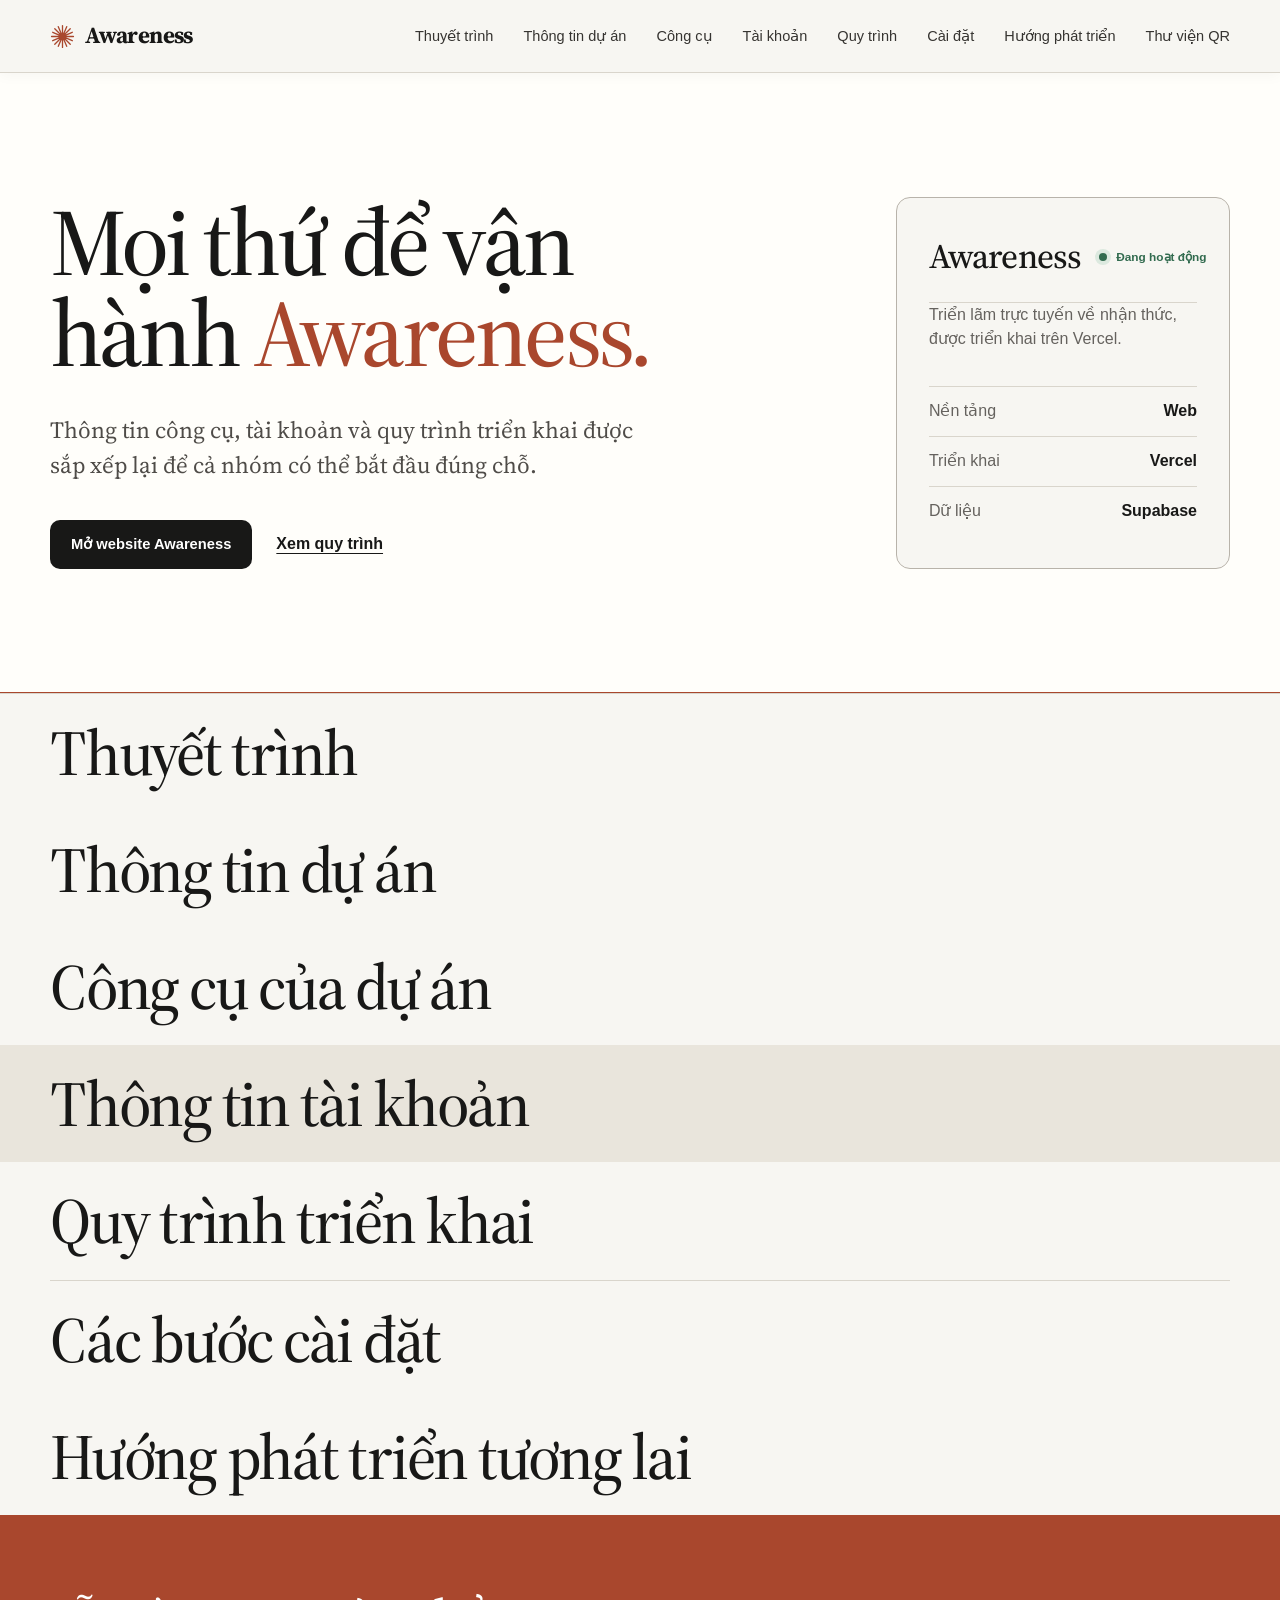
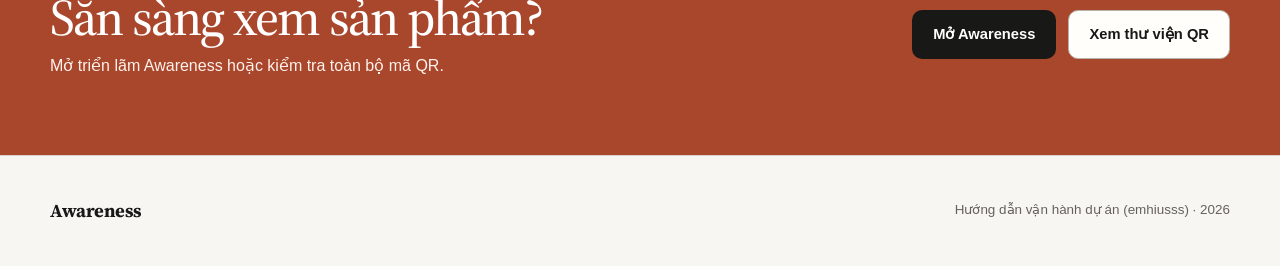
==== commit 2da069b2: "update" ====
--- a/index.html
+++ b/index.html
@@ -31,6 +31,41 @@
     </header>
 
     <main id="top">
+        <section class="hero">
+            <div class="shell hero-grid">
+                <div class="hero-copy">
+                    <h1>Mọi thứ để vận hành <em>Awareness.</em></h1>
+                    <p>Thông tin công cụ, tài khoản và quy trình triển khai được sắp xếp lại để cả nhóm có thể bắt đầu
+                        đúng chỗ.</p>
+                    <div class="hero-actions">
+                        <a class="button button-dark" href="https://awareness-exhibition.vercel.app/" target="_blank"
+                            rel="noopener noreferrer" data-icon="external">Mở website Awareness</a>
+                        <a class="text-link" href="#quy-trinh">Xem quy trình</a>
+                    </div>
+                </div>
+                <aside class="project-summary" aria-label="Tóm tắt sản phẩm">
+                    <div class="summary-title">
+                        <h2>Awareness</h2><span><i class="live-dot" aria-hidden="true"></i> Đang hoạt động</span>
+                    </div>
+                    <p>Triển lãm trực tuyến về nhận thức, được triển khai trên Vercel.</p>
+                    <dl>
+                        <div>
+                            <dt>Nền tảng</dt>
+                            <dd>Web</dd>
+                        </div>
+                        <div>
+                            <dt>Triển khai</dt>
+                            <dd>Vercel</dd>
+                        </div>
+                        <div>
+                            <dt>Dữ liệu</dt>
+                            <dd>Supabase</dd>
+                        </div>
+                    </dl>
+                </aside>
+            </div>
+        </section>
+
         <section class="section shell section-collapsible is-collapsed presentation-section" id="thuyet-trinh">
             <h2 class="section-title"><button class="section-title-toggle" type="button" aria-expanded="false" aria-controls="thuyet-trinh-content">Thuyết trình</button></h2>
             <div class="collapsible-content" id="thuyet-trinh-content" hidden>
@@ -213,48 +248,8 @@
                             <li>Chủ động tìm hiểu nội dung mà không bị giới hạn bởi địa điểm hoặc thời gian tham quan.</li>
                         </ul>
                         <p>Đối với đơn vị quản lý, hệ thống hoàn chỉnh sẽ tạo điều kiện để bổ sung nội dung tuyên truyền, mở rộng kho hiện vật và quản lý tập trung.</p>
-                        <h5>KẾT LUẬN</h5>
-                        <p>Phiên bản hiện tại là bước khởi đầu để hình thành một không gian trưng bày trực tuyến bằng công nghệ 3D.</p>
-                        <p>Sản phẩm đã hướng đến việc giúp người dân tham quan, quan sát và tìm hiểu thông tin về các hiện vật một cách trực quan.</p>
-                        <p>Trong giai đoạn tiếp theo, việc hoàn thiện hệ thống quản lý sẽ giúp đơn vị chủ động hơn trong cập nhật thông tin, bổ sung hiện vật và duy trì hoạt động lâu dài.</p>
-                        <p><strong>Mục tiêu cuối cùng là xây dựng một hệ thống trưng bày trực tuyến phục vụ công tác tuyên truyền, có khả năng mở rộng và quản lý bền vững.</strong></p>
                     </section>
                 </article>
-            </div>
-        </section>
-
-        <section class="hero">
-            <div class="shell hero-grid">
-                <div class="hero-copy">
-                    <h1>Mọi thứ để vận hành <em>Awareness.</em></h1>
-                    <p>Thông tin công cụ, tài khoản và quy trình triển khai được sắp xếp lại để cả nhóm có thể bắt đầu
-                        đúng chỗ.</p>
-                    <div class="hero-actions">
-                        <a class="button button-dark" href="https://awareness-exhibition.vercel.app/" target="_blank"
-                            rel="noopener noreferrer" data-icon="external">Mở website Awareness</a>
-                        <a class="text-link" href="#quy-trinh">Xem quy trình</a>
-                    </div>
-                </div>
-                <aside class="project-summary" aria-label="Tóm tắt sản phẩm">
-                    <div class="summary-title">
-                        <h2>Awareness</h2><span><i class="live-dot" aria-hidden="true"></i> Đang hoạt động</span>
-                    </div>
-                    <p>Triển lãm trực tuyến về nhận thức, được triển khai trên Vercel.</p>
-                    <dl>
-                        <div>
-                            <dt>Nền tảng</dt>
-                            <dd>Web</dd>
-                        </div>
-                        <div>
-                            <dt>Triển khai</dt>
-                            <dd>Vercel</dd>
-                        </div>
-                        <div>
-                            <dt>Dữ liệu</dt>
-                            <dd>Supabase</dd>
-                        </div>
-                    </dl>
-                </aside>
             </div>
         </section>
 
@@ -282,51 +277,45 @@
                     <div class="tool-list">
                         <article class="tool-row">
                             <div>
-                                <h3>GitHub</h3>
+                                <h3><a href="https://github.com/" target="_blank" rel="noopener noreferrer">GitHub</a></h3>
                                 <p>Lưu kho mã nguồn sau khi hoàn thành code trên máy.</p>
                             </div><span class="status status-ready">Đã push xong</span>
                         </article>
                         <article class="tool-row">
                             <div>
-                                <h3>Vercel</h3>
+                                <h3><a href="https://vercel.com/" target="_blank" rel="noopener noreferrer">Vercel</a></h3>
                                 <p>Deploy và chạy website trên internet thông qua kết nối với kho GitHub.</p>
                             </div><span class="status status-ready">Đang sử dụng</span>
                         </article>
                         <article class="tool-row">
                             <div>
-                                <h3>Supabase</h3>
+                                <h3><a href="https://supabase.com/dashboard/project/" target="_blank" rel="noopener noreferrer">Supabase</a></h3>
                                 <p>Lưu trữ dữ liệu dự án (chưa dữ liệu: ảnh, mô hình 3D, video).</p>
                             </div><span class="status status-ready">Đang sử dụng</span>
                         </article>
                         <article class="tool-row">
                             <div>
-                                <h3>ChatGPT</h3>
+                                <h3><a href="https://chatgpt.com/" target="_blank" rel="noopener noreferrer">ChatGPT</a></h3>
                                 <p>Công cụ hỗ trợ chỉnh sửa và chuẩn bị hình ảnh.</p>
                             </div><span class="status status-ready">Đã xong</span>
                         </article>
-                        <article class="tool-row">
+                        <article class="tool-row tool-row-muted">
                             <div>
                                 <h3>Codex</h3>
                                 <p>Công cụ hỗ trợ viết, kiểm tra và cập nhật code.</p>
-                            </div><span class="status status-ready">Đã xong</span>
+                            </div><span class="tool-note">Vì mục tiêu trình bày ý tưởng sản phẩm nên sẽ không cần</span>
                         </article>
                         <article class="tool-row">
                             <div>
-                                <h3>Tencent HY 3D</h3>
+                                <h3><a href="https://hy3d.tencent.ai/" target="_blank" rel="noopener noreferrer">Tencent HY 3D</a></h3>
                                 <p>Tools tạo mô hình 3D</p>
                             </div><span class="status status-ready">Sẵn sàng</span>
                         </article>
                         <article class="tool-row">
                             <div>
-                                <h3>towebp</h3>
+                                <h3><a href="https://towebp.io/" target="_blank" rel="noopener noreferrer">towebp</a></h3>
                                 <p>Công cụ đổi ảnh sang WebP cho dung lượng nhẹ và tải nhanh.</p>
                             </div><span class="status status-ready">Sẵn sàng</span>
-                        </article>
-                        <article class="tool-row">
-                            <div>
-                                <h3>Thanh toán</h3>
-                                <p>Quản lý và theo dõi chi phí, tính toán thanh toán dự án.</p>
-                            </div><span class="status status-waiting">Đang tính</span>
                         </article>
                         <a class="tool-row tool-row-link" href="qr.html">
                             <div>
--- a/styles.css
+++ b/styles.css
@@ -112,7 +112,11 @@
 .tool-list { border-top: 1px solid var(--ink); }
 .tool-row { display: grid; grid-template-columns: minmax(0, 1fr) auto; align-items: center; gap: 30px; min-height: 118px; padding: 24px 10px; border-bottom: 1px solid var(--line); }
 .tool-row h3 { margin: 0 0 5px; font-family: var(--serif); font-size: 1.55rem; font-weight: 500; }
+.tool-row h3 a { text-decoration-color: var(--line-dark); text-decoration-thickness: 1px; text-underline-offset: 5px; }
+.tool-row h3 a:hover { color: var(--clay-dark); text-decoration-color: currentColor; }
 .tool-row p { max-width: 62ch; margin: 0; color: var(--muted); }
+.tool-row-muted h3, .tool-row-muted p { color: var(--muted); }
+.tool-note { max-width: 28ch; color: var(--muted); font-size: .9rem; line-height: 1.45; text-align: right; }
 .status { display: inline-flex; align-items: center; width: fit-content; padding: 6px 11px; border-radius: 999px; font-size: .76rem; font-weight: 750; letter-spacing: .03em; }
 .status-ready { color: #25593f; background: var(--green-soft); }
 .status-waiting { color: #79441f; background: var(--sand); }
@@ -318,6 +322,8 @@
     .section-heading { gap: 18px; margin-bottom: 34px; }
     .section-heading h2, .qr-hero h1 { font-size: 2.75rem; }
     .tool-row { min-height: 112px; padding-inline: 0; }
+    .tool-row-muted { grid-template-columns: 1fr; gap: 12px; }
+    .tool-note { text-align: left; }
     .tool-row h3 { font-size: 1.36rem; }
     .tool-row p { font-size: .9rem; }
     .tool-row-link:hover { padding-inline: 12px; }
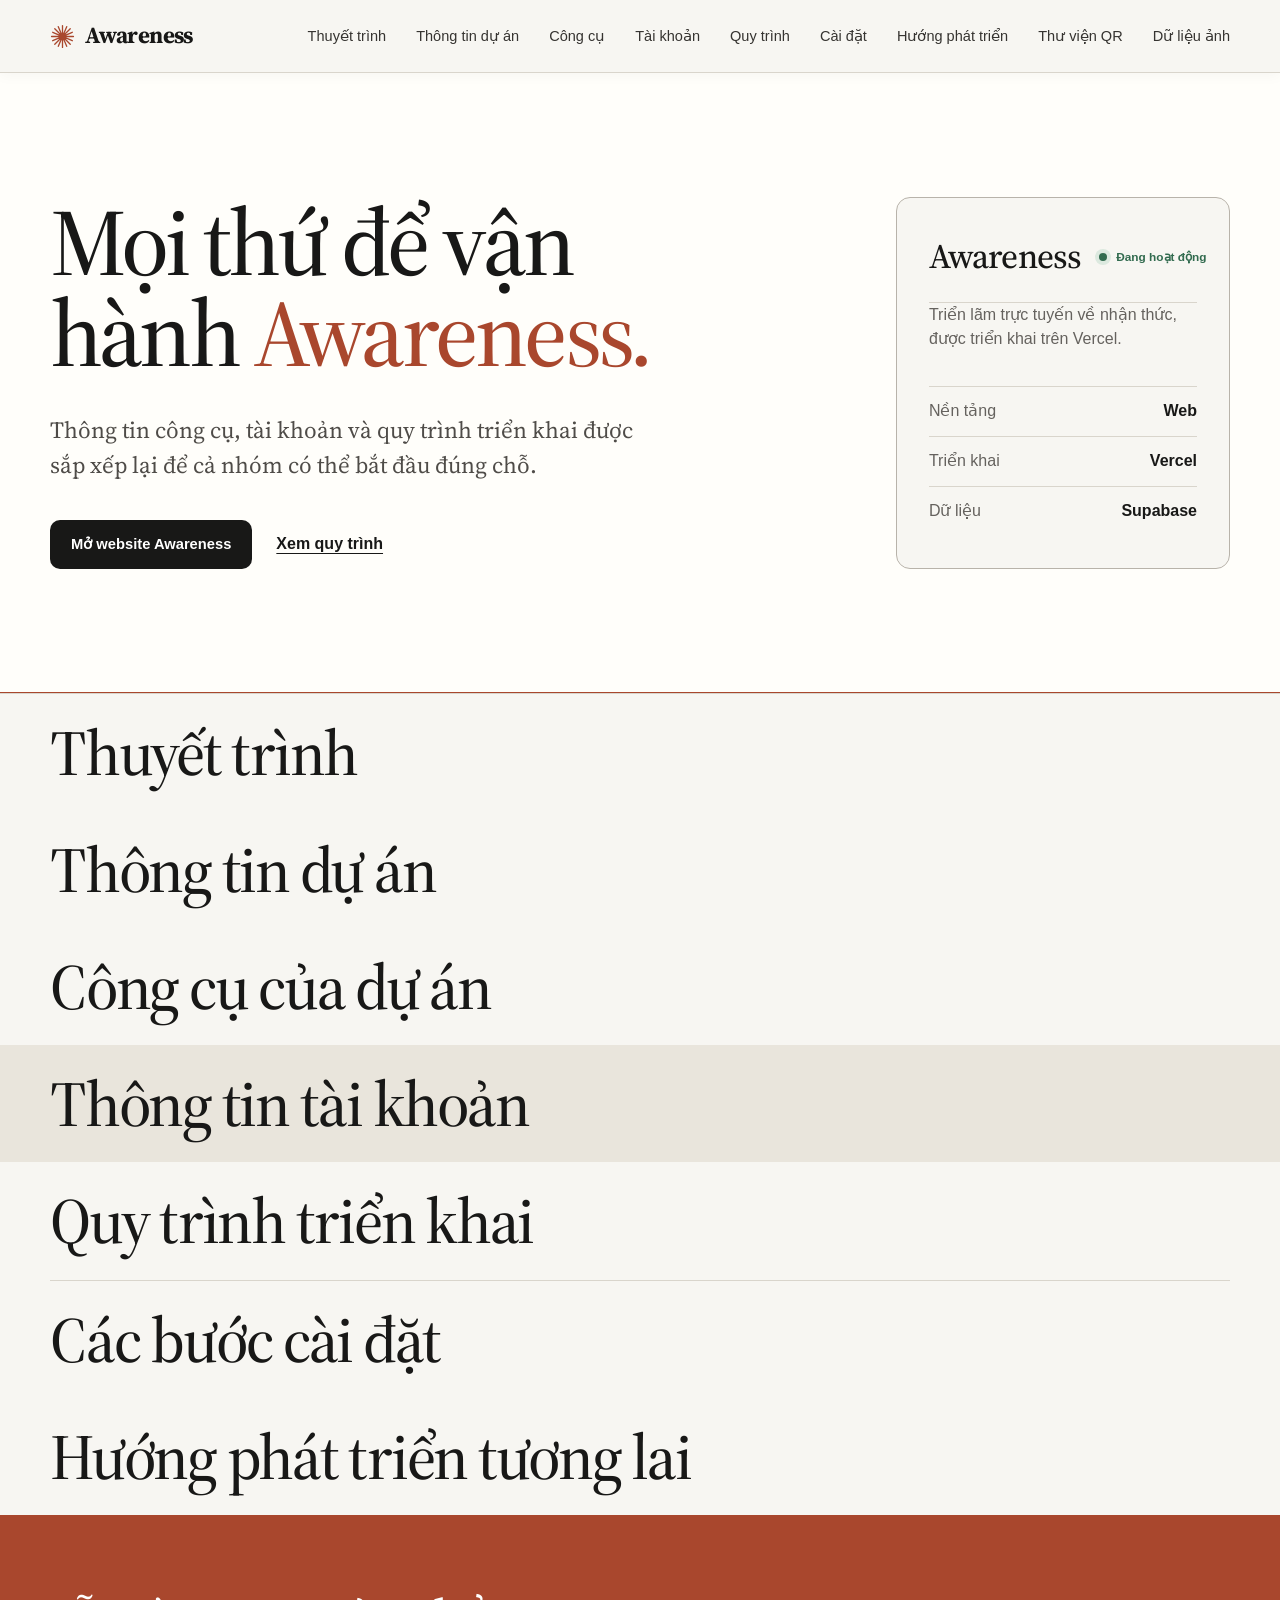
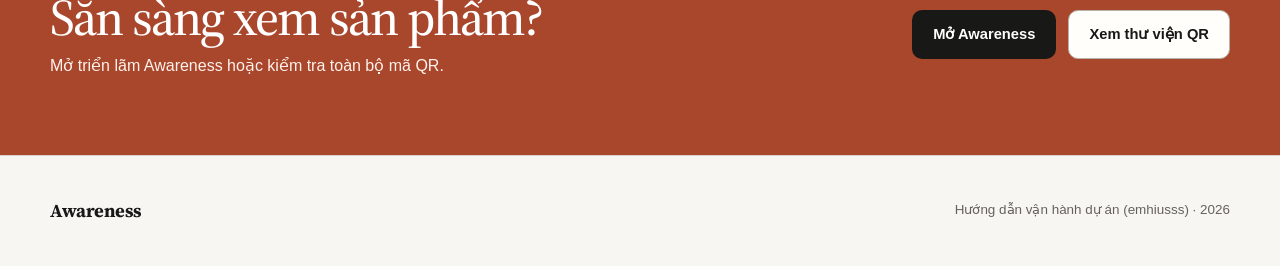
==== commit 7d9840b0: "update" ====
--- a/index.html
+++ b/index.html
@@ -25,7 +25,7 @@
             <nav class="primary-nav" id="primary-nav" aria-label="Điều hướng chính">
                 <a href="#thuyet-trinh">Thuyết trình</a><a href="#thong-tin-du-an">Thông tin dự án</a><a href="#cong-cu">Công cụ</a><a href="#tai-khoan">Tài
                     khoản</a><a href="#quy-trinh">Quy trình</a><a href="#cai-dat">Cài đặt</a><a
-                    href="#huong-phat-trien">Hướng phát triển</a><a href="qr.html">Thư viện QR</a>
+                    href="#huong-phat-trien">Hướng phát triển</a><a href="qr.html">Thư viện QR</a><a href="data-img.html">Dữ liệu ảnh</a>
             </nav>
         </div>
     </header>
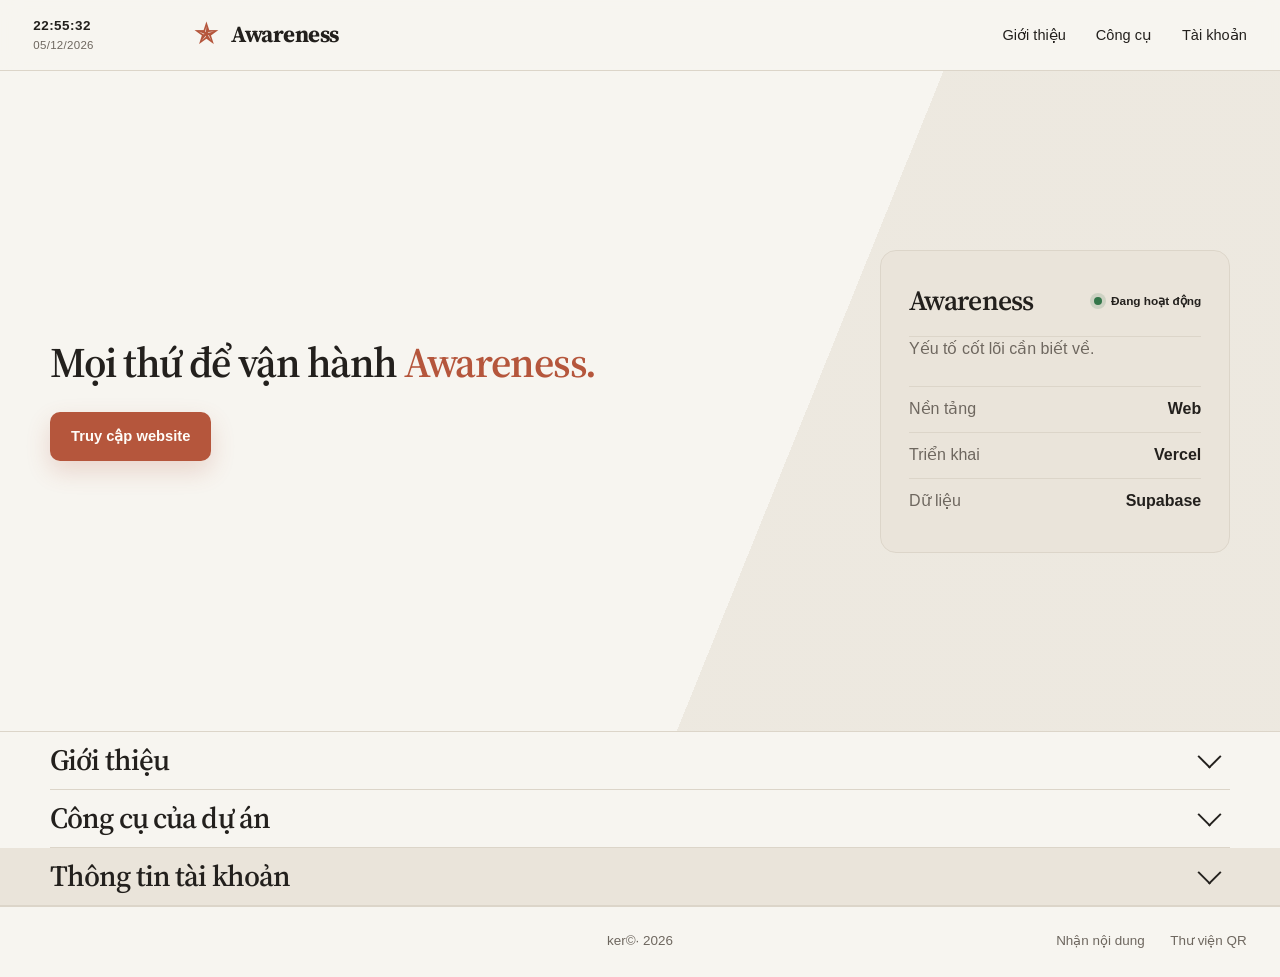
==== commit 2e265ddf: "update" ====
--- a/index.html
+++ b/index.html
@@ -13,19 +13,20 @@
 <body>
     <header class="site-header">
         <div class="shell header-inner">
+                        <time class="header-clock" data-live-clock aria-label="Ngày và giờ hiện tại">
+                <span class="header-clock-time" data-clock-time>--:--:--</span>
+                <span class="header-clock-date" data-clock-date>--/--/----</span>
+            </time>
             <a class="brand" href="#top" aria-label="Awareness — về đầu trang">
-                <svg class="brand-mark" viewBox="0 0 32 32" aria-hidden="true">
-                    <path
-                        d="M16 2v28M2 16h28M6.1 6.1l19.8 19.8M25.9 6.1 6.1 25.9M10.6 3.5l10.8 25M28.5 10.6l-25 10.8M21.4 3.5l-10.8 25M3.5 10.6l25 10.8" />
-                </svg>
+                <span class="brand-mark" aria-hidden="true">✯</span>
                 <span>Awareness</span>
             </a>
             <button class="menu-button" type="button" aria-expanded="false"
                 aria-controls="primary-nav"><span></span><span></span><span class="sr-only">Mở menu</span></button>
             <nav class="primary-nav" id="primary-nav" aria-label="Điều hướng chính">
-                <a href="#thuyet-trinh">Thuyết trình</a><a href="#thong-tin-du-an">Thông tin dự án</a><a href="#cong-cu">Công cụ</a><a href="#tai-khoan">Tài
-                    khoản</a><a href="#quy-trinh">Quy trình</a><a href="#cai-dat">Cài đặt</a><a
-                    href="#huong-phat-trien">Hướng phát triển</a><a href="qr.html">Thư viện QR</a><a href="data-img.html">Dữ liệu ảnh</a>
+                <a href="#gioi-thieu">Giới thiệu</a>
+                <a href="#cong-cu">Công cụ</a>
+                <a href="#tai-khoan">Tài khoản</a>
             </nav>
         </div>
     </header>
@@ -35,19 +36,16 @@
             <div class="shell hero-grid">
                 <div class="hero-copy">
                     <h1>Mọi thứ để vận hành <em>Awareness.</em></h1>
-                    <p>Thông tin công cụ, tài khoản và quy trình triển khai được sắp xếp lại để cả nhóm có thể bắt đầu
-                        đúng chỗ.</p>
                     <div class="hero-actions">
                         <a class="button button-dark" href="https://awareness-exhibition.vercel.app/" target="_blank"
-                            rel="noopener noreferrer" data-icon="external">Mở website Awareness</a>
-                        <a class="text-link" href="#quy-trinh">Xem quy trình</a>
+                            rel="noopener noreferrer" data-icon="external">Truy cập website</a>
                     </div>
                 </div>
                 <aside class="project-summary" aria-label="Tóm tắt sản phẩm">
                     <div class="summary-title">
                         <h2>Awareness</h2><span><i class="live-dot" aria-hidden="true"></i> Đang hoạt động</span>
                     </div>
-                    <p>Triển lãm trực tuyến về nhận thức, được triển khai trên Vercel.</p>
+                    <p>Yếu tố cốt lõi cần biết về.</p>
                     <dl>
                         <div>
                             <dt>Nền tảng</dt>
@@ -66,206 +64,25 @@
             </div>
         </section>
 
-        <section class="section shell section-collapsible is-collapsed presentation-section" id="thuyet-trinh">
-            <h2 class="section-title"><button class="section-title-toggle" type="button" aria-expanded="false" aria-controls="thuyet-trinh-content">Thuyết trình</button></h2>
-            <div class="collapsible-content" id="thuyet-trinh-content" hidden>
-                <article class="presentation-document">
-                    <h3>GIỚI THIỆU HỆ THỐNG TRƯNG BÀY TRỰC TUYẾN 3D</h3>
-                    <p class="presentation-subtitle">Những yếu tố tạo nên sản phẩm và định hướng phát triển</p>
-
-                    <section class="presentation-chapter" id="thuyet-trinh-1">
-                        <h4>1. GIỚI THIỆU SẢN PHẨM HIỆN TẠI</h4>
-                        <p>Website được xây dựng nhằm tạo ra một không gian trưng bày trực tuyến, giúp người dân tìm hiểu, nhận biết các loại ma túy, tiền chất và những chất có tác hại liên quan.</p>
-                        <p>Thay vì chỉ xem tài liệu hoặc hình ảnh thông thường, người tham quan có thể trực tiếp khám phá không gian trưng bày và quan sát các hiện vật dưới dạng mô hình ba chiều (3D).</p>
-                        <p><strong>Ở phiên bản hiện tại, website được tổ chức thành 5 phòng trưng bày.</strong></p>
-                        <p>Mỗi phòng đại diện cho một nhóm hiện vật, được sắp xếp theo chủ đề tương ứng.</p>
-                        <p>Ví dụ: Phòng trưng bày các chất ma túy có nguồn gốc tự nhiên sẽ giới thiệu những hiện vật thuộc nhóm này.</p>
-                        <p><strong>Người tham quan có thể:</strong></p>
-                        <ul>
-                            <li>Tự do lựa chọn phòng trưng bày và di chuyển trong không gian.</li>
-                            <li>Quan sát những hiện vật được trưng bày.</li>
-                            <li>Xoay, phóng to hoặc thu nhỏ mô hình 3D để quan sát.</li>
-                            <li>Xem thông tin giới thiệu, hình ảnh và video minh họa về hiện vật.</li>
-                            <li>Truy cập website thông qua đường dẫn mà không cần đăng ký tài khoản.</li>
-                        </ul>
-                        <p><strong>Tình trạng triển khai:</strong></p>
-                        <p>Đây là phiên bản bước đầu, được xây dựng nhằm ưu tiên hoàn thiện không gian tham quan và giới thiệu hiện vật trong thời gian có hạn.</p>
-                        <p>Website đã có các chức năng tham quan và tương tác cơ bản. Tuy nhiên, hệ thống quản lý nội dung vẫn chưa được phát triển hoàn chỉnh.</p>
-                    </section>
-
-                    <section class="presentation-chapter" id="thuyet-trinh-2">
-                        <h4>2. NHỮNG DỮ LIỆU TẠO NÊN SẢN PHẨM</h4>
-                        <p>Để một hiện vật xuất hiện đầy đủ trên website, cần chuẩn bị ba thành phần chính.</p>
-                        <p><strong>Thứ nhất: Hình ảnh</strong></p>
-                        <p>Hình ảnh được sử dụng để giới thiệu hình dáng, đặc điểm bên ngoài của các hiện vật.</p>
-                        <p>Một số hình ảnh trong tài liệu ban đầu có chất lượng thấp, độ phân giải chưa cao hoặc chưa đáp ứng yêu cầu hiển thị.</p>
-                        <p>Vì vậy, các công cụ hỗ trợ xử lý hình ảnh, bao gồm công nghệ trí tuệ nhân tạo (AI), được sử dụng để nâng cao chất lượng hoặc tạo hình minh họa dựa trên tài liệu tham khảo.</p>
-                        <p>Những hình ảnh được tái dựng cần được đối chiếu với tài liệu gốc và kiểm tra trước khi sử dụng.</p>
-                        <p><strong>Thứ hai: Video</strong></p>
-                        <p>Video có nhiệm vụ truyền tải nội dung tuyên truyền bằng hình ảnh, âm thanh và lời giới thiệu.</p>
-                        <p>Quy trình thực hiện gồm:</p>
-                        <ol>
-                            <li>Tiếp nhận nội dung từ tài liệu do đơn vị cung cấp.</li>
-                            <li>Biên tập thành nội dung thuyết minh dễ hiểu.</li>
-                            <li>Sử dụng công cụ hỗ trợ tạo hoặc biên tập video.</li>
-                            <li>Kiểm tra hình ảnh, âm thanh và nội dung.</li>
-                            <li>Đưa video vào phần giới thiệu của hiện vật.</li>
-                        </ol>
-                        <p>Video giúp người tham quan tiếp nhận thông tin thuận tiện hơn, đặc biệt là những người không có thời gian đọc toàn bộ nội dung tài liệu.</p>
-                        <p><strong>Thứ ba: Mô hình 3D</strong></p>
-                        <p>Mô hình 3D là thành phần tạo nên sự khác biệt giữa website trưng bày trực tuyến và website giới thiệu thông thường.</p>
-                        <p>Để tạo ra một mô hình 3D, quá trình thực hiện gồm nhiều công đoạn:</p>
-                        <ol>
-                            <li>Thu thập hình ảnh và tài liệu về hiện vật.</li>
-                            <li>Xử lý, làm rõ hình ảnh khi cần thiết.</li>
-                            <li>Sử dụng công cụ chuyên dụng để dựng mô hình 3D từ dữ liệu tham khảo.</li>
-                            <li>Kiểm tra và điều chỉnh hình dáng, màu sắc, tỷ lệ.</li>
-                            <li>Tối ưu mô hình để có thể hiển thị trên website.</li>
-                            <li>Lưu trữ mô hình và kết nối với phòng trưng bày tương ứng.</li>
-                        </ol>
-                        <p>Nhờ đó, người tham quan có thể quan sát hiện vật từ nhiều góc độ thay vì chỉ xem một bức ảnh cố định.</p>
-                        <p>Các mô hình được tạo bằng công nghệ hỗ trợ là mô hình minh họa, cần được kiểm tra để bảo đảm phù hợp với hiện vật thực tế.</p>
-                    </section>
-
-                    <section class="presentation-chapter" id="thuyet-trinh-3">
-                        <h4>3. CÁCH WEBSITE VẬN HÀNH</h4>
-                        <p>Để dễ hình dung, có thể chia website thành hai phần.</p>
-                        <p><strong>Phần thứ nhất: Không gian tham quan</strong></p>
-                        <p>Đây là những gì người dân trực tiếp nhìn thấy khi mở website.</p>
-                        <p>Bao gồm các phòng trưng bày, hiện vật, hình ảnh, video và nội dung giới thiệu.</p>
-                        <p><strong>Phần thứ hai: Nơi lưu trữ dữ liệu</strong></p>
-                        <p>Đây là nơi lưu giữ các tài liệu cần thiết để website hoạt động.</p>
-                        <p>Có thể hình dung giống như một kho tư liệu, bên trong chứa hình ảnh, video và mô hình 3D của từng hiện vật.</p>
-                        <p>Định hướng lưu trữ tập trung sử dụng một nền tảng như Supabase để phục vụ việc quản lý dữ liệu lâu dài.</p>
-                        <p><strong>Ví dụ về quy trình hiển thị một hiện vật:</strong></p>
-                        <p>Đầu tiên, hình ảnh và mô hình 3D được hoàn thiện.</p>
-                        <p>Sau đó, dữ liệu được đưa lên nơi lưu trữ và tạo ra đường dẫn để website truy cập.</p>
-                        <p>Cuối cùng, hiện vật sẽ được liên kết với phòng trưng bày phù hợp.</p>
-                        <p>Khi người dân lựa chọn hiện vật, website sử dụng những dữ liệu đã được chuẩn bị để hiển thị hình ảnh, mô hình 3D và nội dung giới thiệu.</p>
-                    </section>
-
-                    <section class="presentation-chapter" id="thuyet-trinh-4">
-                        <h4>4. GIỚI HẠN CỦA PHIÊN BẢN HIỆN TẠI</h4>
-                        <p>Mặc dù website đã có thể phục vụ hoạt động tham quan và giới thiệu hiện vật, hệ thống hiện tại vẫn còn một hạn chế quan trọng.</p>
-                        <p><strong>Đơn vị quản lý chưa thể chủ động thêm, sửa hoặc xóa hiện vật thông qua một giao diện quản lý riêng.</strong></p>
-                        <p>Ví dụ:</p>
-                        <p>Khi đơn vị muốn bổ sung một loại ma túy mới, thay đổi hình ảnh hoặc cập nhật nội dung tuyên truyền, quá trình này vẫn cần có sự hỗ trợ của người phụ trách kỹ thuật.</p>
-                        <p>Điều đó có nghĩa là:</p>
-                        <ul>
-                            <li>Người dân có thể tham quan và tiếp nhận thông tin.</li>
-                            <li>Nội dung hiển thị chủ yếu được chuẩn bị từ trước.</li>
-                            <li>Việc cập nhật chưa được thực hiện trực tiếp bởi cán bộ quản lý.</li>
-                            <li>Khi bổ sung hiện vật, người phụ trách kỹ thuật cần xử lý và cập nhật dữ liệu lên website.</li>
-                        </ul>
-                        <p>Đây là giới hạn của phiên bản triển khai bước đầu, không phải giới hạn của công nghệ trưng bày 3D.</p>
-                    </section>
-
-                    <section class="presentation-chapter" id="thuyet-trinh-5">
-                        <h4>5. ĐỊNH HƯỚNG PHÁT TRIỂN WEBSITE HOÀN CHỈNH</h4>
-                        <p>Mục tiêu trong giai đoạn tiếp theo là phát triển website thành một hệ thống trưng bày và quản lý nội dung hoàn chỉnh.</p>
-                        <p>Hệ thống sẽ có hai nhóm sử dụng riêng biệt.</p>
-                        <h5>A. Đối với người dân</h5>
-                        <p>Người dân vẫn được tự do truy cập và tham quan các phòng trưng bày mà không cần tài khoản.</p>
-                        <p>Có thể xem hình ảnh, video, thông tin và mô hình 3D của từng hiện vật.</p>
-                        <p>Các nội dung mới được đơn vị quản lý công bố sẽ được cập nhật trên website.</p>
-                        <h5>B. Đối với đơn vị quản lý</h5>
-                        <p>Xây dựng một khu vực quản lý riêng, chỉ cán bộ được cấp quyền mới có thể truy cập.</p>
-                        <p>Tại đây, người quản lý có thể:</p>
-                        <ul>
-                            <li><strong>Thêm mới:</strong> Bổ sung hiện vật, phòng trưng bày, hình ảnh, video và mô hình 3D.</li>
-                            <li><strong>Chỉnh sửa:</strong> Thay đổi tên, thông tin giới thiệu, hình ảnh hoặc nội dung tuyên truyền.</li>
-                            <li><strong>Xóa:</strong> Loại bỏ những thông tin hoặc hiện vật không còn phù hợp.</li>
-                            <li><strong>Quản lý:</strong> Sắp xếp hiện vật vào các phòng tương ứng.</li>
-                            <li><strong>Kiểm duyệt và công bố:</strong> Kiểm tra nội dung trước khi đưa đến người tham quan.</li>
-                        </ul>
-                        <p><strong>Ví dụ thực tế:</strong></p>
-                        <p>Khi xuất hiện một loại ma túy mới cần tuyên truyền, cán bộ quản lý chỉ cần truy cập khu vực quản trị, nhập thông tin và bổ sung dữ liệu liên quan.</p>
-                        <p>Sau khi nội dung được kiểm duyệt và công bố, hiện vật mới sẽ xuất hiện trong phòng trưng bày tương ứng.</p>
-                        <p>Quá trình này không cần chỉnh sửa trực tiếp mã nguồn của website.</p>
-                        <p><strong>Lợi ích lâu dài:</strong></p>
-                        <p>Đơn vị có thể chủ động quản lý, bổ sung và cập nhật thông tin, hạn chế phụ thuộc vào người xây dựng website ban đầu.</p>
-                    </section>
-
-                    <section class="presentation-chapter" id="thuyet-trinh-6">
-                        <h4>6. NHỮNG YẾU TỐ VÀ CÔNG CỤ XÂY DỰNG WEBSITE</h4>
-                        <p>Website không chỉ được tạo ra từ một công cụ duy nhất mà là sự kết hợp của nhiều công đoạn.</p>
-                        <p><strong>1. Xây dựng giao diện và không gian trưng bày</strong></p>
-                        <p>Bao gồm thiết kế website, xây dựng phòng trưng bày, bố trí hiện vật và các chức năng tương tác.</p>
-                        <p>Quá trình này có thể được thực hiện bởi người phát triển phần mềm, kết hợp với các công cụ AI hỗ trợ hoặc nhân sự chuyên môn bên ngoài.</p>
-                        <p><strong>2. Xử lý hình ảnh</strong></p>
-                        <p>Sử dụng phần mềm và công cụ AI để làm rõ, điều chỉnh hoặc tạo hình minh họa từ dữ liệu tham khảo.</p>
-                        <p><strong>3. Sản xuất video</strong></p>
-                        <p>Sử dụng công cụ hỗ trợ xây dựng video thuyết minh, kết hợp biên tập hình ảnh, âm thanh và nội dung.</p>
-                        <p><strong>4. Xây dựng mô hình 3D</strong></p>
-                        <p>Sử dụng công cụ tạo mô hình chuyên dụng, kết hợp kiểm tra và điều chỉnh để tạo ra hiện vật có thể quan sát trong không gian ba chiều.</p>
-                        <p><strong>5. Lưu trữ và vận hành dữ liệu</strong></p>
-                        <p>Dữ liệu được đưa lên nền tảng lưu trữ phù hợp, từ đó kết nối với các phòng trưng bày của website.</p>
-                        <p><strong>6. Kiểm tra và bảo trì</strong></p>
-                        <p>Theo dõi hoạt động của website, kiểm tra lỗi, bảo đảm các hiện vật và nội dung hiển thị ổn định.</p>
-                        <p>Các công đoạn này cần được phối hợp để hình thành một sản phẩm có thể sử dụng trong thực tế.</p>
-                    </section>
-
-                    <section class="presentation-chapter" id="thuyet-trinh-7">
-                        <h4>7. CHI PHÍ XÂY DỰNG VÀ DUY TRÌ SẢN PHẨM</h4>
-                        <h5>A. Các nhóm chi phí trong giai đoạn hiện tại</h5>
-                        <p><strong>1. Chi phí xây dựng và bảo trì website</strong></p>
-                        <p>Bao gồm công sức xây dựng giao diện, tạo không gian trưng bày, tích hợp hiện vật, kiểm tra và khắc phục lỗi.</p>
-                        <p>Chi phí phát triển ban đầu và chi phí bảo trì cần được xác định riêng.</p>
-                        <p><strong>2. Chi phí công cụ hỗ trợ hình ảnh</strong></p>
-                        <p>Phát sinh khi sử dụng các công cụ xử lý hoặc tạo lại hình ảnh nhằm đáp ứng yêu cầu hiển thị.</p>
-                        <p>Chi phí phụ thuộc vào số lượng hình ảnh và công cụ được sử dụng.</p>
-                        <p><strong>3. Chi phí công cụ hỗ trợ tạo mô hình 3D</strong></p>
-                        <p>Các nền tảng dựng mô hình 3D có thể tính phí theo gói dịch vụ hoặc số lượt sử dụng.</p>
-                        <p>Một hiện vật có thể cần xử lý nhiều lần để đạt chất lượng phù hợp.</p>
-                        <p><strong>4. Chi phí video nếu phát sinh</strong></p>
-                        <p>Phụ thuộc vào phương pháp sản xuất, công cụ được sử dụng, số lượng và thời lượng video.</p>
-                        <h5>B. Chi phí dự kiến khi phát triển hoàn chỉnh</h5>
-                        <p>Ngoài các khoản chi phí phục vụ việc tạo hiện vật, hệ thống hoàn chỉnh cần xem xét:</p>
-                        <p><strong>1. Chi phí phát triển hệ thống quản trị</strong></p>
-                        <p>Đây là khoản đầu tư để xây dựng chức năng đăng nhập, phân quyền và quản lý nội dung cho cán bộ phụ trách.</p>
-                        <p><strong>2. Chi phí bảo trì và hỗ trợ kỹ thuật</strong></p>
-                        <p>Nhằm kiểm tra, sửa lỗi, bảo đảm website tiếp tục hoạt động ổn định.</p>
-                        <p><strong>3. Chi phí tạo mới hình ảnh, video và mô hình 3D</strong></p>
-                        <p>Phát sinh khi cần bổ sung hiện vật hoặc cập nhật nội dung.</p>
-                        <p><strong>4. Chi phí tên miền</strong></p>
-                        <p>Tên miền là địa chỉ giúp người dân truy cập website dễ dàng.</p>
-                        <p>Ví dụ, đơn vị có thể xem xét sử dụng địa chỉ kết thúc bằng .com hoặc .vn.</p>
-                        <p>Tên miền thường cần được duy trì theo năm và có mức giá khác nhau tùy loại tên miền và nhà cung cấp.</p>
-                        <p><strong>5. Chi phí lưu trữ và vận hành trực tuyến</strong></p>
-                        <p>Website và dữ liệu cần được đặt trên hạ tầng có khả năng phục vụ người truy cập qua Internet.</p>
-                        <p>Tùy số lượng hiện vật, dung lượng video, mô hình 3D và số người truy cập, có thể phát sinh chi phí lưu trữ hoặc nâng cấp dịch vụ.</p>
-                        <p><strong>Lưu ý:</strong> Không phải tất cả các khoản trên đều phát sinh ngay. Chi phí thực tế cần được xác định theo quy mô, số lượng hiện vật và phương án vận hành được lựa chọn.</p>
-                    </section>
-
-                    <section class="presentation-chapter" id="thuyet-trinh-8">
-                        <h4>8. GIÁ TRỊ VÀ MỤC TIÊU LÂU DÀI</h4>
-                        <p>Việc xây dựng không gian trưng bày 3D không chỉ nhằm giới thiệu hình ảnh các loại ma túy mà còn hướng đến hình thức tuyên truyền trực quan, dễ tiếp cận.</p>
-                        <p>Website có thể giúp người dân:</p>
-                        <ul>
-                            <li>Tiếp cận thông tin tuyên truyền thông qua Internet.</li>
-                            <li>Quan sát và tìm hiểu những hiện vật được mô phỏng bằng công nghệ 3D.</li>
-                            <li>Nâng cao nhận thức về các loại ma túy, tiền chất và tác hại liên quan.</li>
-                            <li>Chủ động tìm hiểu nội dung mà không bị giới hạn bởi địa điểm hoặc thời gian tham quan.</li>
-                        </ul>
-                        <p>Đối với đơn vị quản lý, hệ thống hoàn chỉnh sẽ tạo điều kiện để bổ sung nội dung tuyên truyền, mở rộng kho hiện vật và quản lý tập trung.</p>
-                    </section>
-                </article>
-            </div>
-        </section>
-
-        <section class="section shell section-collapsible is-collapsed" id="thong-tin-du-an">
-            <h2 class="section-title"><button class="section-title-toggle" type="button" aria-expanded="false" aria-controls="thong-tin-du-an-content">Thông tin dự án</button></h2>
-            <div class="collapsible-content" id="thong-tin-du-an-content" hidden>
-                <div>
-                    <p class="section-desc">Giới thiệu, mục tiêu và bối cảnh hoạt động của triển lãm trực tuyến Awareness.</p>
-                    <div class="project-info-card">
-                        <div class="project-info-content">
-                            <p><strong>AWARENESS</strong> là website triển lãm 3D được xây dựng bằng React, Vite, TypeScript và Three.js. Website chạy trên trình duyệt và có thể triển khai bằng hosting tĩnh, không cần backend riêng. Các phòng trưng bày và trang hiện vật được điều hướng bằng URL dạng hash.</p>
-                            <p>Cấu trúc phòng và thông tin hiện vật nằm trong mã nguồn. Mô hình 3D, hình ảnh và video được tải qua URL công khai từ Supabase Storage. Khi mở trang, website đọc một file JSON media manifest để gắn đúng URL cho từng hiện vật. Nhờ đó, có thể thay đường dẫn media trên Supabase mà không cần sửa giao diện hoặc triển khai lại website.</p>
-                            <p>Nếu không tải được manifest trực tuyến, website dùng bản đã lưu trong trình duyệt hoặc bản dự phòng đi kèm mã nguồn. Cách tổ chức này giúp dự án dễ triển khai, vận hành và cập nhật tư liệu.</p>
-                        </div>
-                    </div>
-                </div>
+        <section class="section shell section-collapsible is-collapsed intro-section" id="gioi-thieu">
+            <h2 class="section-title"><button class="section-title-toggle" type="button" aria-expanded="false" aria-controls="gioi-thieu-content">Giới thiệu</button></h2>
+            <div class="collapsible-content" id="gioi-thieu-content" hidden>
+            <div class="intro-content">
+                <h3 class="intro-content-title">@@@</h3>
+                <p><strong>AWARENESS</strong> là website triển lãm trực tuyến về ma túy và tiền chất, được thiết kế dưới dạng <strong>bảo tàng ảo 3D</strong>, mang đến không gian trưng bày trực quan, sinh động và dễ tiếp cận trên cả máy tính lẫn điện thoại.</p>
+                <p><strong>Đường dẫn truy cập:</strong> <a href="https://awareness-exhibition.vercel.app/" target="_blank" rel="noopener noreferrer">awareness</a></p>
+                <p>Triển lãm hiện có <strong>5 phòng trưng bày với tổng cộng 27 hiện vật</strong>, được chia theo từng chủ đề:</p>
+                <ol class="intro-room-list">
+                    <li><strong>Phòng 1 – Chất ma túy nguồn gốc tự nhiên:</strong> Gồm 4 hiện vật như cần sa, thuốc phiện, morphine và lá coca.</li>
+                    <li><strong>Phòng 2 – Chất ma túy nguồn gốc bán tổng hợp:</strong> Gồm 3 hiện vật: heroin, LSD và cocaine dạng tinh thể.</li>
+                    <li><strong>Phòng 3 – Chất ma túy nguồn gốc tổng hợp toàn phần:</strong> Gồm 5 hiện vật như ma túy đá, thuốc lắc, ketamine, cỏ Mỹ và nấm ảo giác.</li>
+                    <li><strong>Phòng 4 – Tiền chất ma túy thường gặp:</strong> Gồm 9 hiện vật là các loại hóa chất có thể được sử dụng trong những lĩnh vực hợp pháp nhưng cũng có nguy cơ bị lợi dụng sai mục đích.</li>
+                    <li><strong>Phòng 5 – Một số loại ma túy cần chú ý hiện nay:</strong> Gồm 6 hiện vật liên quan đến các dạng ma túy núp bóng trong đồ uống, bánh kẹo, thuốc lá điện tử và những sản phẩm quen thuộc.</li>
+                </ol>
+                <p>Trong mỗi phòng, các hiện vật được bố trí trên những bục trưng bày trong không gian 3D. Người dùng có thể tự do di chuyển, thay đổi góc nhìn, lựa chọn từng hiện vật để xem thông tin giới thiệu hoặc mở trang chi tiết.</p>
+                <p>Tại trang chi tiết, mỗi hiện vật có <strong>mô hình 3D có thể xoay, phóng to và thu nhỏ</strong>, kết hợp với hình ảnh minh họa và nội dung thuyết minh về đặc điểm, phân loại, tác hại cũng như những thông tin liên quan.</p>
+                <p>Website mang đến trải nghiệm tham quan tương tự một bảo tàng thực tế, nhưng được số hóa hoàn toàn, giúp việc tìm hiểu về ma túy và tiền chất trở nên trực quan, thuận tiện và dễ hiểu hơn.</p>
+            </div>
             </div>
         </section>
 
@@ -273,12 +90,12 @@
             <h2 class="section-title"><button class="section-title-toggle" type="button" aria-expanded="false" aria-controls="cong-cu-content">Công cụ của dự án</button></h2>
             <div class="collapsible-content" id="cong-cu-content" hidden>
                 <div>
-                    <p class="section-desc">Mỗi công cụ có một vai trò rõ ràng trong quá trình xây dựng và đưa Awareness lên internet.</p>
+                    <p class="section-desc">Mỗi công cụ có một vai trò trong quá trình xây dựng Awareness và đưa lên internet.</p>
                     <div class="tool-list">
                         <article class="tool-row">
                             <div>
                                 <h3><a href="https://github.com/" target="_blank" rel="noopener noreferrer">GitHub</a></h3>
-                                <p>Lưu kho mã nguồn sau khi hoàn thành code trên máy.</p>
+                                <p>Nơi lưu mã nguồn code.</p>
                             </div><span class="status status-ready">Đã push xong</span>
                         </article>
                         <article class="tool-row">
@@ -297,32 +114,14 @@
                             <div>
                                 <h3><a href="https://chatgpt.com/" target="_blank" rel="noopener noreferrer">ChatGPT</a></h3>
                                 <p>Công cụ hỗ trợ chỉnh sửa và chuẩn bị hình ảnh.</p>
-                            </div><span class="status status-ready">Đã xong</span>
-                        </article>
-                        <article class="tool-row tool-row-muted">
-                            <div>
-                                <h3>Codex</h3>
-                                <p>Công cụ hỗ trợ viết, kiểm tra và cập nhật code.</p>
-                            </div><span class="tool-note">Vì mục tiêu trình bày ý tưởng sản phẩm nên sẽ không cần</span>
-                        </article>
-                        <article class="tool-row">
-                            <div>
-                                <h3><a href="https://hy3d.tencent.ai/" target="_blank" rel="noopener noreferrer">Tencent HY 3D</a></h3>
-                                <p>Tools tạo mô hình 3D</p>
-                            </div><span class="status status-ready">Sẵn sàng</span>
+                            </div><span class="status status-ready">Đang sử dụng</span>
                         </article>
                         <article class="tool-row">
                             <div>
                                 <h3><a href="https://towebp.io/" target="_blank" rel="noopener noreferrer">towebp</a></h3>
-                                <p>Công cụ đổi ảnh sang WebP cho dung lượng nhẹ và tải nhanh.</p>
-                            </div><span class="status status-ready">Sẵn sàng</span>
-                        </article>
-                        <a class="tool-row tool-row-link" href="qr.html">
-                            <div>
-                                <h3>Thư viện QR</h3>
-                                <p>Xem 29 mã QR của triển lãm, được chia theo từng phòng.</p>
-                            </div><span class="row-action" data-icon="right">Mở thư viện</span>
-                        </a>
+                                <p>Công cụ đổi ảnh sang WebP cho tối ưu website.</p>
+                            </div><span class="status status-ready">Đang sử dụng</span>
+                        </article>
                     </div>
                 </div>
             </div>
@@ -360,7 +159,7 @@
                                         Email</button>
                                     <button class="copy-button" type="button" data-copy="thanhthong123@">Chép Pass</button>
                                     <a href="https://accounts.google.com/" target="_blank" rel="noopener noreferrer"
-                                        data-icon="external">Đăng nhập</a>
+                                        data-icon="external">Mở</a>
                                 </div>
                             </article>
                             <article class="account-row">
@@ -378,7 +177,7 @@
                                     <button class="copy-button" type="button" data-copy="thanhthong99999">Chép TK</button>
                                     <button class="copy-button" type="button" data-copy="thanhthong123@">Chép Pass</button>
                                     <a href="https://github.com/login" target="_blank" rel="noopener noreferrer"
-                                        data-icon="external">Đăng nhập</a>
+                                        data-icon="external">Mở</a>
                                 </div>
                             </article>
                             <article class="account-row">
@@ -388,8 +187,8 @@
                                     <p>Chỉnh sửa ảnh.</p>
                                 </div>
                                 <div class="account-detail">
-                                    <div class="detail-item"><span>Phương thức đăng nhập</span><strong>Đăng nhập bằng tài khoản
-                                            Google vừa đăng nhập ở trên</strong></div>
+                                    <div class="detail-item"><span>Phương thức Mở</span><strong>Mở bằng tài khoản
+                                            Google vừa Mở ở trên</strong></div>
                                     <div class="detail-item"><span>Tài khoản liên
                                             kết</span><code>thanhthongdev.1999@gmail.com</code></div>
                                 </div>
@@ -405,8 +204,8 @@
                                     <p>Lưu dữ liệu như ảnh, mô hình 3D, video.</p>
                                 </div>
                                 <div class="account-detail">
-                                    <div class="detail-item"><span>Phương thức đăng nhập</span><strong>Đăng nhập từ ChatGPT /
-                                            Google vừa đăng nhập ở trên</strong></div>
+                                    <div class="detail-item"><span>Phương thức Mở</span><strong>Mở từ ChatGPT /
+                                            Google vừa Mở ở trên</strong></div>
                                 </div>
                                 <div class="account-actions">
                                     <a href="https://supabase.com/dashboard/sign-in?returnTo=%2Forg" target="_blank"
@@ -433,303 +232,34 @@
             </div>
         </section>
 
-        <section class="section workflow-section shell section-collapsible is-collapsed" id="quy-trinh">
-            <h2 class="section-title"><button class="section-title-toggle" type="button" aria-expanded="false" aria-controls="quy-trinh-content">Quy trình triển khai</button></h2>
-            <div class="collapsible-content" id="quy-trinh-content" hidden>
-                <div>
-                    <p class="section-desc">Các bước thực hiện đưa sản phẩm Awareness lên internet.</p>
-                    <ol class="workflow-list">
-                        <li><span class="step-number">1</span>
-                            <div>
-                                <h3>Code tại VS Code</h3>
-                                <p>Code tại VS Code tại máy connect với tài khoản GitHub (đã tạo).</p>
-                            </div>
-                        </li>
-                        <li><span class="step-number">2</span>
-                            <div>
-                                <h3>Đẩy code lên GitHub</h3>
-                                <p>Code xong đẩy lên kho GitHub (đã push xong).</p>
-                            </div>
-                        </li>
-                        <li><span class="step-number">3</span>
-                            <div>
-                                <h3>Kết nối Vercel</h3>
-                                <p>Vào Vercel connect với kho GitHub đã chứa code đã tải từ máy lên.</p>
-                            </div>
-                        </li>
-                        <li><span class="step-number">4</span>
-                            <div>
-                                <h3>Website hoạt động</h3>
-                                <p>Sẽ ra đường dẫn triển lãm trực tuyến chạy trên internet.</p><a
-                                    href="https://awareness-exhibition.vercel.app/" target="_blank" rel="noopener noreferrer"
-                                    data-icon="external">awareness-exhibition.vercel.app</a>
-                            </div>
-                        </li>
-                    </ol>
-                </div>
-            </div>
-
-            <div class="installation-steps section-collapsible is-collapsed" id="cai-dat">
-                <h3 class="section-title"><button class="section-title-toggle" type="button" aria-expanded="false" aria-controls="cai-dat-content">Các bước cài đặt</button></h3>
-                <div class="collapsible-content" id="cai-dat-content" hidden>
-                    <div>
-                        <p class="section-desc">Hướng dẫn thiết lập môi trường, công cụ và khởi chạy dự án từ đầu.</p>
-                        <div class="setup-stages">
-                    <article class="setup-stage">
-                        <div class="setup-stage-header">
-                            <span class="stage-tag">Phần 1</span>
-                            <h4>Môi trường code & Công cụ cơ bản</h4>
-                            <p>Tối ưu giao diện Windows, tải bộ cài đặt và thiết lập VS Code.</p>
-                        </div>
-                        <div class="setup-items">
-                            <div class="setup-item">
-                                <h5>1. Cấu hình Windows tránh nhảy tab Microsoft Edge khi Alt + Tab</h5>
-                                <p>Vào <strong>Settings</strong> &rarr; <strong>System</strong> &rarr;
-                                    <strong>Multitasking</strong> &rarr; Tại mục <em>Alt + Tab</em> chọn:
-                                    <code>Don't show tabs</code>.</p>
-                            </div>
-
-                            <div class="drive-banner github-banner">
-                                <div class="drive-banner-text">
-                                    <strong>Clone mã nguồn dự án từ GitHub</strong>
-                                    <span>Tải toàn bộ source code dự án về máy tính qua Git:</span>
-                                </div>
-                                <a href="https://github.com/mosaic-works/Guide"
-                                    target="_blank" rel="noopener noreferrer" class="button button-dark">Mở GitHub</a>
-                            </div>
-
-                            <div class="setup-item" style="margin-top: -8px; margin-bottom: 20px;">
-                                <div class="code-box">
-                                    <code>git clone https://github.com/mosaic-works/Guide.git</code>
-                                    <button type="button" class="copy-button"
-                                        data-copy="git clone https://github.com/mosaic-works/Guide.git">Sao chép</button>
-                                </div>
-                            </div>
-
-                            <div class="setup-item">
-                                <h5>2. Cài đặt môi trường & phần mềm lập trình</h5>
-                                <ol class="step-checklist">
-                                    <li><strong>VS Code</strong>: Trình soạn thảo mã nguồn chính + <strong>Antigravity
-                                            IDE</strong>.</li>
-                                    <li><strong>Git Bash</strong>: Công cụ điều khiển dòng lệnh Git trên Windows.</li>
-                                    <li><strong>Extensions cho VS Code</strong>: Cài đặt 3 tiện ích mở rộng bắt buộc:
-                                        <code>Code Runner</code>, <code>HTML CSS Support</code>,
-                                        <code>Live Server</code>.
-                                    </li>
-                                </ol>
-                            </div>
-                        </div>
-                    </article>
-
-                    <article class="setup-stage">
-                        <div class="setup-stage-header">
-                            <span class="stage-tag">Phần 2</span>
-                            <h4>Cài đặt Node.js, npm & Git</h4>
-                            <p>Cài đặt qua dòng lệnh winget hoặc tải trực tiếp từ trang chính thức.</p>
-                        </div>
-                        <div class="setup-items">
-                            <div class="setup-item">
-                                <h5>Tải bộ cài thủ công từ website chính thức</h5>
-                                <p>
-                                    Node.js: <a href="https://nodejs.org/en/download" target="_blank"
-                                        rel="noopener noreferrer" class="link-pill">nodejs.org/en/download</a>
-                                    &nbsp;·&nbsp;
-                                    Git: <a href="https://git-scm.com/install/windows" target="_blank"
-                                        rel="noopener noreferrer" class="link-pill">git-scm.com/install/windows</a>
-                                </p>
-                            </div>
-
-                            <div class="setup-item">
-                                <h5>Cài đặt Node.js LTS (qua Winget trong PowerShell)</h5>
-                                <div class="code-box">
-                                    <code>winget install --id OpenJS.NodeJS.LTS -e --source winget --accept-package-agreements --accept-source-agreements</code>
-                                    <button type="button" class="copy-button"
-                                        data-copy="winget install --id OpenJS.NodeJS.LTS -e --source winget --accept-package-agreements --accept-source-agreements">Sao
-                                        chép</button>
-                                </div>
-                            </div>
-
-                            <div class="setup-item">
-                                <h5>Cài đặt Git (qua Winget trong PowerShell)</h5>
-                                <div class="code-box">
-                                    <code>winget install --id Git.Git -e --source winget --accept-package-agreements --accept-source-agreements</code>
-                                    <button type="button" class="copy-button"
-                                        data-copy="winget install --id Git.Git -e --source winget --accept-package-agreements --accept-source-agreements">Sao
-                                        chép</button>
-                                </div>
-                            </div>
-
-                            <div class="setup-item">
-                                <h5>Bật quyền thực thi Script trên PowerShell (RemoteSigned)</h5>
-                                <div class="code-box">
-                                    <code>Set-ExecutionPolicy -Scope CurrentUser -ExecutionPolicy RemoteSigned</code>
-                                    <button type="button" class="copy-button"
-                                        data-copy="Set-ExecutionPolicy -Scope CurrentUser -ExecutionPolicy RemoteSigned">Sao
-                                        chép</button>
-                                </div>
-                            </div>
-
-                            <div class="setup-item">
-                                <h5>Kiểm tra phiên bản npm sau khi cài</h5>
-                                <div class="code-box">
-                                    <code>npm -v</code>
-                                    <button type="button" class="copy-button" data-copy="npm -v">Sao chép</button>
-                                </div>
-                            </div>
-                        </div>
-                    </article>
-
-                    <article class="setup-stage">
-                        <div class="setup-stage-header">
-                            <span class="stage-tag">Phần 3</span>
-                            <h4>Cấu hình tài khoản GitHub trên máy</h4>
-                            <p>Thiết lập thông tin tác giả commit và đăng nhập tài khoản máy tính.</p>
-                        </div>
-                        <div class="setup-items">
-                            <div class="setup-item">
-                                <h5>1. Cấu hình thông tin tác giả commit</h5>
-                                <div class="code-box">
-                                    <code>git config --global user.name "thanhthong99999"</code>
-                                    <button type="button" class="copy-button"
-                                        data-copy='git config --global user.name "thanhthong99999"'>Sao chép</button>
-                                </div>
-                                <div class="code-box">
-                                    <code>git config --global user.email "thanhthongdev.1999@gmail.com"</code>
-                                    <button type="button" class="copy-button"
-                                        data-copy='git config --global user.email "thanhthongdev.1999@gmail.com"'>Sao
-                                        chép</button>
-                                </div>
-                            </div>
-
-                            <div class="setup-item">
-                                <h5>2. Kiểm tra lại thông tin cấu hình</h5>
-                                <div class="code-box">
-                                    <code>git config --global --list</code>
-                                    <button type="button" class="copy-button" data-copy="git config --global --list">Sao
-                                        chép</button>
-                                </div>
-                            </div>
-
-                            <div class="setup-item">
-                                <h5>3. Đăng nhập GitHub trên máy tính (Git Credential Manager)</h5>
-                                <p>Kiểm tra phiên bản Git Credential Manager:</p>
-                                <div class="code-box">
-                                    <code>git credential-manager --version</code>
-                                    <button type="button" class="copy-button"
-                                        data-copy="git credential-manager --version">Sao chép</button>
-                                </div>
-                                <p>Đăng nhập vào tài khoản GitHub:</p>
-                                <div class="code-box">
-                                    <code>git credential-manager github login</code>
-                                    <button type="button" class="copy-button"
-                                        data-copy="git credential-manager github login">Sao chép</button>
-                                </div>
-                            </div>
-                        </div>
-                    </article>
-
-                    <article class="setup-stage">
-                        <div class="setup-stage-header">
-                            <span class="stage-tag">Phần 4</span>
-                            <h4>Khởi chạy dự án (Khi tải/clone từ GitHub về)</h4>
-                            <p>Các lệnh cài đặt dependencies, build và khởi chạy dev server.</p>
-                        </div>
-                        <div class="setup-items">
-                            <div class="setup-item">
-                                <h5>Trình tự chạy dự án lần đầu</h5>
-                                <ol class="step-checklist">
-                                    <li>
-                                        <span>Bước 1: Cài đặt sạch các gói thư viện từ file lock</span>
-                                        <div class="code-box">
-                                            <code>npm ci</code>
-                                            <button type="button" class="copy-button" data-copy="npm ci">Sao
-                                                chép</button>
-                                        </div>
-                                    </li>
-                                    <li>
-                                        <span>Bước 2: Cài đặt hoặc bổ sung phụ thuộc</span>
-                                        <div class="code-box">
-                                            <code>npm install</code>
-                                            <button type="button" class="copy-button" data-copy="npm install">Sao
-                                                chép</button>
-                                        </div>
-                                    </li>
-                                    <li>
-                                        <span>Bước 3: Biên dịch build thử nghiệm</span>
-                                        <div class="code-box">
-                                            <code>npm run build</code>
-                                            <button type="button" class="copy-button" data-copy="npm run build">Sao
-                                                chép</button>
-                                        </div>
-                                    </li>
-                                    <li>
-                                        <span>Bước 4: Chạy máy chủ phát triển cục bộ</span>
-                                        <div class="code-box">
-                                            <code>npm run dev</code>
-                                            <button type="button" class="copy-button" data-copy="npm run dev">Sao
-                                                chép</button>
-                                        </div>
-                                    </li>
-                                </ol>
-                            </div>
-
-                            <div class="setup-item">
-                                <h5>Lệnh kiểm tra khi gặp sự cố hoặc lỗi package</h5>
-                                <p>Kiểm tra gói Vite trong dự án:</p>
-                                <div class="code-box">
-                                    <code>npm ls vite</code>
-                                    <button type="button" class="copy-button" data-copy="npm ls vite">Sao chép</button>
-                                </div>
-                                <p>Kiểm tra nội dung file cấu hình package.json:</p>
-                                <div class="code-box">
-                                    <code>Get-Content package.json</code>
-                                    <button type="button" class="copy-button" data-copy="Get-Content package.json">Sao
-                                        chép</button>
-                                </div>
-                            </div>
-                        </div>
-                    </article>
-                    </div>
-                </div>
-            </div>
-        </div>
-    </section>
-
-        <section class="section shell section-collapsible is-collapsed" id="huong-phat-trien">
-            <h2 class="section-title"><button class="section-title-toggle" type="button" aria-expanded="false" aria-controls="huong-phat-trien-content">Hướng phát triển tương lai</button></h2>
-            <div class="collapsible-content" id="huong-phat-trien-content" hidden>
-                <div>
-                    <p class="section-desc">Kế hoạch mở rộng, nâng cấp tính năng và định hướng phát triển của sản phẩm.</p>
-                    <div class="update-card">
-                        <div class="update-card-left">
-                            <span class="status status-waiting">Đang cập nhật</span>
-                            <p>Nội dung định hướng phát triển tương lai đang được hoàn thiện và chuẩn bị cập nhật.</p>
-                        </div>
-                    </div>
-                </div>
-            </div>
-        </section>
-
-        <section class="closing-section">
-            <div class="shell closing-inner">
-                <div>
-                    <h2>Sẵn sàng xem sản phẩm?</h2>
-                    <p>Mở triển lãm Awareness hoặc kiểm tra toàn bộ mã QR.</p>
-                </div>
-                <div class="closing-actions"><a class="button button-dark"
-                        href="https://awareness-exhibition.vercel.app/" target="_blank" rel="noopener noreferrer"
-                        data-icon="external">Mở Awareness</a><a class="button button-light" href="qr.html">Xem thư viện
-                        QR</a></div>
-            </div>
-        </section>
     </main>
 
     <footer class="site-footer">
-        <div class="shell footer-inner"><a class="brand brand-small" href="#top">Awareness</a>
-            <p>Hướng dẫn vận hành dự án (emhiusss) · <span data-year></span></p>
+        <div class="shell footer-inner">
+            <p>ker©· <span data-year></span></p>
+            <div class="footer-actions">
+                <button class="brand brand-small footer-feedback-trigger" type="button" aria-haspopup="dialog" aria-controls="feedback-dialog">Nhận nội dung</button>
+                <a class="footer-qr-link" href="qr.html">Thư viện QR</a>
+            </div>
         </div>
     </footer>
 
+    <dialog class="feedback-dialog" id="feedback-dialog" aria-labelledby="feedback-title">
+        <div class="feedback-dialog-header">
+            <h2 id="feedback-title">Nhập nội dung</h2>
+            <button class="feedback-close" type="button" aria-label="Đóng" data-close-feedback>×</button>
+        </div>
+        <form class="feedback-form" id="feedback-form" novalidate>
+            <label class="sr-only" for="feedback-content">Nhập nội dung góp ý</label>
+            <textarea id="feedback-content" name="content" rows="6" placeholder="Nhập nội dung cần gửi..."></textarea>
+            <p class="feedback-status" id="feedback-status" aria-live="polite"></p>
+            <div class="feedback-actions">
+                <button class="button button-light" type="button" data-close-feedback>Đóng</button>
+                <button class="button button-dark" type="submit" id="feedback-submit">Gửi</button>
+            </div>
+        </form>
+    </dialog>
+
     <div class="toast" role="status" aria-live="polite"></div>
 </body>
 
--- a/styles.css
+++ b/styles.css
@@ -7,93 +7,196 @@
 }
 
 :root {
-    --paper: #f7f6f2;
-    --paper-deep: #eeeae2;
-    --surface: #fffefa;
-    --ink: #181817;
-    --muted: #65625e;
-    --line: #d9d5cc;
-    --line-dark: #b8b3aa;
-    --clay: #a9472d;
-    --clay-dark: #83351f;
-    --clay-soft: #f0d7cd;
-    --green: #326b4f;
-    --green-soft: #dce9df;
-    --sand: #e8ddc7;
+    color-scheme: light;
+    /* 60% canvas, 30% supporting surfaces, 10% accent. Warm Editorial is default. */
+    --canvas: #F7F5F0;
+    --hero-field: #EFECE4;
+    --card: #EAE4DA;
+    --hover: #E2DBD0;
+    --accent: #B5563C;
+    --accent-text: #8F402B;
+    --on-accent: #FFFDF9;
+    --ink: #23201D;
+    --muted: #6E675F;
+    --line: #DCD5C9;
+    --success: #34764A;
+    --success-surface: #E2EEE3;
+    --shadow-ink: #23201D;
+    --scrim: rgba(22, 21, 19, .72);
+    /* QR artwork keeps a light backing so transparent QR modules remain scannable. */
+    --qr-paper: #F7F5F0;
     --serif: 'Source Serif 4', Georgia, serif;
     --sans: Aptos, 'Segoe UI', ui-sans-serif, -apple-system, BlinkMacSystemFont, sans-serif;
-    --radius: 14px;
+    --radius: 16px;
     --shell: 1180px;
+    --ease-out: cubic-bezier(.16, 1, .3, 1);
+    --type-display: clamp(2.55rem, 3.3vw, 3.5rem);
+    --type-headline: clamp(1.8rem, 2.3vw, 2.35rem);
+    --type-title: 1.25rem;
+}
+
+/* Alternate palettes are configuration only; no theme control is shown in the UI. */
+:root[data-palette='mindful-sage'] {
+    --canvas: #F4F6F3;
+    --hero-field: #EBF0E9;
+    --card: #E3E8E1;
+    --hover: #D8E0D5;
+    --accent: #3A5A40;
+    --accent-text: #3A5A40;
+    --on-accent: #F4F6F3;
+    --ink: #1C241E;
+    --muted: #5C665E;
+    --line: #CFD6CC;
+    --qr-paper: #F4F6F3;
+}
+
+:root[data-palette='nordic-sand-slate'] {
+    --canvas: #F6F6F4;
+    --hero-field: #EEEEEB;
+    --card: #E6E6E1;
+    --hover: #DDDDD6;
+    --accent: #3D5A6C;
+    --accent-text: #3D5A6C;
+    --on-accent: #FFFFFF;
+    --ink: #1E2226;
+    --muted: #636970;
+    --line: #D4D4CE;
+    --qr-paper: #F6F6F4;
+}
+
+@media (prefers-color-scheme: dark) {
+    :root {
+        color-scheme: dark;
+        --canvas: #161513;
+        --hero-field: #1C1A17;
+        --card: #22201D;
+        --hover: #2C2925;
+        --accent: #D47459;
+        --accent-text: #D47459;
+        --on-accent: #161513;
+        --ink: #F0ECE1;
+        --muted: #A39C93;
+        --line: #302D28;
+        --success: #80C992;
+        --success-surface: #263A2B;
+        --shadow-ink: #080807;
+    }
+
+    :root[data-palette='mindful-sage'] {
+        --canvas: #121614;
+        --hero-field: #171C19;
+        --card: #1D2420;
+        --hover: #262F2A;
+        --accent: #76A07E;
+        --accent-text: #76A07E;
+        --on-accent: #121614;
+        --ink: #E8EDE9;
+        --muted: #94A197;
+        --line: #2B352E;
+    }
+
+    :root[data-palette='nordic-sand-slate'] {
+        --canvas: #141619;
+        --hero-field: #191C20;
+        --card: #1F2328;
+        --hover: #282D34;
+        --accent: #6E98B3;
+        --accent-text: #6E98B3;
+        --on-accent: #141619;
+        --ink: #ECEEEF;
+        --muted: #969FA8;
+        --line: #2E343B;
+    }
 }
 
 * { box-sizing: border-box; }
 html { scroll-behavior: smooth; scroll-padding-top: 90px; }
-body { margin: 0; min-width: 320px; color: var(--ink); background: var(--paper); font-family: var(--sans); font-size: 16px; line-height: 1.55; }
+body { margin: 0; min-width: 320px; color: var(--ink); background: var(--canvas); font-family: var(--sans); font-size: 16px; line-height: 1.55; accent-color: var(--accent); transition: color 260ms ease, background-color 260ms ease; }
+.project-summary, .account-section, .setup-stage, .update-card, .project-info-card, .closing-section, .site-footer, .stat-card, .preview-dialog, .img-detail-frame { transition: background-color 260ms ease, color 260ms ease, border-color 260ms ease; }
 body.menu-open { overflow: hidden; }
 a { color: inherit; text-decoration-thickness: 1px; text-underline-offset: 4px; }
 button, input { font: inherit; }
 button { color: inherit; }
-::selection { color: var(--surface); background: var(--clay-dark); }
+::selection { color: var(--on-accent); background: var(--accent); }
 ::-webkit-scrollbar { width: 11px; }
-::-webkit-scrollbar-track { background: var(--paper-deep); }
-::-webkit-scrollbar-thumb { border: 3px solid var(--paper-deep); border-radius: 99px; background: #8f8a82; }
-:focus-visible { outline: 3px solid var(--clay); outline-offset: 4px; }
+::-webkit-scrollbar-track { background: var(--card); }
+::-webkit-scrollbar-thumb { border: 3px solid var(--card); border-radius: 99px; background: var(--muted); }
+:focus-visible { outline: 3px solid var(--accent); outline-offset: 4px; }
 .sr-only { position: absolute; width: 1px; height: 1px; padding: 0; overflow: hidden; clip: rect(0, 0, 0, 0); white-space: nowrap; border: 0; }
 .link-icon { display: none !important; }
 [data-icon] { display: inline-flex; align-items: center; }
 .shell { width: min(calc(100% - 48px), var(--shell)); margin-inline: auto; }
 
-.site-header { position: sticky; top: 0; z-index: 40; border-bottom: 1px solid var(--line); background: rgba(247, 246, 242, 0.94); backdrop-filter: blur(10px); -webkit-backdrop-filter: blur(10px); box-shadow: 0 2px 14px rgba(24, 24, 23, .04); }
-.header-inner { display: flex; align-items: center; justify-content: space-between; min-height: 72px; gap: 28px; }
-.brand { display: inline-flex; align-items: center; gap: 10px; color: var(--ink); font-family: var(--serif); font-size: 1.45rem; font-weight: 700; line-height: 1; text-decoration: none; letter-spacing: -0.025em; }
-.brand-mark { width: 25px; height: 25px; color: var(--clay); fill: none; stroke: currentColor; stroke-linecap: round; stroke-width: 1.7; }
-.primary-nav { display: flex; align-items: center; gap: 30px; }
-.primary-nav a { color: #363431; font-size: 0.91rem; text-decoration: none; }
-.primary-nav a:hover { color: var(--clay-dark); }
-.menu-button { display: none; width: 42px; height: 42px; padding: 11px; border: 1px solid var(--line); border-radius: 10px; background: transparent; cursor: pointer; }
+.site-header { position: sticky; top: 0; z-index: 40; border-bottom: 1px solid var(--line); background: var(--canvas); background: color-mix(in srgb, var(--canvas) 94%, transparent); backdrop-filter: blur(10px); -webkit-backdrop-filter: blur(10px); transition: background-color 260ms ease, border-color 260ms ease; }
+.header-inner { display: flex; width: calc(100% - clamp(48px, 5.2vw, 96px)); align-items: center; justify-content: flex-start; min-height: 70px; gap: 22px; }
+.header-clock { display: flex; flex: 0 0 auto; flex-direction: column; align-items: flex-start; gap: 5px; margin-right: clamp(24px, 6vw, 80px); color: var(--ink); font-variant-numeric: tabular-nums; line-height: 1.15; white-space: nowrap; }
+.header-clock-date { color: var(--muted); font-size: .72rem; letter-spacing: .025em; }
+.header-clock-time { font-size: .84rem; font-weight: 700; letter-spacing: .035em; }
+.brand { display: inline-flex; align-items: center; gap: 11px; color: var(--ink); font-family: var(--serif); font-size: 1.45rem; font-weight: 700; line-height: 1; text-decoration: none; letter-spacing: -0.025em; }
+.brand-mark { display: inline-grid; flex: 0 0 27px; width: 27px; height: 27px; place-items: center; color: var(--accent); font-family: "Segoe UI Symbol", "Noto Sans Symbols 2", sans-serif; font-size: 1.6rem; line-height: 1; animation: brand-pinwheel 2s linear infinite; }
+.primary-nav { display: flex; align-items: center; gap: 30px; margin-left: auto; }
+.primary-nav a { position: relative; color: var(--ink); font-size: 0.91rem; text-decoration: none; }
+.primary-nav a::after { position: absolute; right: 0; bottom: -7px; left: 0; height: 2px; content: ''; background: var(--accent); transform: scaleX(0); transform-origin: right; transition: transform 240ms var(--ease-out); }
+.primary-nav a:hover { color: var(--accent-text); }
+.primary-nav a:hover::after { transform: scaleX(1); transform-origin: left; }
+.menu-button { display: none; width: 42px; height: 42px; margin-left: auto; padding: 11px; border: 1px solid var(--line); border-radius: 10px; background: var(--card); cursor: pointer; }
 .menu-button > span:not(.sr-only) { display: block; width: 18px; height: 1.5px; margin: 4px auto; background: currentColor; transition: transform 180ms ease; }
 
-.hero { position: relative; overflow: hidden; padding-inline: 8px; border-bottom: 1px solid var(--line); background: var(--surface); }
-.hero::after { position: absolute; bottom: 0; left: 0; width: 100%; height: 1px; content: ''; background: var(--clay); transform-origin: left; animation: draw-line 800ms cubic-bezier(.16, 1, .3, 1) both; }
-.hero-grid { display: grid; grid-template-columns: minmax(0, 1.38fr) minmax(320px, .62fr); align-items: center; gap: clamp(48px, 8vw, 110px); min-height: 620px; padding-block: 92px; }
-.hero-copy h1 { max-width: 720px; margin: 0; font-family: var(--serif); font-size: clamp(3.7rem, 7.4vw, 6rem); font-weight: 500; line-height: .96; letter-spacing: -0.04em; text-wrap: balance; }
-.hero-copy h1 em { color: var(--clay); font-style: normal; font-weight: 500; }
-.hero-copy > p { max-width: 610px; margin: 34px 0 0; color: #4f4c48; font-family: var(--serif); font-size: clamp(1.2rem, 2vw, 1.45rem); line-height: 1.48; }
-.hero-actions { display: flex; align-items: center; flex-wrap: wrap; gap: 24px; margin-top: 38px; }
-.button { display: inline-flex; align-items: center; justify-content: center; min-height: 48px; padding: 12px 20px; border: 1px solid transparent; border-radius: 10px; font-size: .92rem; font-weight: 650; text-decoration: none; transition: background 160ms ease, color 160ms ease, border-color 160ms ease, transform 160ms ease; }
-.button:hover { transform: translateY(-2px); }
-.button-dark { color: #fff; background: var(--ink); }
-.button-dark:hover { background: var(--clay-dark); }
-.button-light { border-color: var(--line-dark); background: var(--surface); }
-.button-light:hover { border-color: var(--ink); }
+.hero { position: relative; overflow: hidden; padding-inline: 8px; border-bottom: 1px solid var(--line); background: linear-gradient(112deg, var(--canvas) 0 61%, var(--hero-field) 61% 100%); isolation: isolate; }
+.hero::before { position: absolute; inset: 0; z-index: -1; content: ''; background: linear-gradient(112deg, transparent 0 61%, color-mix(in srgb, var(--card) 42%, transparent) 61% 100%); clip-path: inset(0 100% 0 0); animation: palette-open 780ms var(--ease-out) 100ms forwards; }
+.hero-grid { display: grid; grid-template-columns: minmax(0, 1.35fr) minmax(320px, .65fr); align-items: center; gap: clamp(48px, 8vw, 110px); min-height: 660px; padding-block: 98px; }
+.hero-copy { animation: hero-copy-in 680ms var(--ease-out) 80ms both; }
+.hero-copy h1 { max-width: 720px; margin: 0; font-family: var(--serif); font-size: var(--type-display); font-weight: 600; line-height: 1.02; letter-spacing: -.035em; text-wrap: balance; }
+.hero-copy h1 em { color: var(--accent); font-style: normal; font-weight: 600; }
+.hero-copy > p { max-width: 610px; margin: 24px 0 0; color: var(--muted); font-family: var(--serif); font-size: clamp(1rem, 1.15vw, 1.125rem); line-height: 1.55; }
+.hero-actions { display: flex; align-items: center; flex-wrap: wrap; gap: 24px; margin-top: 28px; }
+.button { display: inline-flex; align-items: center; justify-content: center; min-height: 48px; padding: 12px 20px; border: 1px solid transparent; border-radius: 10px; font-size: .92rem; font-weight: 700; text-decoration: none; transition: background-color 220ms ease, color 220ms ease, border-color 220ms ease, transform 220ms var(--ease-out), box-shadow 220ms ease; }
+.button:hover { transform: translateY(-3px); }
+.button-dark { color: var(--on-accent); background: var(--accent); box-shadow: 0 10px 24px color-mix(in srgb, var(--accent) 20%, transparent); }
+.button-dark:hover { color: var(--on-accent); background: var(--accent); filter: brightness(1.08); box-shadow: 0 14px 30px color-mix(in srgb, var(--accent) 16%, transparent); }
+.button-light { border-color: var(--line); background: var(--card); }
+.button-light:hover { border-color: var(--accent); color: var(--on-accent); background: var(--accent); }
 .text-link { color: var(--ink); font-weight: 650; }
-.text-link:hover { color: var(--clay-dark); }
-.project-summary { position: relative; padding: 32px; border: 1px solid var(--line-dark); border-radius: var(--radius); background: var(--paper); }
-.summary-title { display: flex; align-items: center; justify-content: space-between; gap: 18px; padding-bottom: 18px; border-bottom: 1px solid var(--line); }
-.summary-title > span { display: inline-flex; align-items: center; gap: 9px; color: var(--green); font-size: .74rem; font-weight: 700; white-space: nowrap; }
-.live-dot { display: inline-block; width: 8px; height: 8px; border-radius: 50%; background: var(--green); box-shadow: 0 0 0 4px var(--green-soft); }
-.project-summary h2 { margin: 0; font-family: var(--serif); font-size: 2.15rem; font-weight: 500; letter-spacing: -.025em; }
+.text-link:hover { color: var(--accent-text); }
+.project-summary { position: relative; overflow: hidden; padding: 28px; border: 1px solid var(--line); border-radius: var(--radius); background: var(--card); animation: summary-in 760ms var(--ease-out) 180ms both; }
+.summary-title { display: flex; align-items: center; justify-content: space-between; gap: 18px; padding-bottom: 14px; border-bottom: 1px solid var(--line); }
+.summary-title > span { display: inline-flex; align-items: center; gap: 9px; color: var(--ink); font-size: .74rem; font-weight: 750; white-space: nowrap; }
+.live-dot { display: inline-block; width: 8px; height: 8px; border-radius: 50%; background: var(--success); box-shadow: 0 0 0 4px color-mix(in srgb, var(--success) 16%, transparent); }
+.project-summary h2 { margin: 0; font-family: var(--serif); font-size: 1.75rem; font-weight: 600; letter-spacing: -.025em; }
 .project-summary > p { margin: 0; color: var(--muted); }
-.project-summary dl { margin: 34px 0 0; }
-.project-summary dl div { display: flex; justify-content: space-between; gap: 20px; padding: 12px 0; border-top: 1px solid var(--line); }
+.project-summary dl { margin: 24px 0 0; }
+.project-summary dl div { display: flex; justify-content: space-between; gap: 20px; padding: 10px 0; border-top: 1px solid var(--line); }
 .project-summary dt { color: var(--muted); }
 .project-summary dd { margin: 0; font-weight: 650; }
 
-.section { padding: 110px 8px; }
-.section-heading { display: grid; grid-template-columns: minmax(0, 1fr) minmax(300px, 480px); gap: 40px; align-items: end; margin-bottom: 46px; }
-.section-heading h2, .closing-inner h2, .qr-hero h1 { margin: 0; font-family: var(--serif); font-size: clamp(2.4rem, 5vw, 4.25rem); font-weight: 500; line-height: 1.04; letter-spacing: -.035em; text-wrap: balance; }
-.section-heading > p, .section-heading > div > p { max-width: 62ch; margin: 0; color: var(--muted); font-size: 1.03rem; }
+.section { padding: 104px 8px; transition: padding-block 360ms var(--ease-out), background-color 240ms ease; }
+.section-heading { display: grid; grid-template-columns: minmax(0, 1fr) minmax(300px, 480px); gap: 32px; align-items: end; margin-bottom: 36px; }
+.section-heading h2, .closing-inner h2, .qr-hero h1 { margin: 0; font-family: var(--serif); font-size: var(--type-headline); font-weight: 600; line-height: 1.1; letter-spacing: -.03em; text-wrap: balance; }
+.section-heading > p, .section-heading > div > p { max-width: 62ch; margin: 0; color: var(--muted); font-size: 1rem; }
 
 .section.shell { padding-inline: 0; }
-.section.section-collapsible.is-collapsed { padding-block: 24px; }
-.section-title { margin: 0 0 24px; font-family: var(--serif); font-size: clamp(2.4rem, 5vw, 4.25rem); font-weight: 500; line-height: 1.08; letter-spacing: -.035em; text-wrap: balance; }
-.section-title-toggle { display: block; width: fit-content; max-width: 100%; padding: 0; border: 0; background: none; color: var(--ink); font: inherit; letter-spacing: inherit; line-height: inherit; text-align: left; cursor: pointer; transition: color 160ms ease; }
-.section-title-toggle:hover { color: var(--clay-dark); }
-.section-title-toggle:focus-visible { outline: 3px solid var(--clay); outline-offset: 6px; border-radius: 2px; }
+.section-collapsible { border-bottom: 1px solid var(--line); }
+.section.section-collapsible.is-collapsed { padding-block: 0; }
+.section-title { margin: 0 0 20px; font-family: var(--serif); font-size: var(--type-headline); font-weight: 550; line-height: 1.12; letter-spacing: -.03em; text-wrap: balance; }
+.section-title-toggle { position: relative; display: block; width: 100%; max-width: 100%; padding: 12px 72px 12px 0; border: 0; background: none; color: var(--ink); font: inherit; letter-spacing: inherit; line-height: inherit; text-align: left; cursor: pointer; transition: color 220ms ease, padding-left 260ms var(--ease-out); }
+.section-title-toggle::after { position: absolute; top: 50%; right: 12px; width: 15px; height: 15px; content: ''; border-right: 2px solid currentColor; border-bottom: 2px solid currentColor; transform: translateY(-70%) rotate(45deg); transition: transform 320ms var(--ease-out), color 220ms ease; }
+.section-title-toggle[aria-expanded='true']::after { transform: translateY(-30%) rotate(225deg); }
+.section-title-toggle:hover { padding-left: 14px; color: var(--accent-text); }
+.section-title-toggle:focus-visible { outline: 3px solid var(--accent); outline-offset: 6px; border-radius: 4px; }
 .section-collapsible.is-collapsed > .section-title,
 .account-section.is-collapsed > .shell > .section-title { margin-bottom: 0; }
-.section-desc { max-width: 62ch; margin: 0 0 36px; color: var(--muted); font-size: 1.03rem; line-height: 1.55; }
-
+.section-desc { max-width: 62ch; margin: 0 0 28px; color: var(--muted); font-size: 1rem; line-height: 1.55; }
+.intro-content { max-width: 880px; margin-inline: auto; }
+.intro-content-title { margin: 0 0 24px; font-family: var(--serif); font-size: 1.6rem; font-weight: 600; line-height: 1.2; letter-spacing: -.025em; }
+.intro-content > p, .intro-room-list { font-size: 1rem; line-height: 1.7; }
+.intro-content > p { margin: 0 0 18px; }
+.intro-content a { color: var(--accent-text); font-weight: 650; overflow-wrap: anywhere; }
+.intro-room-list { display: grid; gap: 12px; margin: 18px 0 26px; padding-left: 1.5rem; }
+.intro-room-list li { padding-left: 5px; }
+.intro-room-list strong { color: var(--ink); }
+
+.collapsible-content { transform-origin: top; }
+.collapsible-content.is-animating { overflow: hidden; will-change: height, opacity, transform; }
 .collapsible-content[hidden] { display: none; }
 
 .presentation-document { max-width: 800px; padding-bottom: 12px; }
@@ -109,52 +212,53 @@
 .presentation-chapter li { padding-left: 4px; }
 .presentation-chapter li + li { margin-top: 8px; }
 
-.tool-list { border-top: 1px solid var(--ink); }
+.tool-list { border-top: 1px solid var(--line); }
 .tool-row { display: grid; grid-template-columns: minmax(0, 1fr) auto; align-items: center; gap: 30px; min-height: 118px; padding: 24px 10px; border-bottom: 1px solid var(--line); }
-.tool-row h3 { margin: 0 0 5px; font-family: var(--serif); font-size: 1.55rem; font-weight: 500; }
-.tool-row h3 a { text-decoration-color: var(--line-dark); text-decoration-thickness: 1px; text-underline-offset: 5px; }
-.tool-row h3 a:hover { color: var(--clay-dark); text-decoration-color: currentColor; }
+.tool-row h3 { margin: 0 0 5px; font-family: var(--serif); font-size: var(--type-title); font-weight: 600; line-height: 1.25; }
+.tool-row h3 a { text-decoration-color: var(--line); text-decoration-thickness: 1px; text-underline-offset: 5px; }
+.tool-row h3 a:hover { color: var(--accent-text); text-decoration-color: currentColor; }
 .tool-row p { max-width: 62ch; margin: 0; color: var(--muted); }
 .tool-row-muted h3, .tool-row-muted p { color: var(--muted); }
 .tool-note { max-width: 28ch; color: var(--muted); font-size: .9rem; line-height: 1.45; text-align: right; }
 .status { display: inline-flex; align-items: center; width: fit-content; padding: 6px 11px; border-radius: 999px; font-size: .76rem; font-weight: 750; letter-spacing: .03em; }
-.status-ready { color: #25593f; background: var(--green-soft); }
-.status-waiting { color: #79441f; background: var(--sand); }
+.status-ready, .status-waiting { color: var(--success); background: var(--success-surface); }
 .tool-row-link { color: inherit; background: transparent; text-decoration: none; transition: padding 180ms cubic-bezier(.16, 1, .3, 1), background 180ms ease; }
-.tool-row-link:hover { padding-inline: 22px; background: var(--paper-deep); }
-.row-action { color: var(--clay-dark); font-size: .92rem; font-weight: 700; }
-
-.account-section { padding-inline: 0; background: #e9e5dc; }
+.tool-row-link:hover { padding-inline: 22px; background: var(--hover); }
+.row-action { color: var(--accent-text); font-size: .92rem; font-weight: 750; }
+
+.account-section { padding-inline: 0; background: var(--card); }
 .split-heading { align-items: start; }
 .security-note { display: grid; grid-template-columns: 26px 1fr; gap: 14px; padding-top: 6px; }
-.security-note svg { width: 24px; height: 24px; fill: none; stroke: var(--clay-dark); stroke-linecap: round; stroke-linejoin: round; stroke-width: 1.6; }
-.security-note p { margin: 0; color: #514d47; font-size: .93rem; }
+.security-note svg { width: 24px; height: 24px; fill: none; stroke: var(--accent); stroke-linecap: round; stroke-linejoin: round; stroke-width: 1.6; }
+.security-note p { margin: 0; color: var(--muted); font-size: .93rem; }
 .security-note strong { color: var(--ink); }
-.account-table { border-top: 1px solid var(--ink); }
-.account-row { display: grid; grid-template-columns: 48px minmax(170px, .7fr) minmax(260px, 1fr) auto; align-items: center; gap: 26px; min-height: 132px; padding: 24px 8px; border-bottom: 1px solid #c7c1b6; }
-.account-number { align-self: start; padding-top: 4px; color: var(--clay-dark); font-family: var(--serif); font-size: .98rem; font-variant-numeric: tabular-nums; }
-.account-main h3 { margin: 0 0 5px; font-family: var(--serif); font-size: 1.55rem; font-weight: 500; }
-.account-main p { margin: 0; color: var(--muted); font-size: .9rem; }
+.account-table { border-top: 1px solid var(--line); }
+.account-row { display: grid; grid-template-columns: 48px minmax(170px, .7fr) minmax(260px, 1fr) auto; align-items: center; gap: 26px; min-height: 132px; padding: 24px 8px; border-bottom: 1px solid var(--line); transition: background-color 220ms ease, padding-inline 260ms var(--ease-out); }
+.account-row:hover { padding-inline: 18px; background: var(--hover); }
+.account-number { align-self: start; padding-top: 4px; color: var(--accent-text); font-family: var(--serif); font-size: .98rem; font-variant-numeric: tabular-nums; }
+.account-main h3 { margin: 0 0 5px; font-family: var(--serif); font-size: var(--type-title); font-weight: 600; line-height: 1.25; }
+.account-main p { margin: 0; color: var(--muted); font-size: .95rem; }
 .account-detail { display: grid; gap: 10px; min-width: 0; }
 .detail-item { display: grid; gap: 3px; }
 .detail-item > span, .account-detail > span { color: var(--muted); font-size: .75rem; font-weight: 700; letter-spacing: .06em; text-transform: uppercase; }
 .detail-item code, .detail-item strong, .account-detail code, .account-detail strong { overflow-wrap: anywhere; color: var(--ink); font-family: var(--sans); font-size: .92rem; font-weight: 650; }
-.password-text { color: var(--clay-dark) !important; font-family: 'Consolas', 'Courier New', monospace !important; letter-spacing: .03em; background: rgba(169, 71, 45, .08); padding: 2px 7px; border-radius: 6px; width: fit-content; }
+.password-text { color: var(--ink) !important; font-family: 'Consolas', 'Courier New', monospace !important; letter-spacing: .03em; background: var(--hover); padding: 3px 8px; border-radius: 6px; width: fit-content; }
 .account-actions { display: flex; align-items: center; justify-content: flex-end; flex-wrap: wrap; gap: 10px; }
 .account-actions a, .copy-button { color: var(--ink); font-size: .82rem; font-weight: 700; }
-.copy-button { padding: 7px 10px; border: 1px solid #ada79d; border-radius: 8px; background: transparent; cursor: pointer; }
-.copy-button:hover { border-color: var(--ink); background: var(--surface); }
+.copy-button { padding: 7px 10px; border: 1px solid var(--line); border-radius: 8px; background: transparent; cursor: pointer; transition: color 180ms ease, background-color 180ms ease, border-color 180ms ease, transform 180ms var(--ease-out); }
+.copy-button:hover { border-color: var(--accent); color: var(--on-accent); background: var(--accent); transform: translateY(-2px); }
 .local-label { color: var(--muted); font-size: .82rem; font-weight: 700; }
 
 .workflow-section { overflow: hidden; }
-.workflow-list { display: grid; grid-template-columns: repeat(4, 1fr); margin: 0; padding: 0; border-top: 1px solid var(--ink); list-style: none; }
-.workflow-list li { position: relative; min-height: 320px; padding: 30px 30px 28px 0; border-bottom: 1px solid var(--ink); }
+.workflow-list { display: grid; grid-template-columns: repeat(4, 1fr); margin: 0; padding: 0; border-top: 1px solid var(--line); list-style: none; }
+.workflow-list li { position: relative; min-height: 320px; padding: 30px 30px 28px 0; border-bottom: 1px solid var(--line); transition: background-color 240ms ease; }
+.workflow-list li:hover { background: var(--hover); }
 .workflow-list li:not(:last-child) { border-right: 1px solid var(--line); }
 .workflow-list li:not(:first-child) { padding-left: 30px; }
-.step-number { display: inline-grid; width: 38px; height: 38px; place-items: center; border: 1px solid var(--ink); border-radius: 50%; font-family: var(--serif); font-size: 1.05rem; }
+.step-number { display: inline-grid; width: 40px; height: 40px; place-items: center; border: 0; border-radius: 50%; color: var(--on-accent); background: var(--accent); font-family: var(--serif); font-size: 1.05rem; }
 .workflow-list h3 { margin: 70px 0 12px; font-family: var(--serif); font-size: 1.55rem; font-weight: 500; line-height: 1.15; }
 .workflow-list p { margin: 0; color: var(--muted); font-size: .92rem; }
-.workflow-list a { display: inline-block; margin-top: 18px; color: var(--clay-dark); font-size: .82rem; font-weight: 700; overflow-wrap: anywhere; }
+.workflow-list a { display: inline-block; margin-top: 18px; color: var(--accent-text); font-size: .82rem; font-weight: 750; overflow-wrap: anywhere; }
 
 .installation-steps { margin-top: 54px; scroll-margin-top: 90px; }
 .workflow-section.is-collapsed .installation-steps { margin-top: 24px; padding-top: 24px; border-top: 1px solid var(--line); }
@@ -163,118 +267,179 @@
 .installation-steps .sub-heading p { margin: 0; color: var(--muted); font-size: 1.02rem; }
 
 .setup-stages { display: grid; gap: 28px; }
-.setup-stage { padding: 30px; border: 1px solid var(--line); border-radius: var(--radius); background: var(--surface); box-shadow: 0 4px 18px rgba(0, 0, 0, .02); }
+.setup-stage { padding: 30px; border: 1px solid var(--line); border-radius: var(--radius); background: var(--card); }
 .setup-stage-header { display: flex; align-items: baseline; gap: 14px; margin-bottom: 22px; padding-bottom: 16px; border-bottom: 1px solid var(--line); flex-wrap: wrap; }
-.stage-tag { display: inline-block; padding: 4px 10px; border-radius: 999px; background: var(--sand); color: var(--status-waiting-ink); font-size: .76rem; font-weight: 750; letter-spacing: .04em; text-transform: uppercase; }
+.stage-tag { display: inline-block; padding: 4px 10px; border-radius: 999px; background: var(--hover); color: var(--ink); font-size: .76rem; font-weight: 750; letter-spacing: .04em; text-transform: uppercase; }
 .setup-stage-header h4 { margin: 0; font-family: var(--serif); font-size: 1.55rem; font-weight: 500; }
 .setup-stage-header p { margin: 4px 0 0; color: var(--muted); font-size: .94rem; width: 100%; }
 .setup-items { display: grid; gap: 20px; }
 .setup-item { display: grid; gap: 8px; }
 .setup-item h5 { margin: 0; font-size: 1.02rem; font-weight: 650; color: var(--ink); }
 .setup-item p { margin: 0; color: var(--muted); font-size: .92rem; }
-.code-box { display: flex; align-items: center; justify-content: space-between; gap: 12px; padding: 10px 14px; border-radius: 8px; background: #20201e; color: #e5e5e2; overflow-x: auto; }
-.code-box code { font-family: 'Consolas', 'Courier New', monospace; font-size: .88rem; white-space: pre-wrap; word-break: break-all; color: #f7f6f2; }
-.code-box .copy-button { color: #f7f6f2; border-color: #55524d; background: #2e2e2a; flex-shrink: 0; font-size: .78rem; padding: 5px 10px; }
-.code-box .copy-button:hover { background: var(--clay-dark); border-color: var(--clay-dark); color: #fff; }
-.link-pill { display: inline-flex; align-items: center; gap: 6px; color: var(--clay-dark); font-weight: 650; font-size: .92rem; text-decoration: underline; text-underline-offset: 3px; }
-.link-pill:hover { color: var(--clay); }
-.drive-banner { display: flex; align-items: center; justify-content: space-between; padding: 16px 20px; background: var(--paper-deep); border-radius: 10px; gap: 16px; flex-wrap: wrap; margin-bottom: 20px; }
+.code-box { display: flex; align-items: center; justify-content: space-between; gap: 12px; padding: 11px 14px; border-radius: 8px; background: var(--hover); color: var(--ink); overflow-x: auto; }
+.code-box code { font-family: 'Consolas', 'Courier New', monospace; font-size: .88rem; white-space: pre-wrap; word-break: break-all; color: var(--ink); }
+.code-box .copy-button { color: var(--ink); border-color: var(--line); background: var(--card); flex-shrink: 0; font-size: .78rem; padding: 5px 10px; }
+.code-box .copy-button:hover { background: var(--accent); border-color: var(--accent); color: var(--on-accent); }
+.link-pill { display: inline-flex; align-items: center; gap: 6px; color: var(--accent-text); font-weight: 700; font-size: .92rem; text-decoration: underline; text-underline-offset: 3px; }
+.link-pill:hover { color: var(--ink); }
+.drive-banner { display: flex; align-items: center; justify-content: space-between; padding: 16px 20px; background: var(--hover); border-radius: 10px; gap: 16px; flex-wrap: wrap; margin-bottom: 20px; }
 .drive-banner-text strong { display: block; color: var(--ink); font-size: .98rem; margin-bottom: 2px; }
 .drive-banner-text span { color: var(--muted); font-size: .88rem; }
 .step-checklist { margin: 0; padding-left: 20px; color: var(--ink); font-size: .94rem; display: grid; gap: 6px; }
 
-.update-card { display: flex; align-items: center; justify-content: space-between; gap: 24px; padding: 34px 30px; border: 1px solid var(--line); border-radius: var(--radius); background: var(--surface); }
+.update-card { display: flex; align-items: center; justify-content: space-between; gap: 24px; padding: 34px 30px; border: 1px solid var(--line); border-radius: var(--radius); background: var(--card); }
 .update-card-left { display: flex; align-items: center; gap: 20px; flex-wrap: wrap; }
 .update-card-left h3 { margin: 0; font-family: var(--serif); font-size: 1.35rem; font-weight: 500; }
 .update-card-left p { margin: 0; color: var(--muted); font-size: .95rem; }
 
-.project-info-card { padding: 34px 32px; border: 1px solid var(--line); border-radius: var(--radius); background: var(--surface); box-shadow: 0 4px 18px rgba(0, 0, 0, .02); }
+.project-info-card { padding: 34px 32px; border: 1px solid var(--line); border-radius: var(--radius); background: var(--card); }
 .project-info-content { display: grid; gap: 16px; font-size: 1.05rem; line-height: 1.75; color: var(--ink); }
 .project-info-content p { margin: 0; }
 .project-info-content strong { color: var(--ink); font-weight: 650; }
 
-.closing-section { padding: 76px 8px; color: #fff; background: var(--clay); }
+.closing-section { position: relative; padding: 82px 8px; border-top: 1px solid var(--line); color: var(--ink); background: var(--card); }
+.closing-section::before { position: absolute; top: 0; right: 0; left: 0; height: 2px; content: ''; background: var(--accent); }
 .closing-inner { display: flex; align-items: center; justify-content: space-between; gap: 42px; }
-.closing-inner h2 { font-size: clamp(2.2rem, 4vw, 3.75rem); }
-.closing-inner p { margin: 10px 0 0; color: #fff2ec; }
+.closing-inner h2 { font-size: var(--type-headline); }
+.closing-inner p { margin: 10px 0 0; color: var(--muted); }
 .closing-actions { display: flex; flex: none; gap: 12px; }
-.closing-actions .button-light { color: var(--ink); }
-.site-footer { border-top: 1px solid var(--line); background: var(--paper); }
-.footer-inner { display: flex; align-items: center; justify-content: space-between; min-height: 110px; gap: 24px; }
+.closing-actions .button-dark { color: var(--on-accent); background: var(--accent); }
+.closing-actions .button-dark:hover { color: var(--on-accent); background: var(--accent); }
+.closing-actions .button-light { border-color: var(--line); color: var(--ink); background: var(--card); }
+.closing-actions .button-light:hover { color: var(--on-accent); background: var(--accent); }
+.site-footer { border-top: 1px solid var(--line); background: var(--canvas); }
+.footer-inner { position: relative; display: flex; width: calc(100% - clamp(48px, 5.2vw, 96px)); max-width: none; align-items: center; justify-content: flex-end; min-height: 70px; gap: 24px; margin-inline: auto; }
 .brand-small { font-size: 1.15rem; }
-.footer-inner p { margin: 0; color: var(--muted); font-size: .84rem; }
-.toast { position: fixed; right: 24px; bottom: 24px; z-index: 50; max-width: calc(100vw - 48px); padding: 11px 15px; border-radius: 9px; color: #fff; background: var(--ink); font-size: .86rem; box-shadow: 0 12px 32px rgba(0, 0, 0, .18); opacity: 0; pointer-events: none; transform: translateY(10px); transition: opacity 160ms ease, transform 160ms ease; }
+.footer-actions { display: flex; align-items: center; gap: clamp(14px, 2vw, 28px); }
+.footer-feedback-trigger { padding: 0; border: 0; color: var(--muted); background: transparent; font: inherit; font-size: .84rem; font-weight: 400; line-height: 1.55; letter-spacing: normal; cursor: pointer; }
+.footer-feedback-trigger:hover { color: var(--accent-text); }
+.footer-qr-link { color: var(--muted); font-size: .84rem; text-decoration: none; transition: color 180ms ease; }
+.footer-qr-link:hover { color: var(--accent-text); }
+.footer-inner p { position: absolute; left: 50%; margin: 0; color: var(--muted); font-size: .84rem; text-align: center; transform: translateX(-50%); }
+.toast { position: fixed; right: 24px; bottom: 24px; z-index: 50; max-width: calc(100vw - 48px); padding: 11px 15px; border-radius: 9px; color: var(--on-accent); background: var(--accent); font-size: .86rem; box-shadow: 0 14px 36px color-mix(in srgb, var(--accent) 25%, transparent); opacity: 0; pointer-events: none; transform: translateY(10px); transition: opacity 180ms ease, transform 240ms var(--ease-out); }
 .toast.is-visible { opacity: 1; transform: translateY(0); }
 
+.feedback-dialog { width: min(92vw, 560px); max-height: 90vh; margin: auto; padding: 0; overflow: hidden; border: 1px solid var(--line); border-radius: var(--radius); color: var(--ink); background: var(--card); box-shadow: 0 28px 80px color-mix(in srgb, var(--shadow-ink) 38%, transparent); outline: none; }
+.feedback-dialog::backdrop { background: var(--scrim); backdrop-filter: blur(7px); }
+.feedback-dialog-header { display: flex; align-items: center; justify-content: space-between; gap: 16px; padding: 18px 22px; border-bottom: 1px solid var(--line); }
+.feedback-dialog-header h2 { margin: 0; font-family: var(--serif); font-size: 1.45rem; font-weight: 600; }
+.feedback-close { display: inline-grid; width: 36px; height: 36px; place-items: center; border: 1px solid var(--line); border-radius: 50%; color: var(--ink); background: var(--hover); font-size: 1.4rem; line-height: 1; cursor: pointer; }
+.feedback-form { display: grid; gap: 12px; padding: 22px; }
+.feedback-form textarea { width: 100%; min-height: 160px; padding: 13px 14px; resize: vertical; border: 1px solid var(--line); border-radius: 10px; color: var(--ink); background: var(--canvas); font: 400 1rem/1.55 var(--sans); }
+.feedback-form textarea::placeholder { color: var(--muted); }
+.feedback-form textarea:focus { outline: 0; border-color: var(--accent); box-shadow: 0 0 0 3px color-mix(in srgb, var(--accent) 20%, transparent); }
+.feedback-status { min-height: 1.35em; margin: 0; color: var(--muted); font-size: .9rem; }
+.feedback-status.is-success { color: var(--success); }
+.feedback-status.is-error { color: var(--accent-text); }
+.feedback-actions { display: flex; justify-content: flex-end; gap: 10px; }
+.feedback-actions .button:disabled { opacity: .65; cursor: wait; transform: none; }
+
 /* QR library */
-.qr-page { background: var(--paper); }
-.qr-header { position: sticky; top: 0; z-index: 40; border-bottom: 1px solid var(--line); background: rgba(247, 246, 242, 0.94); backdrop-filter: blur(10px); -webkit-backdrop-filter: blur(10px); box-shadow: 0 2px 14px rgba(24, 24, 23, .04); }
-.qr-header-actions { display: flex; align-items: center; }
+.qr-page { background: var(--canvas); }
+.qr-header { border-bottom-color: var(--line); background: var(--canvas); background: color-mix(in srgb, var(--canvas) 94%, transparent); }
+.qr-header-actions { display: flex; align-items: center; margin-left: auto; }
 .qr-main { min-height: calc(100vh - 180px); }
-.qr-hero { padding: 56px 8px 44px; border-bottom: 1px solid var(--line); background: var(--surface); }
+.qr-hero { position: relative; overflow: hidden; padding: 72px 8px 58px; border-bottom: 1px solid var(--line); background: linear-gradient(112deg, var(--canvas) 0 61%, var(--hero-field) 61% 100%); }
+.qr-hero::after { position: absolute; right: 0; bottom: 0; left: 0; height: 2px; content: ''; background: var(--accent); animation: draw-line 700ms var(--ease-out) both; transform-origin: left; }
 .qr-hero-inner { display: flex; align-items: flex-end; justify-content: space-between; gap: 36px; flex-wrap: wrap; }
-.qr-hero h1 { margin: 8px 0 10px; font-family: var(--serif); font-size: clamp(2.3rem, 4.5vw, 3.6rem); font-weight: 500; line-height: 1.05; letter-spacing: -.035em; }
-.qr-hero p { max-width: 58ch; margin: 0; color: var(--muted); font-size: 1.08rem; }
+.qr-hero h1 { margin: 8px 0 10px; font-family: var(--serif); font-size: var(--type-headline); font-weight: 600; line-height: 1.1; letter-spacing: -.03em; }
+.qr-hero p { max-width: 58ch; margin: 0; color: var(--muted); font-size: 1rem; }
 .qr-hero-stats { display: flex; gap: 14px; }
-.stat-card { display: flex; flex-direction: column; padding: 12px 18px; border: 1px solid var(--line); border-radius: 10px; background: var(--paper); min-width: 110px; }
-.stat-number { font-family: var(--serif); font-size: 1.85rem; font-weight: 600; color: var(--clay); line-height: 1; }
+.stat-card { display: flex; flex-direction: column; min-width: 110px; padding: 13px 18px; border: 1px solid var(--line); border-radius: 10px; background: var(--card); }
+.stat-number { font-family: var(--serif); font-size: 1.85rem; font-weight: 650; color: var(--accent); line-height: 1; }
 .stat-label { font-size: .78rem; color: var(--muted); margin-top: 4px; font-weight: 650; }
 
 .qr-content { padding-block: 44px 90px; }
 .qr-toolbar { display: flex; flex-direction: column; gap: 20px; margin-bottom: 38px; }
 .qr-filter-tabs { display: flex; align-items: center; gap: 8px; overflow-x: auto; padding-bottom: 6px; -webkit-overflow-scrolling: touch; }
-.filter-tab { display: inline-flex; align-items: center; gap: 8px; padding: 8px 16px; border: 1px solid var(--line); border-radius: 999px; background: var(--surface); color: var(--muted); font-size: .88rem; font-weight: 650; cursor: pointer; white-space: nowrap; transition: all 160ms ease; }
-.filter-tab:hover { border-color: var(--ink); color: var(--ink); background: var(--paper-deep); }
-.filter-tab.is-active { border-color: var(--ink); background: var(--ink); color: #fff; }
-.filter-tab.is-active .tab-count { background: rgba(255, 255, 255, .25); color: #fff; }
-.tab-count { display: inline-block; padding: 2px 7px; border-radius: 999px; font-size: .72rem; background: var(--paper-deep); color: var(--muted); font-weight: 700; }
+.filter-tab { display: inline-flex; align-items: center; gap: 8px; padding: 8px 16px; border: 1px solid var(--line); border-radius: 999px; background: var(--card); color: var(--ink); font-size: .88rem; font-weight: 650; cursor: pointer; white-space: nowrap; transition: border-color 200ms ease, color 200ms ease, background-color 200ms ease, transform 200ms var(--ease-out); }
+.filter-tab:hover { border-color: var(--accent); color: var(--ink); background: var(--hover); transform: translateY(-2px); }
+.filter-tab.is-active { border-color: var(--accent); background: var(--accent); color: var(--on-accent); }
+.filter-tab.is-active .tab-count { background: color-mix(in srgb, var(--on-accent) 16%, transparent); color: var(--on-accent); }
+.tab-count { display: inline-block; padding: 2px 7px; border-radius: 999px; font-size: .72rem; background: var(--hover); color: var(--ink); font-weight: 700; }
 
 .qr-search-wrap { display: flex; align-items: center; justify-content: space-between; gap: 20px; flex-wrap: wrap; }
 .search-field { position: relative; width: min(100%, 380px); }
 .search-field svg { position: absolute; top: 50%; left: 15px; width: 18px; height: 18px; fill: none; stroke: var(--muted); stroke-width: 1.8; transform: translateY(-50%); pointer-events: none; }
-.search-field input { width: 100%; height: 46px; padding: 0 16px 0 44px; border: 1px solid var(--line-dark); border-radius: 10px; color: var(--ink); background: var(--surface); font-size: .95rem; }
-.search-field input:focus { outline: 2px solid var(--clay); border-color: var(--clay); }
+.search-field input { width: 100%; height: 48px; padding: 0 16px 0 44px; border: 1px solid var(--line); border-radius: 10px; color: var(--ink); background: var(--card); caret-color: var(--accent); font-size: .95rem; transition: border-color 180ms ease, box-shadow 180ms ease; }
+.search-field input::placeholder { color: var(--muted); }
+.search-field input:focus { outline: 0; border-color: var(--accent); box-shadow: 0 0 0 3px color-mix(in srgb, var(--accent) 20%, transparent); }
 .qr-count { margin: 0; color: var(--muted); font-size: .9rem; font-weight: 600; }
 
 .qr-section + .qr-section { margin-top: 50px; }
-.qr-section-header { display: flex; align-items: center; justify-content: space-between; margin-bottom: 20px; padding-bottom: 12px; border-bottom: 1px solid var(--ink); }
-.qr-section h2 { margin: 0; font-family: var(--serif); font-size: 1.65rem; font-weight: 500; }
-.section-badge { display: inline-block; padding: 3px 9px; border-radius: 999px; background: var(--paper-deep); color: var(--muted); font-size: .78rem; font-weight: 700; }
+.qr-section-header { display: flex; align-items: center; justify-content: space-between; margin-bottom: 20px; padding-bottom: 12px; border-bottom: 1px solid var(--line); }
+.qr-section h2 { margin: 0; font-family: var(--serif); font-size: 1.4rem; font-weight: 600; line-height: 1.25; }
+.section-badge { display: inline-block; padding: 3px 9px; border-radius: 999px; background: var(--card); color: var(--ink); font-size: .78rem; font-weight: 750; }
 
 .qr-list { display: grid; grid-template-columns: repeat(auto-fill, minmax(210px, 1fr)); gap: 18px; margin: 0; padding: 0; list-style: none; }
 .qr-list li { min-width: 0; }
 .qr-list li.is-hidden, .qr-section.is-hidden { display: none; }
 
-.qr-card { display: flex; flex-direction: column; padding: 14px; background: var(--surface); border: 1px solid var(--line); border-radius: var(--radius); text-decoration: none; color: var(--ink); transition: transform 200ms cubic-bezier(.16, 1, .3, 1), box-shadow 200ms ease, border-color 200ms ease; cursor: pointer; height: 100%; }
-.qr-card:hover { transform: translateY(-4px); box-shadow: 0 14px 30px rgba(24, 24, 23, .07); border-color: var(--clay); }
-.qr-thumb-wrap { width: 100%; aspect-ratio: 1 / 1; background: #faf9f5; border-radius: 10px; border: 1px solid var(--line); display: flex; align-items: center; justify-content: center; overflow: hidden; padding: 14px; }
-.qr-thumb { width: 100%; height: 100%; object-fit: contain; image-rendering: pixelated; transition: transform 220ms ease; }
-.qr-card:hover .qr-thumb { transform: scale(1.06); }
+.qr-card { display: flex; flex-direction: column; height: 100%; padding: 14px; border: 1px solid var(--line); border-radius: var(--radius); color: var(--ink); background: var(--card); text-decoration: none; cursor: pointer; transition: transform 260ms var(--ease-out), box-shadow 260ms ease, border-color 220ms ease, background-color 220ms ease; }
+.qr-card:hover { transform: translateY(-6px); border-color: var(--line); background: var(--hover); box-shadow: 0 18px 36px color-mix(in srgb, var(--shadow-ink) 13%, transparent); }
+.qr-thumb-wrap { display: flex; align-items: center; justify-content: center; width: 100%; padding: 14px; overflow: hidden; aspect-ratio: 1 / 1; border: 1px solid var(--line); border-radius: 10px; background: var(--qr-paper); }
+.qr-thumb { width: 100%; height: 100%; object-fit: contain; image-rendering: pixelated; transition: transform 320ms var(--ease-out), filter 320ms ease; }
+.qr-card:hover .qr-thumb { transform: scale(1.045); filter: contrast(1.05); }
 .qr-info { margin-top: 14px; display: flex; flex-direction: column; gap: 4px; }
-.qr-tag { font-size: .72rem; font-weight: 700; text-transform: uppercase; letter-spacing: .05em; color: var(--muted); }
-.qr-name { margin: 0; font-family: var(--serif); font-size: 1.15rem; font-weight: 600; color: var(--ink); line-height: 1.25; }
-
-.empty-state { display: none; padding: 50px 24px; text-align: center; border: 1px dashed var(--line-dark); border-radius: var(--radius); background: var(--surface); margin-block: 20px; }
+.qr-tag { color: var(--accent-text); font-size: .72rem; font-weight: 750; text-transform: uppercase; letter-spacing: .05em; }
+.qr-name { margin: 0; font-family: var(--serif); font-size: 1.05rem; font-weight: 600; color: var(--ink); line-height: 1.3; }
+
+.empty-state { display: none; padding: 50px 24px; margin-block: 20px; border: 1px dashed var(--line); border-radius: var(--radius); background: var(--card); text-align: center; }
 .empty-state.is-visible { display: flex; flex-direction: column; align-items: center; gap: 12px; }
-.empty-state h2 { margin: 0; font-family: var(--serif); font-size: 1.7rem; font-weight: 500; }
+.empty-state h2 { margin: 0; font-family: var(--serif); font-size: 1.5rem; font-weight: 600; }
 .empty-state p { margin: 0; color: var(--muted); font-size: 1rem; }
 
-.preview-dialog { width: min(92vw, 540px); max-height: 92vh; margin: auto; padding: 0; overflow: hidden; border: 1px solid var(--line-dark); border-radius: var(--radius); color: var(--ink); background: var(--surface); box-shadow: 0 28px 80px rgba(24, 24, 23, .3); outline: none !important; }
-.preview-dialog::backdrop { background: rgba(24, 24, 23, .68); backdrop-filter: blur(6px); }
+.preview-dialog { width: min(92vw, 540px); max-height: 92vh; margin: auto; padding: 0; overflow: hidden; border: 1px solid var(--line); border-radius: var(--radius); color: var(--ink); background: var(--card); box-shadow: 0 28px 80px color-mix(in srgb, var(--shadow-ink) 38%, transparent); outline: none !important; }
+.preview-dialog::backdrop { background: var(--scrim); backdrop-filter: blur(7px); }
 .preview-heading { display: flex; align-items: center; justify-content: space-between; gap: 20px; padding: 20px 24px; border-bottom: 1px solid var(--line); }
 .preview-heading-info { display: flex; align-items: center; gap: 10px; flex-wrap: wrap; }
-.preview-heading h2 { margin: 0; font-family: var(--serif); font-size: 1.45rem; font-weight: 600; }
+.preview-heading h2 { margin: 0; font-family: var(--serif); font-size: 1.25rem; font-weight: 600; }
 .preview-body { padding: 26px; display: flex; flex-direction: column; align-items: center; gap: 20px; max-height: calc(92vh - 80px); overflow-y: auto; }
-.preview-img-box { width: 100%; max-width: 380px; aspect-ratio: 1 / 1; padding: 16px; border-radius: 12px; background: #faf9f5; border: 1px solid var(--line); display: flex; align-items: center; justify-content: center; }
+.preview-img-box { display: flex; align-items: center; justify-content: center; width: 100%; max-width: 380px; padding: 16px; aspect-ratio: 1 / 1; border: 1px solid var(--line); border-radius: 12px; background: var(--qr-paper); }
 .preview-image { width: 100%; height: 100%; object-fit: contain; image-rendering: pixelated; }
 .preview-dialog.poster .preview-img-box { max-width: 460px; aspect-ratio: auto; }
 .preview-dialog.poster .preview-image { image-rendering: auto; }
 .preview-actions { display: flex; gap: 12px; width: 100%; max-width: 380px; justify-content: center; }
 .preview-actions .button { flex: 1; min-height: 44px; text-decoration: none; }
 
-@keyframes draw-line { from { transform: scaleX(.12); } to { transform: scaleX(1); } }
+/* Hidden image-data pages keep the same visual system when opened directly. */
+.di-page { background: var(--canvas); }
+.di-header-actions { display: flex; align-items: center; margin-left: auto; }
+.di-main { min-height: calc(100vh - 180px); }
+.di-hero { position: relative; overflow: hidden; padding: 72px 8px 58px; background: linear-gradient(112deg, var(--canvas) 0 61%, var(--hero-field) 61% 100%); }
+.di-hero::after { position: absolute; right: 0; bottom: 0; left: 0; height: 2px; content: ''; background: var(--accent); animation: draw-line 700ms var(--ease-out) both; transform-origin: left; }
+.di-hero-inner { display: flex; align-items: flex-end; justify-content: space-between; gap: 36px; flex-wrap: wrap; }
+.di-hero h1 { margin: 0 0 10px; font-family: var(--serif); font-size: var(--type-headline); font-weight: 600; line-height: 1.1; letter-spacing: -.03em; }
+.di-hero p { max-width: 58ch; margin: 0; color: var(--muted); font-size: 1rem; }
+.di-content { padding-block: 60px 100px; }
+.di-menu-list { margin: 0; padding: 0; border-top: 1px solid var(--line); list-style: none; }
+.di-menu-link { display: grid; grid-template-columns: 52px minmax(0, 1fr) auto; align-items: center; gap: 24px; min-height: 104px; padding: 20px 10px; border-bottom: 1px solid var(--line); color: var(--ink); text-decoration: none; transition: color 220ms ease, background-color 220ms ease, padding-inline 260ms var(--ease-out); }
+.di-menu-link:hover { padding-inline: 22px; color: var(--accent-text); background: var(--hover); }
+.di-menu-num { align-self: start; padding-top: 4px; color: var(--accent-text); font-family: var(--serif); font-size: 1rem; font-variant-numeric: tabular-nums; }
+.di-menu-info h2 { margin: 0 0 5px; font-family: var(--serif); font-size: 1.25rem; font-weight: 600; line-height: 1.25; }
+.di-menu-info p { margin: 0; color: var(--muted); font-size: .95rem; }
+.di-menu-arrow { color: var(--accent-text); font-size: .92rem; font-weight: 750; white-space: nowrap; }
+
+.img-detail-page { min-height: 100vh; display: flex; flex-direction: column; background: linear-gradient(118deg, var(--canvas) 0 72%, var(--hero-field) 72% 100%); }
+.img-detail-main { flex: 1; display: flex; flex-direction: column; align-items: center; justify-content: center; padding: 70px 24px 90px; }
+.img-detail-label { display: inline-block; margin-bottom: 16px; color: var(--accent-text); font-size: .76rem; font-weight: 750; letter-spacing: .06em; text-transform: uppercase; }
+.img-detail-title { margin: 0 0 32px; font-family: var(--serif); font-size: var(--type-headline); font-weight: 600; line-height: 1.1; letter-spacing: -.03em; text-align: center; }
+.img-detail-frame { position: relative; width: 100%; max-width: 960px; overflow: hidden; border: 0; border-radius: var(--radius); background: var(--card); box-shadow: 0 26px 60px color-mix(in srgb, var(--shadow-ink) 14%, transparent); animation: image-frame-in 620ms var(--ease-out) 80ms both; }
+.img-detail-frame::before { display: block; width: 100%; height: 2px; content: ''; background: var(--accent); }
+.img-detail-frame img { display: block; width: 100%; height: auto; }
+.img-detail-caption { margin: 0; padding: 19px 24px; border-top: 1px solid var(--line); color: var(--muted); font-size: .9rem; font-style: italic; text-align: center; }
+.img-back { display: inline-flex; align-items: center; gap: 8px; margin-top: 36px; color: var(--accent-text); font-size: .92rem; font-weight: 750; text-decoration: none; }
+.img-back:hover { color: var(--ink); }
+
+@keyframes draw-line { from { transform: scaleX(.08); } to { transform: scaleX(1); } }
+@keyframes brand-pinwheel { to { transform: rotate(360deg); } }
+@keyframes palette-open { from { clip-path: inset(0 100% 0 0); } to { clip-path: inset(0); } }
+@keyframes hero-copy-in { from { opacity: 0; transform: translateY(22px); filter: blur(5px); } to { opacity: 1; transform: translateY(0); filter: blur(0); } }
+@keyframes summary-in { from { opacity: 0; transform: translateY(28px) scale(.985); } to { opacity: 1; transform: translateY(0) scale(1); } }
+@keyframes image-frame-in { from { opacity: 0; transform: translateY(20px); clip-path: inset(0 0 12% 0 round var(--radius)); } to { opacity: 1; transform: translateY(0); clip-path: inset(0 round var(--radius)); } }
 
 @media (max-width: 960px) {
+    .hero { background: linear-gradient(148deg, var(--canvas) 0 60%, var(--hero-field) 60% 100%); }
     .hero-grid { grid-template-columns: 1fr; gap: 60px; min-height: auto; padding-block: 76px; }
     .project-summary { width: min(100%, 620px); }
     .section-heading, .split-heading, .qr-hero-inner { grid-template-columns: 1fr; align-items: start; }
@@ -292,27 +457,36 @@
     .menu-button { display: block; }
     .menu-button[aria-expanded='true'] > span:first-child { transform: translateY(2.75px) rotate(45deg); }
     .menu-button[aria-expanded='true'] > span:nth-child(2) { transform: translateY(-2.75px) rotate(-45deg); }
-    .primary-nav { position: fixed; top: 72px; right: 0; left: 0; display: none; align-items: stretch; flex-direction: column; gap: 0; height: calc(100vh - 72px); padding: 22px 24px; border-top: 1px solid var(--line); background: var(--paper); overflow-y: auto; }
-    .primary-nav.is-open { display: flex; }
+    .primary-nav { position: fixed; top: 72px; right: 0; left: 0; display: flex; align-items: stretch; flex-direction: column; gap: 0; height: calc(100vh - 72px); padding: 22px 24px; border-top: 1px solid var(--line); background: var(--canvas); overflow-y: auto; opacity: 0; visibility: hidden; pointer-events: none; clip-path: inset(0 0 100% 0); transform: translateY(-12px); transition: opacity 220ms ease, visibility 220ms ease, clip-path 360ms var(--ease-out), transform 360ms var(--ease-out); }
+    .primary-nav.is-open { opacity: 1; visibility: visible; pointer-events: auto; clip-path: inset(0); transform: translateY(0); }
     .primary-nav a { padding: 18px 6px; border-bottom: 1px solid var(--line); font-family: var(--serif); font-size: 1.45rem; }
+    .primary-nav a::after { bottom: 0; }
 }
 
 @media (max-width: 720px) {
+    :root { --type-display: clamp(2.4rem, 7.5vw, 3.15rem); --type-headline: clamp(1.7rem, 5vw, 2.2rem); --type-title: 1.15rem; }
     .shell { width: min(calc(100% - 32px), var(--shell)); }
     .site-header { backdrop-filter: none; }
-    .header-inner { min-height: 64px; }
+    .header-inner { width: calc(100% - 32px); min-height: 64px; gap: 10px; }
+    .header-clock-date { font-size: .68rem; }
+    .header-clock-time { font-size: .76rem; }
+    .header-clock { margin-right: 0; }
+    .brand { gap: 7px; font-size: 1.15rem; }
+    .brand-mark { flex-basis: 22px; width: 22px; height: 22px; font-size: 1.4rem; }
     .menu-button { display: block; }
     .menu-button[aria-expanded='true'] > span:first-child { transform: translateY(2.75px) rotate(45deg); }
     .menu-button[aria-expanded='true'] > span:nth-child(2) { transform: translateY(-2.75px) rotate(-45deg); }
-    .primary-nav { position: fixed; top: 64px; right: 0; left: 0; display: none; align-items: stretch; flex-direction: column; gap: 0; height: calc(100vh - 64px); padding: 22px 16px; border-top: 1px solid var(--line); background: var(--paper); overflow-y: auto; }
-    .primary-nav.is-open { display: flex; }
+    .primary-nav { position: fixed; top: 64px; right: 0; left: 0; display: flex; align-items: stretch; flex-direction: column; gap: 0; height: calc(100vh - 64px); padding: 22px 16px; border-top: 1px solid var(--line); background: var(--canvas); overflow-y: auto; opacity: 0; visibility: hidden; pointer-events: none; clip-path: inset(0 0 100% 0); transform: translateY(-12px); transition: opacity 220ms ease, visibility 220ms ease, clip-path 360ms var(--ease-out), transform 360ms var(--ease-out); }
+    .primary-nav.is-open { opacity: 1; visibility: visible; pointer-events: auto; clip-path: inset(0); transform: translateY(0); }
     .primary-nav a { padding: 18px 6px; border-bottom: 1px solid var(--line); font-family: var(--serif); font-size: 1.45rem; }
+    .primary-nav a::after { bottom: 0; }
     .hero-grid { gap: 44px; padding-block: 62px; }
-    .hero-copy h1 { font-size: clamp(3.2rem, 16vw, 4.8rem); }
+    .hero-copy h1 { font-size: var(--type-display); }
     .hero-copy > p { margin-top: 26px; font-size: 1.12rem; }
     .hero-actions { align-items: flex-start; flex-direction: column; gap: 18px; margin-top: 30px; }
     .project-summary { padding: 25px; }
     .section { padding-block: 76px; }
+    .section.section-collapsible.is-collapsed { padding-block: 0; }
     .presentation-document > h3 { font-size: 2rem; }
     .presentation-subtitle { font-size: 1.2rem; }
     .presentation-chapter { margin-top: 38px; padding-top: 28px; }
@@ -320,11 +494,11 @@
     .presentation-chapter h5 { font-size: 1.35rem; }
     .presentation-chapter p, .presentation-chapter li { font-size: 1rem; }
     .section-heading { gap: 18px; margin-bottom: 34px; }
-    .section-heading h2, .qr-hero h1 { font-size: 2.75rem; }
+    .section-heading h2, .qr-hero h1 { font-size: var(--type-headline); }
     .tool-row { min-height: 112px; padding-inline: 0; }
     .tool-row-muted { grid-template-columns: 1fr; gap: 12px; }
     .tool-note { text-align: left; }
-    .tool-row h3 { font-size: 1.36rem; }
+    .tool-row h3 { font-size: var(--type-title); }
     .tool-row p { font-size: .9rem; }
     .tool-row-link:hover { padding-inline: 12px; }
     .account-row { grid-template-columns: 34px 1fr; gap: 12px 16px; padding-block: 25px; }
@@ -337,7 +511,11 @@
     .update-card { flex-direction: column; align-items: flex-start; gap: 16px; padding: 24px 20px; }
     .closing-inner { align-items: flex-start; flex-direction: column; }
     .closing-actions { width: 100%; flex-direction: column; }
-    .footer-inner { align-items: flex-start; flex-direction: column; justify-content: center; }
+    .footer-inner { width: calc(100% - 32px); min-height: 70px; gap: 12px; }
+    .footer-inner p { max-width: 40%; font-size: .72rem; text-align: center; }
+    .brand-small:not(.footer-feedback-trigger) { font-size: 1rem; }
+    .footer-feedback-trigger { font-size: .72rem; }
+    .footer-qr-link { font-size: .72rem; }
     .qr-hero { padding-block: 54px 40px; }
     .qr-hero-inner { gap: 20px; }
     .qr-hero p { font-size: 1.05rem; }
@@ -346,19 +524,37 @@
     .search-field { width: 100%; }
     .qr-list { grid-template-columns: repeat(auto-fill, minmax(170px, 1fr)); gap: 14px; }
     .preview-body { padding: 22px; }
+    .di-hero { padding-block: 54px 44px; background: linear-gradient(145deg, var(--canvas) 0 60%, var(--hero-field) 60% 100%); }
+    .di-hero-inner { gap: 20px; }
+    .di-menu-link { grid-template-columns: 36px minmax(0, 1fr) auto; gap: 14px; min-height: 90px; }
+    .di-menu-info h2 { font-size: var(--type-title); }
+    .intro-content-title { font-size: 1.4rem; }
+    .img-detail-page { background: linear-gradient(150deg, var(--canvas) 0 82%, var(--hero-field) 82% 100%); }
+    .img-detail-main { padding: 54px 16px 70px; }
 }
 
 @media (max-width: 480px) {
+    :root { --type-display: 2.35rem; --type-headline: 1.75rem; --type-title: 1.1rem; }
+    .footer-inner { min-height: 88px; justify-content: center; gap: 8px; }
+    .footer-actions { margin-top: 24px; gap: 18px; }
+    .footer-inner p { top: 8px; }
+    .footer-inner p { max-width: 40%; font-size: .64rem; }
+    .brand-small:not(.footer-feedback-trigger) { font-size: .9rem; }
+    .footer-feedback-trigger { font-size: .64rem; }
+    .footer-qr-link { font-size: .64rem; }
     .qr-list { grid-template-columns: repeat(2, 1fr); gap: 10px; }
     .qr-card { padding: 10px; }
     .qr-thumb-wrap { padding: 8px; }
-    .qr-name { font-size: .98rem; }
+    .qr-name { font-size: 1rem; }
     .preview-actions { flex-direction: column; width: 100%; }
     .preview-actions .button { width: 100%; }
+    .di-menu-link { grid-template-columns: 30px minmax(0, 1fr); padding-inline: 0; }
+    .di-menu-link:hover { padding-inline: 10px; }
+    .di-menu-arrow { grid-column: 2; white-space: normal; }
 }
 
 @media (max-width: 430px) {
-    .hero-copy h1 { font-size: 3.25rem; }
+    .hero-copy h1 { font-size: var(--type-display); }
     .project-summary { padding: 22px; }
     .tool-row { grid-template-columns: 1fr; gap: 14px; }
     .row-action { justify-self: start; }
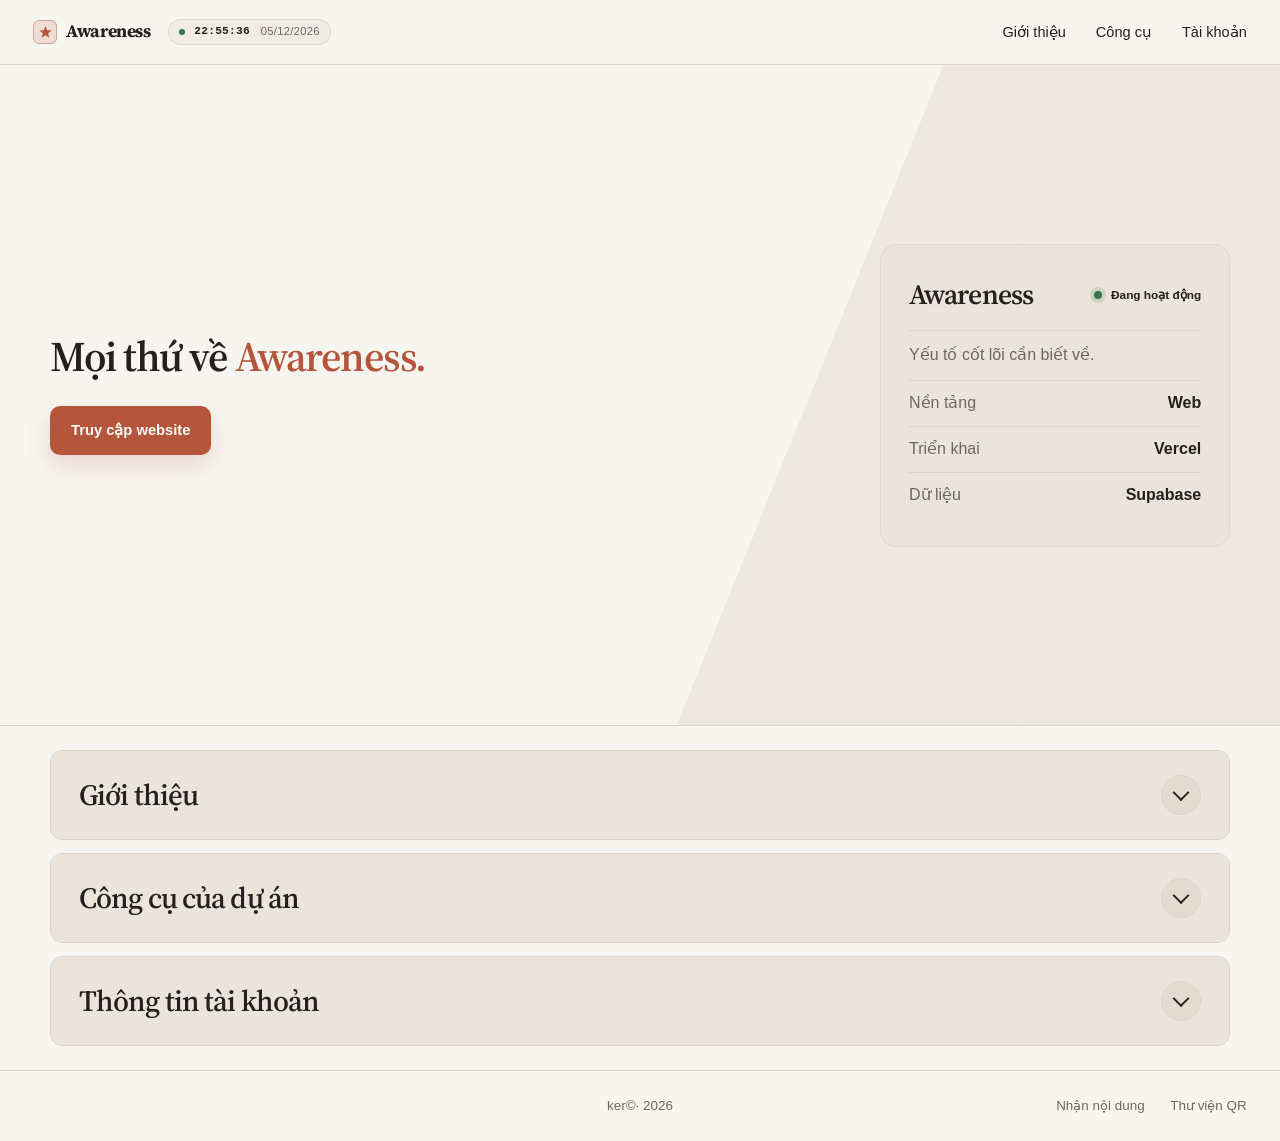
==== commit c72f45c1: "update" ====
--- a/index.html
+++ b/index.html
@@ -13,14 +13,16 @@
 <body>
     <header class="site-header">
         <div class="shell header-inner">
-                        <time class="header-clock" data-live-clock aria-label="Ngày và giờ hiện tại">
-                <span class="header-clock-time" data-clock-time>--:--:--</span>
-                <span class="header-clock-date" data-clock-date>--/--/----</span>
-            </time>
-            <a class="brand" href="#top" aria-label="Awareness — về đầu trang">
-                <span class="brand-mark" aria-hidden="true">✯</span>
-                <span>Awareness</span>
-            </a>
+            <div class="header-identity">
+                <a class="brand" href="#top" aria-label="Awareness — về đầu trang">
+                    <span class="brand-mark" aria-hidden="true"><svg viewBox="0 0 24 24" focusable="false"><path d="M12 1.5 14.65 8.28 21.9 8.72 16.31 13.37 18.16 20.42 12 16.58 5.84 20.42 7.69 13.37 2.1 8.72 9.35 8.28Z" fill="currentColor"/></svg></span>
+                    <span>Awareness</span>
+                </a>
+                <time class="header-clock" data-live-clock aria-label="Ngày và giờ hiện tại">
+                    <span class="header-clock-time" data-clock-time>--:--:--</span>
+                    <span class="header-clock-date" data-clock-date>--/--/----</span>
+                </time>
+            </div>
             <button class="menu-button" type="button" aria-expanded="false"
                 aria-controls="primary-nav"><span></span><span></span><span class="sr-only">Mở menu</span></button>
             <nav class="primary-nav" id="primary-nav" aria-label="Điều hướng chính">
@@ -35,7 +37,7 @@
         <section class="hero">
             <div class="shell hero-grid">
                 <div class="hero-copy">
-                    <h1>Mọi thứ để vận hành <em>Awareness.</em></h1>
+                    <h1>Mọi thứ về <em>Awareness.</em></h1>
                     <div class="hero-actions">
                         <a class="button button-dark" href="https://awareness-exhibition.vercel.app/" target="_blank"
                             rel="noopener noreferrer" data-icon="external">Truy cập website</a>
@@ -64,7 +66,7 @@
             </div>
         </section>
 
-        <section class="section shell section-collapsible is-collapsed intro-section" id="gioi-thieu">
+        <section class="section shell section-collapsible accordion-card is-collapsed intro-section" id="gioi-thieu">
             <h2 class="section-title"><button class="section-title-toggle" type="button" aria-expanded="false" aria-controls="gioi-thieu-content">Giới thiệu</button></h2>
             <div class="collapsible-content" id="gioi-thieu-content" hidden>
             <div class="intro-content">
@@ -86,7 +88,7 @@
             </div>
         </section>
 
-        <section class="section shell section-collapsible is-collapsed" id="cong-cu">
+        <section class="section shell section-collapsible accordion-card is-collapsed" id="cong-cu">
             <h2 class="section-title"><button class="section-title-toggle" type="button" aria-expanded="false" aria-controls="cong-cu-content">Công cụ của dự án</button></h2>
             <div class="collapsible-content" id="cong-cu-content" hidden>
                 <div>
@@ -127,7 +129,7 @@
             </div>
         </section>
 
-        <section class="section account-section section-collapsible is-collapsed" id="tai-khoan">
+        <section class="section shell account-section section-collapsible accordion-card is-collapsed" id="tai-khoan">
             <div class="shell">
                 <h2 class="section-title"><button class="section-title-toggle" type="button" aria-expanded="false" aria-controls="tai-khoan-content">Thông tin tài khoản</button></h2>
                 <div class="collapsible-content" id="tai-khoan-content" hidden>
--- a/styles.css
+++ b/styles.css
@@ -128,18 +128,22 @@
 .shell { width: min(calc(100% - 48px), var(--shell)); margin-inline: auto; }
 
 .site-header { position: sticky; top: 0; z-index: 40; border-bottom: 1px solid var(--line); background: var(--canvas); background: color-mix(in srgb, var(--canvas) 94%, transparent); backdrop-filter: blur(10px); -webkit-backdrop-filter: blur(10px); transition: background-color 260ms ease, border-color 260ms ease; }
-.header-inner { display: flex; width: calc(100% - clamp(48px, 5.2vw, 96px)); align-items: center; justify-content: flex-start; min-height: 70px; gap: 22px; }
-.header-clock { display: flex; flex: 0 0 auto; flex-direction: column; align-items: flex-start; gap: 5px; margin-right: clamp(24px, 6vw, 80px); color: var(--ink); font-variant-numeric: tabular-nums; line-height: 1.15; white-space: nowrap; }
-.header-clock-date { color: var(--muted); font-size: .72rem; letter-spacing: .025em; }
-.header-clock-time { font-size: .84rem; font-weight: 700; letter-spacing: .035em; }
-.brand { display: inline-flex; align-items: center; gap: 11px; color: var(--ink); font-family: var(--serif); font-size: 1.45rem; font-weight: 700; line-height: 1; text-decoration: none; letter-spacing: -0.025em; }
-.brand-mark { display: inline-grid; flex: 0 0 27px; width: 27px; height: 27px; place-items: center; color: var(--accent); font-family: "Segoe UI Symbol", "Noto Sans Symbols 2", sans-serif; font-size: 1.6rem; line-height: 1; animation: brand-pinwheel 2s linear infinite; }
-.primary-nav { display: flex; align-items: center; gap: 30px; margin-left: auto; }
+.header-inner { position: relative; display: flex; width: calc(100% - clamp(48px, 5.2vw, 96px)); align-items: center; justify-content: flex-start; min-height: 64px; }
+.header-identity { display: flex; align-items: center; justify-content: flex-start; gap: 18px; }
+.header-clock { display: inline-flex; flex: 0 0 auto; align-items: center; padding: 6px 10px; border: 1px solid color-mix(in srgb, var(--line) 84%, transparent); border-radius: 999px; background: color-mix(in srgb, var(--card) 54%, transparent); color: var(--muted); font-variant-numeric: tabular-nums; line-height: 1; white-space: nowrap; }
+.header-clock::before { width: 6px; height: 6px; margin-right: 9px; border-radius: 50%; background: var(--success); content: ''; }
+.header-clock-date { color: var(--muted); font-size: .7rem; letter-spacing: .025em; }
+.header-clock-time { color: var(--ink); font-family: ui-monospace, Consolas, 'Courier New', monospace; font-size: .7rem; font-weight: 600; letter-spacing: .02em; }
+.header-clock-time::after { display: inline-block; width: 1px; height: 11px; margin-left: 10px; background: var(--line); content: ''; vertical-align: middle; }
+.brand { display: inline-flex; align-items: center; gap: 9px; color: var(--ink); font-family: var(--serif); font-size: 1.1rem; font-weight: 700; line-height: 1; text-decoration: none; letter-spacing: -0.025em; }
+.brand-mark { display: inline-grid; flex: 0 0 24px; width: 24px; height: 24px; place-items: center; border: 1px solid color-mix(in srgb, var(--accent) 38%, var(--line)); border-radius: 6px; background: color-mix(in srgb, var(--accent) 15%, var(--canvas)); color: var(--accent); }
+.brand-mark > svg { display: block; width: 68%; height: 68%; transform-box: view-box; transform-origin: 50% 50%; animation: brand-pinwheel 2s linear infinite; }
+.primary-nav { position: absolute; top: 50%; right: 0; display: flex; align-items: center; gap: 30px; margin-left: 0; transform: translateY(-50%); }
 .primary-nav a { position: relative; color: var(--ink); font-size: 0.91rem; text-decoration: none; }
 .primary-nav a::after { position: absolute; right: 0; bottom: -7px; left: 0; height: 2px; content: ''; background: var(--accent); transform: scaleX(0); transform-origin: right; transition: transform 240ms var(--ease-out); }
 .primary-nav a:hover { color: var(--accent-text); }
 .primary-nav a:hover::after { transform: scaleX(1); transform-origin: left; }
-.menu-button { display: none; width: 42px; height: 42px; margin-left: auto; padding: 11px; border: 1px solid var(--line); border-radius: 10px; background: var(--card); cursor: pointer; }
+.menu-button { position: absolute; top: 50%; right: 0; display: none; width: 42px; height: 42px; margin-left: 0; padding: 11px; border: 1px solid var(--line); border-radius: 10px; background: var(--card); cursor: pointer; transform: translateY(-50%); }
 .menu-button > span:not(.sr-only) { display: block; width: 18px; height: 1.5px; margin: 4px auto; background: currentColor; transition: transform 180ms ease; }
 
 .hero { position: relative; overflow: hidden; padding-inline: 8px; border-bottom: 1px solid var(--line); background: linear-gradient(112deg, var(--canvas) 0 61%, var(--hero-field) 61% 100%); isolation: isolate; }
@@ -163,8 +167,8 @@
 .summary-title > span { display: inline-flex; align-items: center; gap: 9px; color: var(--ink); font-size: .74rem; font-weight: 750; white-space: nowrap; }
 .live-dot { display: inline-block; width: 8px; height: 8px; border-radius: 50%; background: var(--success); box-shadow: 0 0 0 4px color-mix(in srgb, var(--success) 16%, transparent); }
 .project-summary h2 { margin: 0; font-family: var(--serif); font-size: 1.75rem; font-weight: 600; letter-spacing: -.025em; }
-.project-summary > p { margin: 0; color: var(--muted); }
-.project-summary dl { margin: 24px 0 0; }
+.project-summary > p { margin: 12px 0 0; color: var(--muted); }
+.project-summary dl { margin: 12px 0 0; }
 .project-summary dl div { display: flex; justify-content: space-between; gap: 20px; padding: 10px 0; border-top: 1px solid var(--line); }
 .project-summary dt { color: var(--muted); }
 .project-summary dd { margin: 0; font-weight: 650; }
@@ -227,6 +231,26 @@
 .row-action { color: var(--accent-text); font-size: .92rem; font-weight: 750; }
 
 .account-section { padding-inline: 0; background: var(--card); }
+
+/* Three home-page accordions share the same card surface and full-width heading control. */
+.section.accordion-card { display: flex; flex-direction: column; max-height: max(128px, calc(100vh - var(--accordion-header-height, 65px) - 32px)); max-height: max(128px, calc(100dvh - var(--accordion-header-height, 65px) - 32px)); padding: 0; border: 1px solid var(--line); border-radius: 12px; background: var(--card); overflow: hidden; cursor: pointer; transition: background-color 250ms ease, border-color 250ms ease; }
+.section.accordion-card + .section.accordion-card { margin-top: 13px; }
+#gioi-thieu.accordion-card { margin-top: 24px; }
+#tai-khoan.accordion-card { margin-bottom: 24px; }
+.section.accordion-card:hover { border-color: color-mix(in srgb, var(--line) 75%, var(--muted)); background: color-mix(in srgb, var(--card) 85%, var(--hover)); }
+.section.accordion-card > .shell { display: flex; flex-direction: column; width: 100%; min-height: 0; margin: 0; }
+.section.accordion-card .section-title { position: relative; z-index: 1; flex: 0 0 auto; margin: 0; background: var(--card); }
+.section.accordion-card:hover .section-title { background: color-mix(in srgb, var(--card) 85%, var(--hover)); }
+.section.accordion-card .section-title-toggle { min-height: 88px; padding: 20px 86px 20px 28px; transition: color 250ms ease; }
+.section.accordion-card .section-title-toggle:hover { padding-left: 28px; color: var(--ink); }
+.section.accordion-card .section-title-toggle:focus-visible { outline: 2px solid var(--accent); outline-offset: -3px; border-radius: 10px; }
+.section.accordion-card .section-title-toggle::after { top: 50%; right: 28px; width: 38px; height: 38px; border: 1px solid var(--line); border-radius: 50%; background: var(--hover); transform: translateY(-50%); transition: background-color 250ms ease, border-color 250ms ease; }
+.section.accordion-card .section-title-toggle::before { position: absolute; top: 50%; right: 42px; z-index: 1; width: 10px; height: 10px; border-right: 2px solid currentColor; border-bottom: 2px solid currentColor; content: ''; transform: translateY(-70%) rotate(45deg); transition: transform 250ms var(--ease-out); }
+.section.accordion-card .section-title-toggle[aria-expanded='true']::before { transform: translateY(-30%) rotate(225deg); }
+.section.accordion-card .collapsible-content { flex: 0 1 auto; min-height: 0; overflow-x: hidden; overflow-y: auto; overscroll-behavior-y: contain; -webkit-overflow-scrolling: touch; scrollbar-width: thin; scrollbar-color: var(--muted) transparent; }
+.section.accordion-card .collapsible-content.is-animating { overflow: hidden; }
+.section.accordion-card .collapsible-content > * { padding: 8px 28px 28px; }
+
 .split-heading { align-items: start; }
 .security-note { display: grid; grid-template-columns: 26px 1fr; gap: 14px; padding-top: 6px; }
 .security-note svg { width: 24px; height: 24px; fill: none; stroke: var(--accent); stroke-linecap: round; stroke-linejoin: round; stroke-width: 1.6; }
@@ -337,7 +361,6 @@
 /* QR library */
 .qr-page { background: var(--canvas); }
 .qr-header { border-bottom-color: var(--line); background: var(--canvas); background: color-mix(in srgb, var(--canvas) 94%, transparent); }
-.qr-header-actions { display: flex; align-items: center; margin-left: auto; }
 .qr-main { min-height: calc(100vh - 180px); }
 .qr-hero { position: relative; overflow: hidden; padding: 72px 8px 58px; border-bottom: 1px solid var(--line); background: linear-gradient(112deg, var(--canvas) 0 61%, var(--hero-field) 61% 100%); }
 .qr-hero::after { position: absolute; right: 0; bottom: 0; left: 0; height: 2px; content: ''; background: var(--accent); animation: draw-line 700ms var(--ease-out) both; transform-origin: left; }
@@ -404,7 +427,7 @@
 
 /* Hidden image-data pages keep the same visual system when opened directly. */
 .di-page { background: var(--canvas); }
-.di-header-actions { display: flex; align-items: center; margin-left: auto; }
+.di-header-actions, .qr-header-actions { position: absolute; top: 50%; right: 0; display: flex; align-items: center; margin-left: 0; transform: translateY(-50%); }
 .di-main { min-height: calc(100vh - 180px); }
 .di-hero { position: relative; overflow: hidden; padding: 72px 8px 58px; background: linear-gradient(112deg, var(--canvas) 0 61%, var(--hero-field) 61% 100%); }
 .di-hero::after { position: absolute; right: 0; bottom: 0; left: 0; height: 2px; content: ''; background: var(--accent); animation: draw-line 700ms var(--ease-out) both; transform-origin: left; }
@@ -432,7 +455,7 @@
 .img-back:hover { color: var(--ink); }
 
 @keyframes draw-line { from { transform: scaleX(.08); } to { transform: scaleX(1); } }
-@keyframes brand-pinwheel { to { transform: rotate(360deg); } }
+@keyframes brand-pinwheel { from { transform: rotate(0deg); } to { transform: rotate(360deg); } }
 @keyframes palette-open { from { clip-path: inset(0 100% 0 0); } to { clip-path: inset(0); } }
 @keyframes hero-copy-in { from { opacity: 0; transform: translateY(22px); filter: blur(5px); } to { opacity: 1; transform: translateY(0); filter: blur(0); } }
 @keyframes summary-in { from { opacity: 0; transform: translateY(28px) scale(.985); } to { opacity: 1; transform: translateY(0) scale(1); } }
@@ -457,7 +480,7 @@
     .menu-button { display: block; }
     .menu-button[aria-expanded='true'] > span:first-child { transform: translateY(2.75px) rotate(45deg); }
     .menu-button[aria-expanded='true'] > span:nth-child(2) { transform: translateY(-2.75px) rotate(-45deg); }
-    .primary-nav { position: fixed; top: 72px; right: 0; left: 0; display: flex; align-items: stretch; flex-direction: column; gap: 0; height: calc(100vh - 72px); padding: 22px 24px; border-top: 1px solid var(--line); background: var(--canvas); overflow-y: auto; opacity: 0; visibility: hidden; pointer-events: none; clip-path: inset(0 0 100% 0); transform: translateY(-12px); transition: opacity 220ms ease, visibility 220ms ease, clip-path 360ms var(--ease-out), transform 360ms var(--ease-out); }
+    .primary-nav { position: fixed; top: 64px; right: 0; left: 0; display: flex; align-items: stretch; flex-direction: column; gap: 0; height: calc(100vh - 64px); padding: 22px 24px; border-top: 1px solid var(--line); background: var(--canvas); overflow-y: auto; opacity: 0; visibility: hidden; pointer-events: none; clip-path: inset(0 0 100% 0); transform: translateY(-12px); transition: opacity 220ms ease, visibility 220ms ease, clip-path 360ms var(--ease-out), transform 360ms var(--ease-out); }
     .primary-nav.is-open { opacity: 1; visibility: visible; pointer-events: auto; clip-path: inset(0); transform: translateY(0); }
     .primary-nav a { padding: 18px 6px; border-bottom: 1px solid var(--line); font-family: var(--serif); font-size: 1.45rem; }
     .primary-nav a::after { bottom: 0; }
@@ -467,12 +490,13 @@
     :root { --type-display: clamp(2.4rem, 7.5vw, 3.15rem); --type-headline: clamp(1.7rem, 5vw, 2.2rem); --type-title: 1.15rem; }
     .shell { width: min(calc(100% - 32px), var(--shell)); }
     .site-header { backdrop-filter: none; }
-    .header-inner { width: calc(100% - 32px); min-height: 64px; gap: 10px; }
-    .header-clock-date { font-size: .68rem; }
-    .header-clock-time { font-size: .76rem; }
-    .header-clock { margin-right: 0; }
-    .brand { gap: 7px; font-size: 1.15rem; }
-    .brand-mark { flex-basis: 22px; width: 22px; height: 22px; font-size: 1.4rem; }
+    .header-inner { width: calc(100% - 32px); min-height: 64px; }
+    .header-identity { gap: 9px; }
+    .header-clock { padding: 5px 8px; }
+    .header-clock-date, .header-clock-time { font-size: .7rem; }
+    .header-clock-time::after { margin-left: 7px; }
+    .brand { gap: 7px; font-size: 1rem; }
+    .site-header .brand-mark { flex-basis: 22px; width: 22px; height: 22px; }
     .menu-button { display: block; }
     .menu-button[aria-expanded='true'] > span:first-child { transform: translateY(2.75px) rotate(45deg); }
     .menu-button[aria-expanded='true'] > span:nth-child(2) { transform: translateY(-2.75px) rotate(-45deg); }
@@ -487,6 +511,11 @@
     .project-summary { padding: 25px; }
     .section { padding-block: 76px; }
     .section.section-collapsible.is-collapsed { padding-block: 0; }
+    .section.accordion-card .section-title-toggle { min-height: 76px; padding: 18px 70px 18px 20px; }
+    .section.accordion-card .section-title-toggle:hover { padding-left: 20px; }
+    .section.accordion-card .section-title-toggle::after { right: 20px; width: 34px; height: 34px; }
+    .section.accordion-card .section-title-toggle::before { right: 32px; width: 9px; height: 9px; }
+    .section.accordion-card .collapsible-content > * { padding: 8px 20px 24px; }
     .presentation-document > h3 { font-size: 2rem; }
     .presentation-subtitle { font-size: 1.2rem; }
     .presentation-chapter { margin-top: 38px; padding-top: 28px; }
@@ -534,6 +563,23 @@
 }
 
 @media (max-width: 480px) {
+    .qr-header .header-inner { min-height: 102px; padding-block: 10px 52px; }
+    .qr-header-actions, .di-header-actions { top: auto; right: 50%; bottom: 8px; transform: translateX(50%); }
+    .qr-header-actions .button, .di-header-actions .button { min-height: 36px; padding: 7px 12px; font-size: .78rem; }
+}
+
+@media (max-width: 380px) {
+    .header-identity { gap: 5px; }
+    .header-clock { padding: 4px 4px; }
+    .header-clock-date, .header-clock-time { font-size: .7rem; }
+    .header-clock::before { width: 5px; height: 5px; margin-right: 4px; }
+    .header-clock-time::after { height: 10px; margin-left: 4px; }
+    .brand { gap: 4px; font-size: .88rem; }
+    .site-header .brand-mark { flex-basis: 18px; width: 18px; height: 18px; }
+    .menu-button { width: 36px; height: 36px; padding: 8px; }
+}
+
+@media (max-width: 480px) {
     :root { --type-display: 2.35rem; --type-headline: 1.75rem; --type-title: 1.1rem; }
     .footer-inner { min-height: 88px; justify-content: center; gap: 8px; }
     .footer-actions { margin-top: 24px; gap: 18px; }
